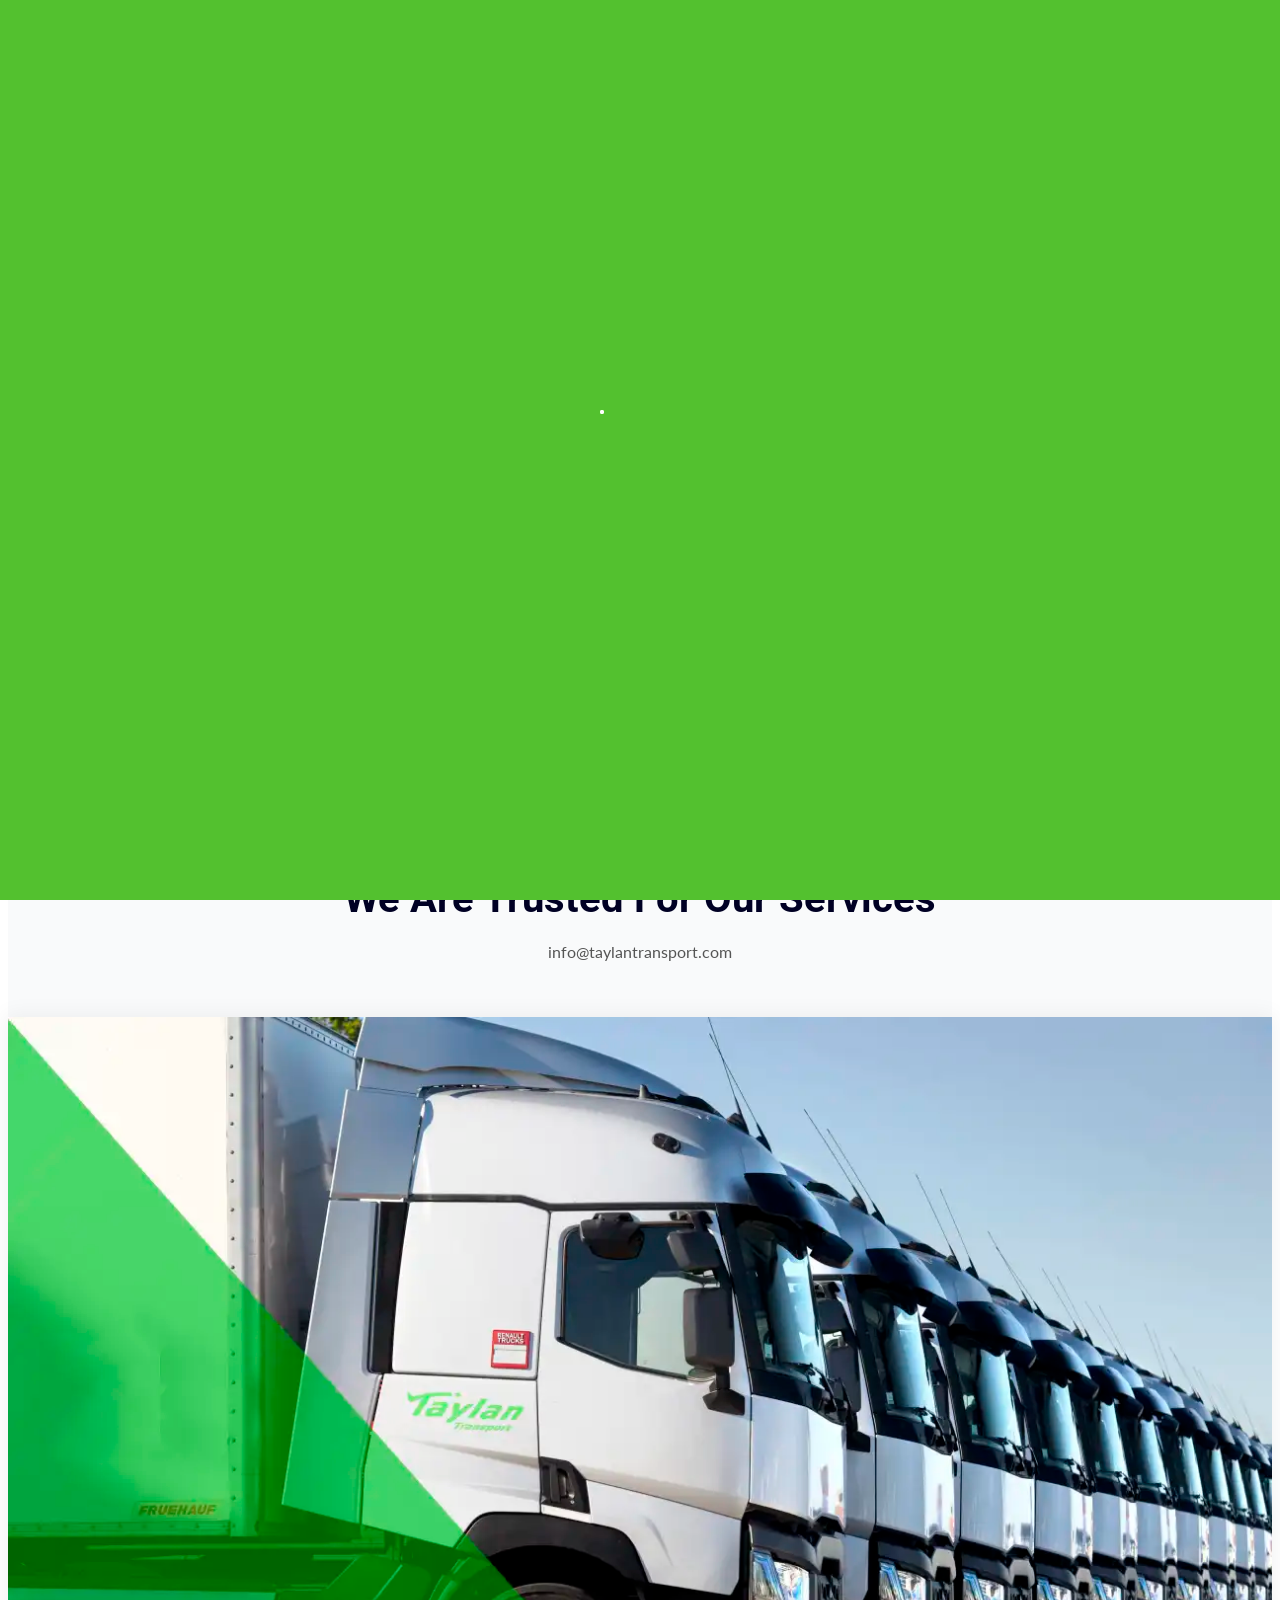
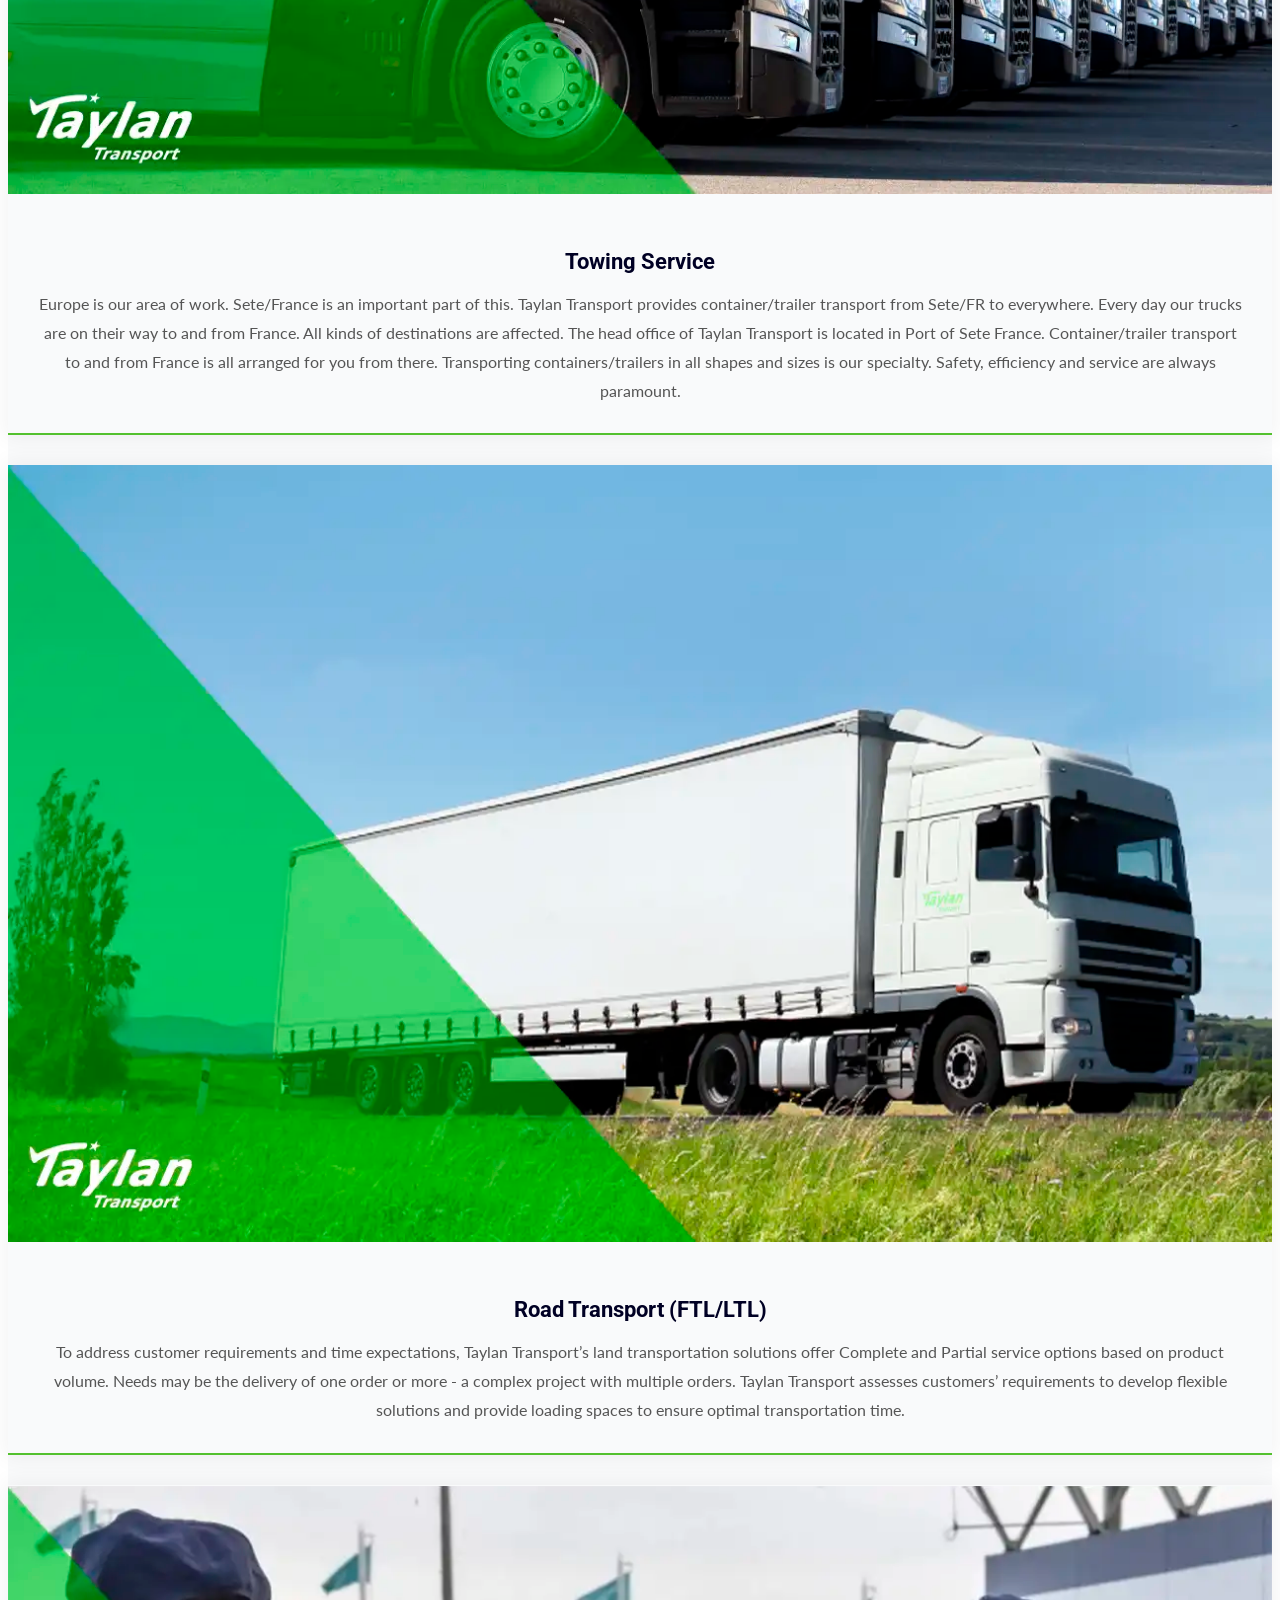
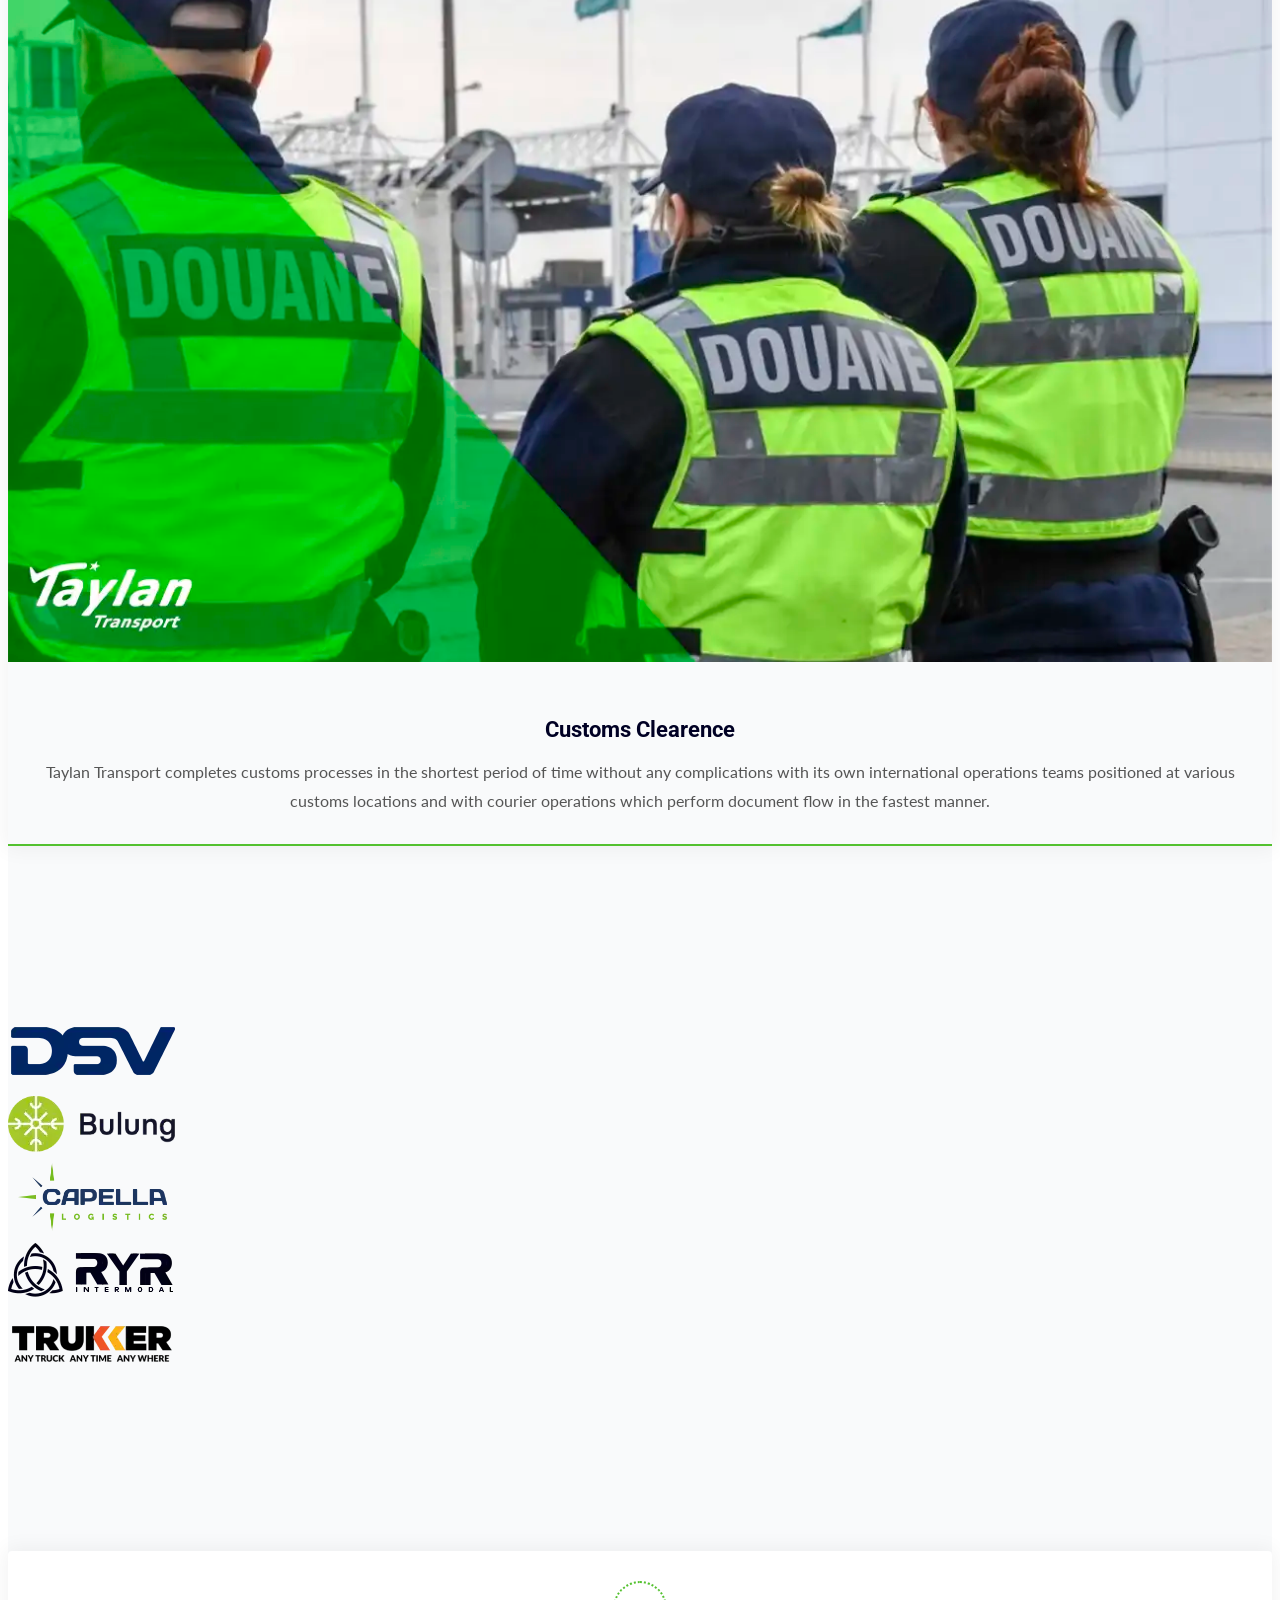
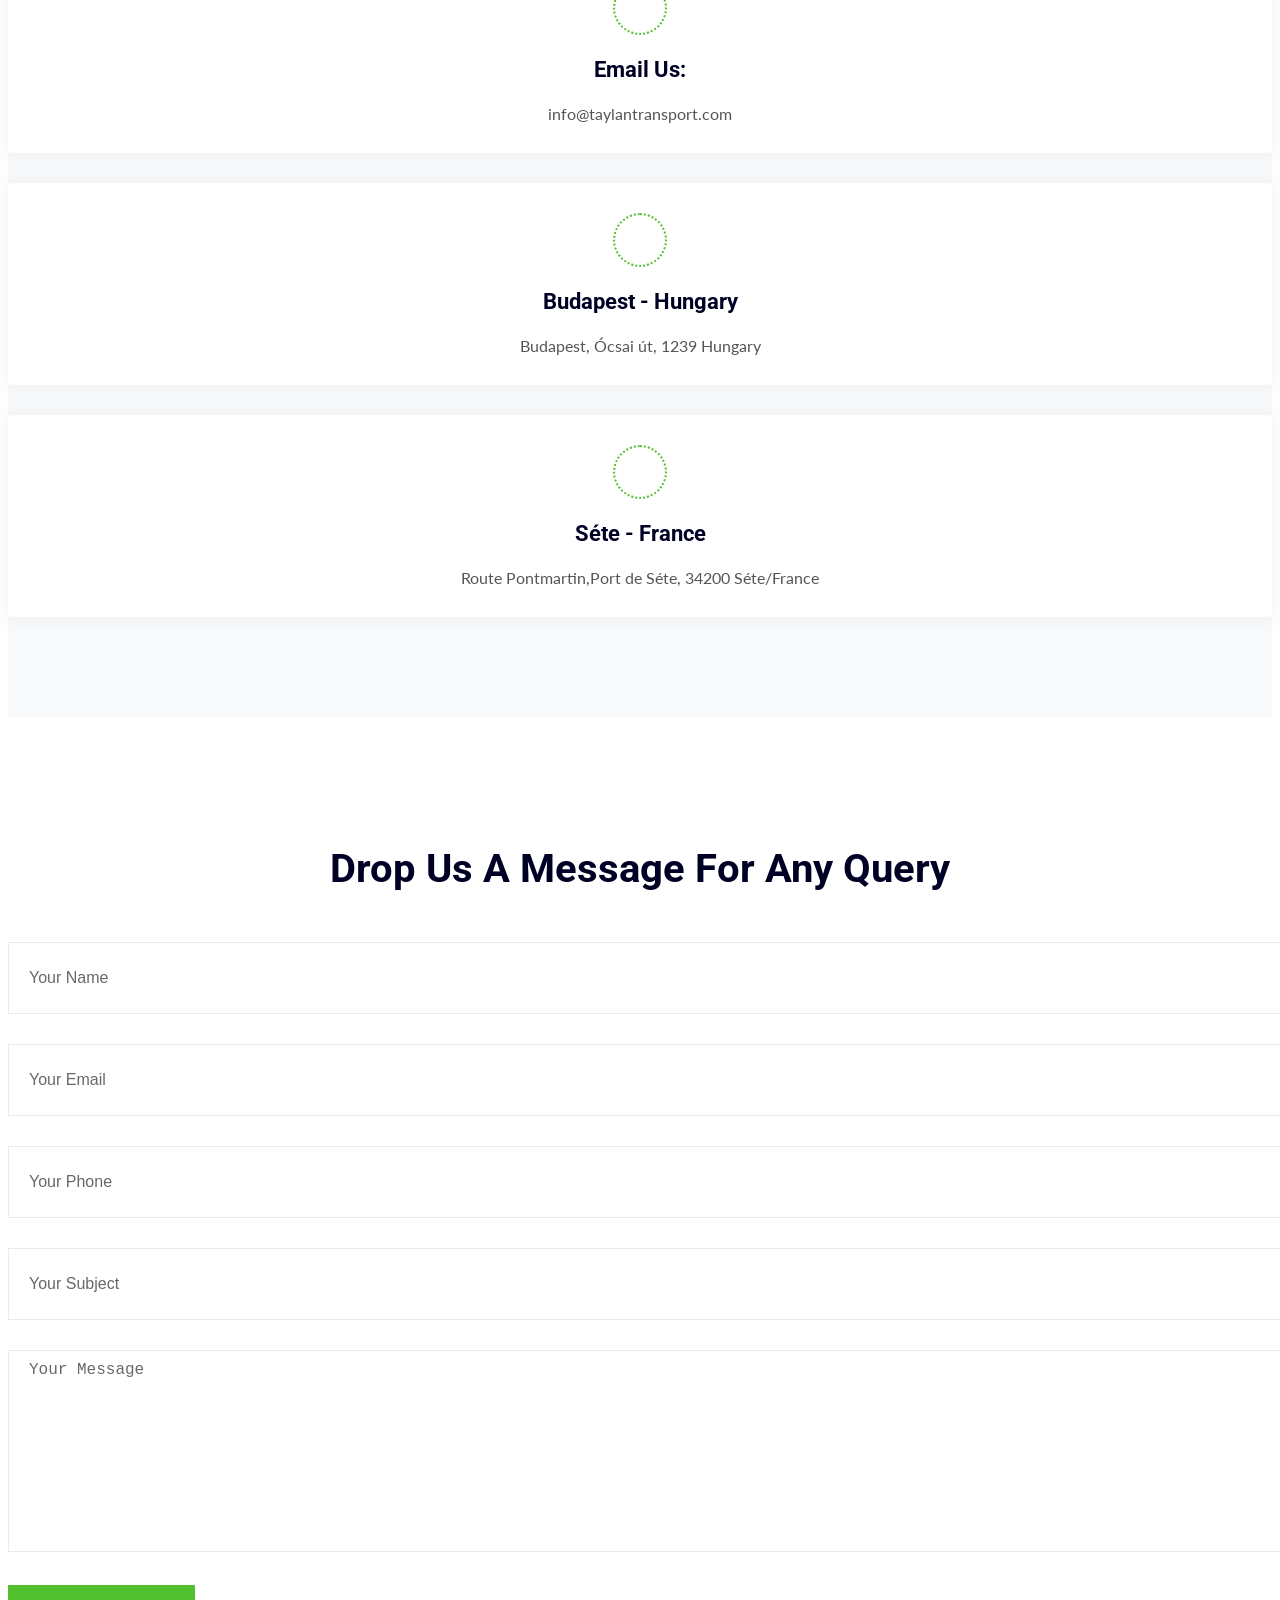
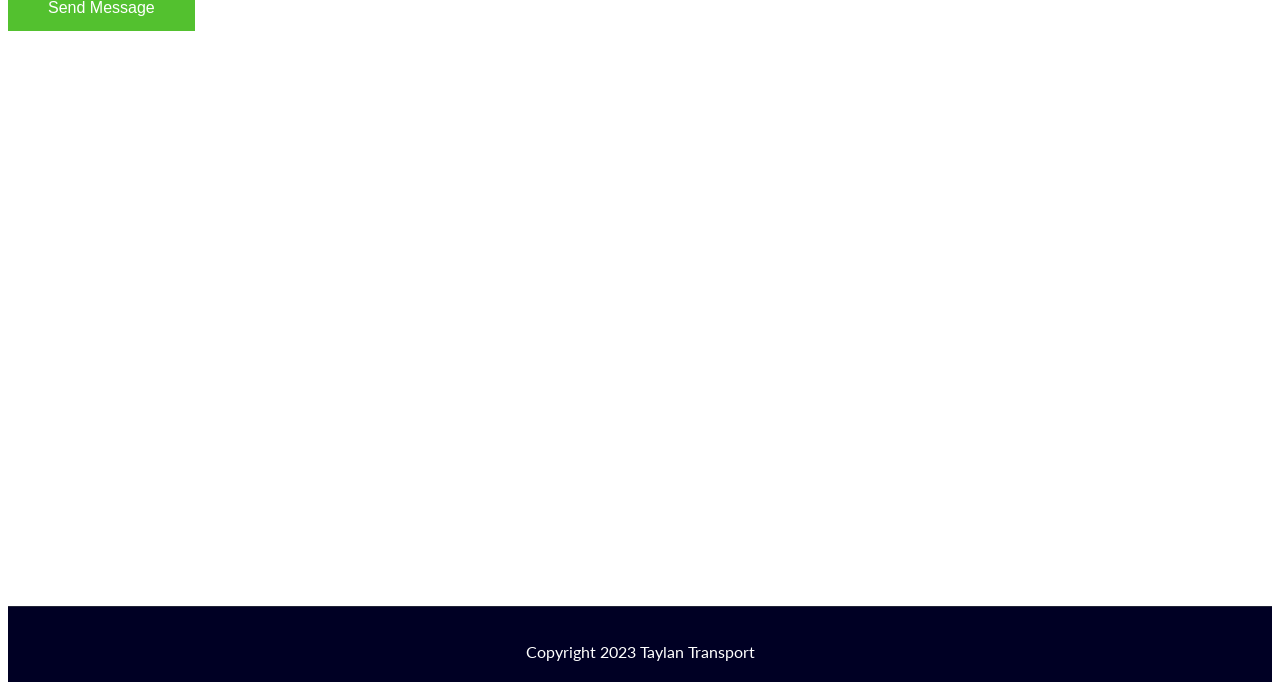
==== index.html @ 96e4808f "Taylan Transport sitesi arsivden geri yuklendi" ====
<!doctype html>
<html lang="EN">
    <head>
		<!-- Required meta tags -->
		<meta charset="UTF-8">
		<meta http-equiv="X-UA-Compatible" content="IE=edge">
		<meta name="viewport" content="width=device-width, initial-scale=1, shrink-to-fit=no">
		<meta name="title" content="Taylan Transport">
		<meta name="description" content="Çekici hizmeti, Lojistik hizmeti, Sete.">
		<meta name="keywords" content="sete,fransa,france,ispanya,spain,çekici,cekici,hizmeti, cekici hizmeti, çekici hizmeti, sete depo, lojistik, sete warehouse, warehouse, sete douane, sete customs, sete gumruk,gümrük,ftl,ltl,hungary,container,konteyner,dorse,trailer,towing, towing service" >
		<meta name="robots" content="index,follow" >

		<!-- Bootstrap Min CSS --> 
		<link rel="stylesheet" href="assets/css/bootstrap.min.css">
		<!-- Owl Theme Default Min CSS --> 
		<link rel="stylesheet" href="assets/css/owl.theme.default.min.css">
		<!-- Owl Carousel Min CSS --> 
		<link rel="stylesheet" href="assets/css/owl.carousel.min.css">
		<!-- Animate Min CSS --> 
		<link rel="stylesheet" href="assets/css/animate.min.css">
		<!-- Boxicons Min CSS --> 
		<link rel="stylesheet" href="assets/css/boxicons.min.css"> 
		<!-- Magnific Popup Min CSS --> 
		<link rel="stylesheet" href="assets/css/magnific-popup.min.css"> 
		<!-- Flaticon CSS --> 
		<link rel="stylesheet" href="assets/css/flaticon.css">
		<!-- Meanmenu Min CSS -->
		<link rel="stylesheet" href="assets/css/meanmenu.min.css">
		<!-- Nice Select Min CSS -->
		<link rel="stylesheet" href="assets/css/nice-select.min.css">
		<!-- Odometer Min CSS-->
		<link rel="stylesheet" href="assets/css/odometer.min.css">
		<!-- Style CSS -->
		<link rel="stylesheet" href="assets/css/style.css">
		<!-- Responsive CSS -->
		<link rel="stylesheet" href="assets/css/responsive.css">
		
		<!-- Favicon -->
		<link rel="icon" type="image/png" href="assets/img/favicon.png">
		<!-- Title -->
		<title>Taylan Transport - Logistics Company </title>
    </head>

    <body>
		<!-- Start Preloader Area -->
		<div class="preloader">
			<div class="lds-ripple">
				<div></div>
				<div></div>
			</div>
		</div>
		<!-- End Preloader Area -->
		
		<!-- Start Header Area -->
		<header class="header-area">
			<!-- Start Top Header -->
			<div class="top-header top-header-two">
				<div class="container">
					<div class="row align-items-center">
						<div class="col-lg-8 col-md-10">
							<ul class="header-left-content">
								<li>
									<i class="bx bx-home"></i>
									Budapest, Ócsai út, 1239 Hungary
								</li>
								<!--
									<li>
									<i class="bx bx-phone-call"></i>
									<a href="tel:+1-(123)-456-7890">+1 (123) 456 7890</a>
								</li> 
							     -->
								<li>
									<i class="bx bx-envelope"></i>
									<a href="mailto:info@taylantransport.com">info@taylantransport.com</a>
								</li>
							</ul>
						</div>

						<div class="col-lg-4 col-md-2">
							<div class="header-right-content">
								<ul class="flag-area">
									<li class="flag-item-top">
										<a href="#" class="flag-bar">
											<img src="assets/img/flag/en.png" alt="Image">
											<span>EN</span>
										</a>

										<ul class="flag-item-bottom">
											<li class="flag-item">
												<a href="#" class="flag-link">
													<img src="assets/img/flag/turkiye.png" alt="Image">
													TR 
												</a>
											</li>
											<li class="flag-item">
												<a href="#" class="flag-link">
													<img src="assets/img/flag/fr.png" alt="Image">
													FR
												</a>
											</li>
										</ul>
									</li>
								</ul>
							</div>
						</div>
					</div>
				</div>
			</div>
			<!-- Start Top Header -->
			
			<!-- Start Navbar Area -->
			<div class="navbar-area navbar-area-style-two">
				<div class="mobile-nav">
					<div class="container">
						<div class="mobile-menu">
							<div class="logo">
								<a href="index.html">
									<img src="assets/img/logo.png" alt="logo">
								</a>
							</div>
						</div>
					</div>
				</div>
	
				<div class="desktop-nav">
					<div class="container">
						<nav class="navbar navbar-expand-md navbar-light">
							<a class="navbar-brand" href="index.html">
								<img src="assets/img/logo.png" alt="logo">
							</a>
	
							<div class="collapse navbar-collapse mean-menu">
								<ul class="navbar-nav m-auto">
									<li class="nav-item">
										<a href="index.html" class="nav-link">Home</a>
									</li>
			
									<li class="nav-item">
										<a href="#services" class="nav-link">Services</a>
									</li>

									
			
								
									<li class="nav-item">
										<a href="#contact-us" class="nav-link">Contact Us</a>
									</li>
								</ul>
								
								<div class="others-option">
									<div class="get-quote">
										<a href="get-a-quote.html" class="default-btn">
											<span>Get A Quote</span>
										</a>
									</div>
								</div>
							</div>
						</nav>
					</div>
				</div>
	
				<div class="others-option-for-responsive">
					<div class="container">
						<div class="dot-menu">
							<div class="inner">
								<div class="circle circle-one"></div>
								<div class="circle circle-two"></div>
								<div class="circle circle-three"></div>
							</div>
						</div>
						
						<div class="container">
							<div class="option-inner">
								<div class="others-option justify-content-center d-flex align-items-center">
									<div class="get-quote">
										<a href="#contact-us" class="default-btn">
											<span>Get A Quote</span>
										</a>
									</div>
								</div>
							</div>
						</div>
					</div>
				</div>
			</div>
			<!-- End Navbar Area -->
		</header>
		<!-- End Header Area -->

		<!-- Start Banner Area -->
		<section class="banner-area banner-area-two">
			<video loop muted autoplay poster="#" class="background-video">
				<source src="assets/img/banner/banner-video.mp4" type="video/mp4">
			</video>

			<div class="d-table">
				<div class="d-table-cell">
					<div class="container">
						<div class="banner-content">
							<span class="top-title wow fadeInDown" data-wow-delay="1s">Welcome to Taylantransport.com</span>
							<h1 class="wow fadeInDown" data-wow-delay="1s">Trailer & Container transportation from Sete/FR to everywhere.</h1> 
								
							<p class="wow fadeInLeft" data-wow-delay="1s">Join the millions getting bargain deals on transportation. </p>

							<div class="banner-btn wow fadeInUp" data-wow-delay="1s">
								<a href="#contact-us" class="default-btn">
									<span>Get A Free Quote</span>
								</a>
							</div>
						</div>
					</div>
				</div>
			</div>
		</section>
		<!-- End Banner Area -->

				<!-- Start Services Area -->
				<a name="services"> </a>
				<section class="services-area services-area-two bg-color pt-100 pb-70">
					<div class="container">
						<div class="section-title">
							<span>Our Services</span> 
							<h2>We Are Trusted For Our Services</h2>
							<p>info@taylantransport.com</p>
						</div>
		
						<div class="row">
							<div class="col-lg-4 col-sm-6">
								<div class="single-services-box">
									<a href="#" class="services-img">
										<img src="assets/img/services/tt-1.webp" alt="Image">
									</a>
		
									<div class="services-content">
										<h3>
											<a href="#">Towing Service</a>
										</h3>
										<p>Europe is our area of work. Sete/France is an important part of this. 
											Taylan Transport provides container/trailer transport from Sete/FR to everywhere. 
											Every day our trucks are on their way to and from France. All kinds of destinations are affected.
											
											The head office of Taylan Transport is located in Port of Sete France. Container/trailer transport to and from France is all arranged for you from there. 
											 Transporting containers/trailers in all shapes and sizes is our specialty. Safety, efficiency and service are always paramount. </p>
		
					
									</div>
								</div>
							</div>
		
							<div class="col-lg-4 col-sm-6">
								<div class="single-services-box">
									<a href="services-details.html" class="services-img">
										<img src="assets/img/services/tt-2.webp" alt="Image">
									</a>
		
									<div class="services-content">
										<h3>
											<a href="#">Road Transport (FTL/LTL)</a>
										</h3>
										<p>To address customer requirements and time expectations, Taylan Transport’s land transportation solutions offer Complete and Partial service options based on product volume. 
											Needs may be the delivery of one order or more - a complex project with multiple orders. Taylan Transport assesses customers’ requirements to develop flexible solutions and 
											provide loading spaces to ensure optimal transportation time.</p>
		
									</div>
								</div>
							</div>
		
							<div class="col-lg-4 col-sm-6 offset-sm-3 offset-lg-0">
								<div class="single-services-box">
									<a href="#" class="services-img">
										<img src="assets/img/services/TT-3.webp" alt="Image">
									</a>
		
									<div class="services-content">
										<h3>
											<a href="#">Customs Clearence</a>
										</h3>
										<p>Taylan Transport completes customs processes in the shortest period of time without any complications with its own international operations teams positioned at various customs locations 
											and with courier operations which perform document flow in the fastest manner.</p>
		
										
									</div>
								</div>
							</div>
						</div>
					</div>
				</section>
				<!-- End Services Area -->

		<!-- Start Partner Area--> 
		<div class="partner-area bg-color ptb-70">
			<div class="container">
				<div class="row">
					<div class="partner-slider owl-carousel owl-theme">
						<div class="partner-item">
							<a href="#">
								<img src="assets/img/partner/partner-1.webp" alt="Image">
							</a>
						</div>
						<div class="partner-item">
							<a href="#">
								<img src="assets/img/partner/partner-2.webp" alt="Image">
							</a>
						</div>
						<div class="partner-item">
							<a href="#">
								<img src="assets/img/partner/partner-3.webp" alt="Image">
							</a>
						</div>
						<div class="partner-item">
							<a href="#">
								<img src="assets/img/partner/partner-4.webp" alt="Image">
							</a>
						</div>
						<div class="partner-item">
							<a href="#">
								<img src="assets/img/partner/partner-5.webp" alt="Image">
							</a>
						</div>
						
					</div>
				</div>
			</div>
		</div>
	
		<!-- End Partner Area -->

		<!-- Start About Us Area 
		<a name="about-us"></a>
		<section class="about-us-area pt-100 pb-70">
			<div class="container">
				<div class="row align-items-center">
					<div class="col-lg-6">
						<div class="about-img about-img-two">
							<img src="assets/img/banner.png" alt="Image">

							<div class="experience">
								<div class="">
									<h2>Experienced team</h2>
								</div>
							</div>
						</div>
					</div>

					<div class="col-lg-6">
						<div class="about-content">
							<span class="top-title">About Us</span>
							<h2>Modern And Trusted Logistics Company</h2>
							<p>We do our best to provide the best service for you. In order to facilitate the tracking of vehicles, special information is given to you.

								With Trucking service, you can reduce your costs and increase your profits.</p>
							
							<ul>
								<li>
									<i class="bx bx-check"></i>
									24/7 Business Support
								</li>
								<li>
									<i class="bx bx-check"></i>
									Secure Transportation
								</li>
								<li>
									<i class="bx bx-check"></i>
									World Wide Most Effective Business
								</li>
								<li>
									<i class="bx bx-check"></i>
									Easy And Quick Problem Analysis
								</li>
							</ul>

							
						</div>
					</div>
				</div>
			</div>
		</section>-->

		<!-- Start Track Area 

<a name="get"></a>
<section class="track-area ptb-100 jarallax" data-jarallax='{"speed": 0.3}'>
    <div class="container">
        <div class="row">
            <div class="col-lg-12">
                <div class="tab quote-list-tab">
                    <ul class="tabs" style="
                        margin-top: 70px;" >
                        <li>
                            <a href="#">
                                <i class="flaticon-location"></i>
                                Container & Trailer Transportation
                            </a>
                        </li>
                        <li>
                            <a href="#">
                                Package (Goods) Transportation
                                <i class="flaticon-truck"></i>
                            </a>
                        </li>
                    </ul>

                    <div class="tab_content">
                        <div class="tabs_item">
                            <form>
                                <div class="row">
                                    <div class="col-12">
                                        <h3>Personal Data</h3>
                                    </div>

                                    <div class="col-lg-4 col-sm-6">
                                        <div class="form-group">
                                            <input type="text" class="form-control" placeholder="Your Name">
                                        </div>
                                    </div>

                                    <div class="col-lg-4 col-sm-6">
                                        <div class="form-group">
                                            <input type="email" class="form-control" placeholder="Your Email">
                                        </div>
                                    </div>

                                    <div class="col-lg-4">
                                        <div class="form-group">
                                            <input type="text" class="form-control" placeholder="Your Phone">
                                        </div>
                                    </div>
                                </div>

                                <div class="row">
                                    <div class="col-12">
                                        <h3>Shipment Data</h3>
                                    </div>

                        

                                    <div class="col-lg-4 col-sm-6">
                                        <div class="form-group">
                                            <input type="text" class="form-control" placeholder="City of Departure">
                                        </div>
                                    </div>

                                    <div class="col-lg-4">
                                        <div class="form-group">
                                            <input type="text" class="form-control" placeholder="to Which City">
                                        </div>
                                    </div>
                                </div>

                                <div class="row">
                                    

                                    <div class="col-lg-2 col-sm-6">
                                        <div class="form-group">
                                            <input type="text" class="form-control" placeholder="Customs place">
                                        </div>
                                    </div>

                                </div>

                                <div class="row">
                                    <div class="col-lg-3 col-sm-6 col-md-3">
                                        <label class="single-check">
                                            Container
                                            <input type="radio" checked="checked" name="radio">
                                            <span class="checkmark"></span>
                                        </label>
                                    </div>

                                    <div class="col-lg-3 col-sm-6 col-md-3">
                                        <label class="single-check">
                                            Trailer
                                            <input type="radio" name="radio">
                                            <span class="checkmark"></span>
                                        </label>
                                    </div>

                                    <div class="col-12">
                                        <button type="submit" class="default-btn">
                                            Request A Quote
                                        </button>
                                    </div>
                                </div>
                            </form>
                        </div>
							<div class="tabs_item">
								<form>
									<div class="row">
										<div class="col-12">
											<h3>Personal Data</h3>
										</div>
	
										<div class="col-lg-4 col-sm-6">
											<div class="form-group">
												<input type="text" class="form-control" placeholder="Your Name">
											</div>
										</div>
	
										<div class="col-lg-4 col-sm-6">
											<div class="form-group">
												<input type="email" class="form-control" placeholder="Your Email">
											</div>
										</div>
	
										<div class="col-lg-4">
											<div class="form-group">
												<input type="text" class="form-control" placeholder="Your Phone">
											</div>
										</div>
									</div>
	
									<div class="row">
										<div class="col-12">
											<h3>Shipment Data</h3>
										</div>
	
										
	
										<div class="col-lg-4 col-sm-6">
											<div class="form-group">
												<input type="text" class="form-control" placeholder="City of Departure">
											</div>
										</div>
	
										<div class="col-lg-4">
											<div class="form-group">
												<input type="text" class="form-control" placeholder="To Which City">
											</div>
										</div>
									</div>
	
									<div class="row">
									
	
										<div class="col-lg-2 col-sm-6">
											<div class="form-group">
												<input type="text" class="form-control" placeholder="Width">
											</div>
										</div>
	
										<div class="col-lg-2 col-sm-6">
											<div class="form-group">
												<input type="text" class="form-control" placeholder="Weight">
											</div>
										</div>
	
										<div class="col-lg-2 col-sm-6">
											<div class="form-group">
												<input type="text" class="form-control" placeholder="Length">
											</div>
										</div>
	
										<div class="col-lg-2">
											<div class="form-group">
												<input type="text" class="form-control" placeholder="Height">
											</div>
										</div>
									</div>
	
									<div class="row">
										<div class="col-lg-3 col-sm-6 col-md-3">
											<label class="single-check">
												Road Freight
												<input type="radio" checked="checked" name="radio">
												<span class="checkmark"></span>
											</label>
										</div>
	
										<div class="col-lg-3 col-sm-6 col-md-3">
											<label class="single-check">
												Express Delivery
												<input type="radio" name="radio">
												<span class="checkmark"></span>
											</label>
										</div>
	
									
	
										<div class="col-lg-3 col-sm-6 col-md-3">
											<label class="single-check">
												Air Freight
												<input type="radio" name="radio">
												<span class="checkmark"></span>
											</label>
										</div>
	
										<div class="col-12">
											<button type="submit" class="default-btn">
												Request A Quote
											</button>
										</div>
									</div>
								</form>
							</div>
                    </div>
                </div>
            </div>
        </div>
    </div>
</section>
-->
<!-- End Track Area -->


<!-- Start Contact Info Area -->
	

<section class="contact-info-area bg-color pt-100 pb-70">
	<div class="container">

		
		<div class="row">
			<div class="col-lg-3 col-sm-6">
				<div class="single-contact-info">
					<i class="bx bx-envelope"></i>
					<h3>Email Us:</h3>
					<a href="mailto:info@taylantransport.com">info@taylantransport.com</a>
				</div>
			</div>
<!-- start call us 
			<div class="col-lg-3 col-sm-6">
				<div class="single-contact-info">
					<i class="bx bx-phone-call"></i>
					<h3>Call Us:</h3>
					<a href="tel:+1-(123)-456-7890">Tel. +1 (123) 456 7890</a>
					<a href="tel:+1-(514)-312-6678">Tel. +1 (514) 312-6678</a>
				</div>
			</div>
			 -->

			<div class="col-lg-3 col-sm-6">
				<div class="single-contact-info">
					<i class="bx bx-location-plus"></i>
					<h3>Budapest - Hungary</h3>
					<a href="#">Budapest, Ócsai út, 1239 Hungary</a>
				</div>
			</div>
			<div class="col-lg-3 col-sm-6">
				<div class="single-contact-info">
					<i class="bx bx-location-plus"></i>
					<h3>Séte - France</h3>
					<a href="#">Route Pontmartin,Port de Séte, 34200 Séte/France</a>
				</div>
			</div>
			
		</div>
	</div>
</section>
<!-- End Contact Info Area -->

<!-- Start Contact Area -->
<form id="contactForm">
<a name="contact-us"></a>
<section class="main-contact-area ptb-100">
	<div class="container">
		<div class="section-title">
			<h2>Drop Us A Message For Any Query</h2>
		</div>

		<form id="contactForm">
			<div class="row">
				<div class="col-lg-6 col-sm-6">
					<div class="form-group">
						<input type="text" name="name" id="name" class="form-control" required data-error="Please enter your name" placeholder="Your Name">
						<div class="help-block with-errors"></div>
					</div>
				</div>

				<div class="col-lg-6 col-sm-6">
					<div class="form-group">
						<input type="email" name="email" id="email" class="form-control" required data-error="Please enter your email" placeholder="Your Email">
						<div class="help-block with-errors"></div>
					</div>
				</div>

				<div class="col-lg-6 col-sm-6">
					<div class="form-group">
						<input type="text" name="phone_number" id="phone_number" required data-error="Please enter your number" class="form-control" placeholder="Your Phone">
						<div class="help-block with-errors"></div>
					</div>
				</div>

				<div class="col-lg-6 col-sm-6">
					<div class="form-group">
						<input type="text" name="msg_subject" id="msg_subject" class="form-control" required data-error="Please enter your subject" placeholder="Your Subject">
						<div class="help-block with-errors"></div>
					</div>
				</div>

				<div class="col-lg-12 col-md-12">
					<div class="form-group">
						<textarea name="message" class="form-control" id="message" cols="30" rows="10" required data-error="Write your message" placeholder="Your Message"></textarea>
						<div class="help-block with-errors"></div>
					</div>
				</div>

				

				<div class="col-12">
					<button type="submit" class="default-btn btn-two">
						<span class="label">Send Message</span>
						<i class='bx bx-plus'></i>
					</button>
					<div id="msgSubmit" class="h3 text-center hidden"></div>
						<div class="clearfix"></div>
				</div>
			</div>
		</form>
	</div>
</section>
</form>
<!-- End Contact Area -->

<!-- Start Map Area -->


<div class="map-area">
	<iframe title="map" src="https://www.google.com/maps/embed?pb=!1m18!1m12!1m3!1d2898.197431170478!2d3.7196016158348404!3d43.414701579130245!2m3!1f0!2f0!3f0!3m2!1i1024!2i768!4f13.1!3m3!1m2!1s0x12b135a854df91ed%3A0x9309cc3c7d1a1651!2sTaylan%20Transport!5e0!3m2!1sfr!2sfr!4v1666638177548!5m2!1sfr!2sfr"></iframe>
</div>

<!-- End Map Area -->


		

		<!-- Start Footer Area 
		<footer class="footer-area pt-100 pb-700">
			<div class="container">
				<div class="row">
					<div class="col-lg-3 col-md-6">
						<div class="single-footer-widget">
							<a href="index.html" class="logo">
								<img src="assets/img/logo.png" alt="Image">
							</a>

							<p>We do our best to provide the best service for you. In order to facilitate the tracking of vehicles, special information is given to you. With Trucking service, you can reduce your costs and increase your profits.</p>

							<ul class="social-icon">
								<li>
									<a href="#">
										<i class="bx bxl-facebook"></i>
									</a>
								</li>
								<li>
									<a href="#">
										<i class="bx bxl-instagram"></i>
									</a>
								</li>
								<li>
									<a href="#">
										<i class="bx bxl-linkedin-square"></i>
									</a>
								</li>
								<li>
									<a href="#">
										<i class="bx bxl-twitter"></i>
									</a>
								</li>
							</ul>
							Area -->
						</div>
					</div>

					

					
		<!-- End Footer Area -->

		<!-- Start Copy Right Area -->
		<div class="copy-right-area">
			<div class="container">
				<p>
					Copyright <i class="bx bx-copyright"></i>2023 Taylan Transport
				</p>
			</div>
		</div>
		<!-- End Copy Right Area -->
		
		<!-- Start Go Top Area -->
		<div class="go-top">
			<i class="bx bx-chevrons-up"></i>
			<i class="bx bx-chevrons-up"></i>
		</div>
		<!-- End Go Top Area -->
		

        <!-- Jquery Min JS -->
        <script src="assets/js/jquery.min.js"></script>
        <!-- Bootstrap Bundle Min JS -->
        <script src="assets/js/bootstrap.bundle.min.js"></script>
        <!-- Meanmenu Min JS -->
		<script src="assets/js/meanmenu.min.js"></script>
        <!-- Wow Min JS -->
        <script src="assets/js/wow.min.js"></script>
        <!-- Owl Carousel Min JS -->
		<script src="assets/js/owl.carousel.min.js"></script>
        <!-- Nice Select Min JS -->
		<script src="assets/js/nice-select.min.js"></script>
        <!-- Magnific Popup Min JS -->
		<script src="assets/js/magnific-popup.min.js"></script>
		<!-- Jarallax Min JS --> 
		<script src="assets/js/jarallax.min.js"></script>
		<!-- Appear Min JS --> 
        <script src="assets/js/appear.min.js"></script>
		<!-- Odometer Min JS --> 
		<script src="assets/js/odometer.min.js"></script>
		<!-- Smoothscroll Min JS --> 
		<script src="assets/js/smoothscroll.min.js"></script>
		<!-- Form Validator Min JS -->
		<script src="assets/js/form-validator.min.js"></script>
		<!-- Contact JS -->
		<script src="assets/js/contact-form-script.js"></script>
		<!-- DORM JS -->
		<script src="assets/js/get-form-script.js"></script>
		<!-- Ajaxchimp Min JS -->
		<script src="assets/js/ajaxchimp.min.js"></script>
        <!-- Custom JS -->
		<script src="assets/js/custom.js"></script>
    </body>
</html>
---- assets/css/flaticon.css ----
/*
  	Flaticon icon font: Flaticon
  	Creation date: 30/09/2020 05:58
  	*/

@font-face {
  font-family: "Flaticon";
  src: url("../../assets/fonts/Flaticon.eot");
  src: url("../../assets/fonts/Flaticon.eot?#iefix") format("embedded-opentype"),
       url("../../assets/fonts/Flaticon.woff2") format("woff2"),
       url("../../assets/fonts/Flaticon.woff") format("woff"),
       url("../../assets/fonts/Flaticon.ttf") format("truetype"),
       url("../../assets/fonts/Flaticon.svg#Flaticon") format("svg");
  font-weight: normal;
  font-style: normal;
}

@media screen and (-webkit-min-device-pixel-ratio:0) {
    @font-face {
        font-family: "Flaticon";
        src: url("../../assets/fonts/Flaticon.svg#Flaticon") format("svg");
    }
}

[class^="flaticon-"]:before, [class*=" flaticon-"]:before,
[class^="flaticon-"]:after, [class*=" flaticon-"]:after {   
    font-family: Flaticon;
    font-style: normal;
}

.flaticon-24-hours-support:before { content: "\f100"; }
.flaticon-email:before { content: "\f101"; }
.flaticon-location:before { content: "\f102"; }
.flaticon-car:before { content: "\f103"; }
.flaticon-swimming-pool:before { content: "\f104"; }
.flaticon-left-arrow:before { content: "\f105"; }
.flaticon-right-arrow:before { content: "\f106"; }
.flaticon-play-button:before { content: "\f107"; }
.flaticon-user:before { content: "\f108"; }
.flaticon-calendar:before { content: "\f109"; }
.flaticon-airplane:before { content: "\f10a"; }
.flaticon-plastic-bottle:before { content: "\f10b"; }
.flaticon-road:before { content: "\f10c"; }
.flaticon-box:before { content: "\f10d"; }
.flaticon-support:before { content: "\f10e"; }
.flaticon-customer-service:before { content: "\f10f"; }
.flaticon-product-realise:before { content: "\f110"; }
.flaticon-worldwide:before { content: "\f111"; }
.flaticon-home:before { content: "\f112"; }
.flaticon-fast-delivery:before { content: "\f113"; }
.flaticon-fast-delivery-1:before { content: "\f114"; }
.flaticon-padlock:before { content: "\f115"; }
.flaticon-chronometer:before { content: "\f116"; }
.flaticon-payment-method:before { content: "\f117"; }
.flaticon-credit-card:before { content: "\f118"; }
.flaticon-time-management:before { content: "\f119"; }
.flaticon-warehouse:before { content: "\f11a"; }
.flaticon-affiliate-marketing:before { content: "\f11b"; }
.flaticon-package:before { content: "\f11c"; }
.flaticon-location-1:before { content: "\f11d"; }
.flaticon-truck:before { content: "\f11e"; }
.flaticon-shipped:before { content: "\f11f"; }
.flaticon-done:before { content: "\f120"; }
.flaticon-tick:before { content: "\f121"; }
.flaticon-boat:before { content: "\f122"; }
---- assets/css/style.css ----
/*
@File: Ezio Template Styles

* This file contains the styling for the actual template, this
is the file you need to edit to change the look of the template.

This files table contents are outlined below>>>>>

******************************************* 
** - DEFAULT AREA STYLE - **

** - Default Btn Area Style
** - Read More Area Style
** - Section Title Area Style

** - HOME PAGE STYLE - **

** - Header Area Style
** - Nav Area Style
** - Mobile Nav Area Style
** - Banner Area Style
** - About Area Style
** - Services Area Style
** - Choose Area Style
** - Counter Area Style
** - Pricing Area Style
** - Shipment Area Style
** - Testimonials Area Style
** - Client Area Style
** - Partner Area Style
** - Blog Area Style
** - Footer Top Area Style
** - Copy Right Area Style

** - OTHER STYLE AREA - **

** - Preloader Area Style
** - Go Top Style
** - Video wave Style
** - Section Title Area Style
** - Nice select Area

*******************************************
/*

/*
Default Style
============================*/
@import url("https://fonts.googleapis.com/css2?family=Lato:ital,wght@0,300;0,400;0,700;0,900;1,300;1,400&display=swap");
@import url("https://fonts.googleapis.com/css2?family=Roboto:ital,wght@0,400;0,500;0,700;0,900;1,100;1,300&display=swap");
body {
  font-size: 16px;
  font-family: "Lato", sans-serif;
  color: #555555;
}

a {
  -webkit-transition: all ease 0.5s;
  transition: all ease 0.5s;
  text-decoration: none;
  color: #555555;
}

a:hover {
  text-decoration: none;
  color: #53c12f;
}

a:focus {
  text-decoration: none;
}

button {
  outline: 0 !important;
  -webkit-box-shadow: none;
          box-shadow: none;
  border: none;
}

button:focus {
  -webkit-box-shadow: none;
          box-shadow: none;
}

.h1, .h2, .h3, .h4, .h5, .h6, h1, h2, h3, h4, h5, h6 {
  color: #000024;
  font-weight: 700;
  font-family: "Roboto", sans-serif;
}

.d-table {
  width: 100%;
  height: 100%;
}

.d-table-cell {
  vertical-align: middle;
}

p {
  font-size: 16px;
  margin-bottom: 15px;
  line-height: 1.8;
}

p:last-child {
  margin-bottom: 0;
}

img {
  max-width: 100%;
  height: auto;
}

.form-control {
  height: 50px;
  color: #53c12f;
  border: 1px solid #ebebeb;
  background-color: transparent;
  border-radius: 0;
  font-size: 16px;
  padding: 10px 20px;
  width: 100%;
}

.form-control::-webkit-input-placeholder {
  color: #676a6a;
}

.form-control:-ms-input-placeholder {
  color: #676a6a;
}

.form-control::-ms-input-placeholder {
  color: #676a6a;
}

.form-control::placeholder {
  color: #676a6a;
}

.form-control:focus {
  color: #000000;
  background-color: transparent;
  -webkit-box-shadow: unset;
          box-shadow: unset;
  outline: 0;
  border: 1px solid #53c12f;
}

.form-control:hover:focus, .form-control:focus {
  -webkit-box-shadow: unset;
          box-shadow: unset;
}

textarea.form-control {
  height: auto;
}

.ptb-100 {
  padding-top: 100px;
  padding-bottom: 100px;
}

.ptb-70 {
  padding-top: 70px;
  padding-bottom: 70px;
}

.pt-100 {
  padding-top: 100px;
}

.pb-100 {
  padding-bottom: 100px;
}

.pt-70 {
  padding-top: 70px;
}

.pb-70 {
  padding-bottom: 70px;
}

.mt-100 {
  margin-top: 100px;
}

.mt-minus-100 {
  margin-top: -100px;
}

.mt-30 {
  margin-top: 30px;
}

.mb-30 {
  margin-bottom: 30px;
}

/*
Bg-color Style*/
.bg-color {
  background-color: #f9fafb;
}

/*
Default Btn Area Style*/
.default-btn {
  font-size: 16px;
  color: #ffffff;
  padding: 15px 40px;
  line-height: 1;
  -webkit-transition: all ease 0.5s;
  transition: all ease 0.5s;
  text-align: center;
  background-color: #53c12f;
  position: relative;
  z-index: 1;
  overflow: hidden;
  display: inline-block;
  margin-bottom: -5px;
}

.default-btn span::before {
  content: "";
  position: absolute;
  top: 0;
  left: 0;
  background: -webkit-gradient(linear, left top, left bottom, from(#53c12f), to(transparent));
  background: linear-gradient(top, #53c12f, transparent);
  width: 2px;
  height: 100%;
}

.default-btn span::after {
  content: "";
  position: absolute;
  bottom: 0;
  right: 0;
  background: -webkit-gradient(linear, left bottom, left top, from(#53c12f), to(transparent));
  background: linear-gradient(bottom, #53c12f, transparent);
  width: 2px;
  height: 100%;
}

.default-btn::before {
  content: "";
  position: absolute;
  top: 0;
  left: 0;
  background: -webkit-gradient(linear, right top, left top, from(#53c12f), to(transparent));
  background: linear-gradient(right, #53c12f, transparent);
  width: 100%;
  height: 2px;
}

.default-btn::after {
  content: "";
  position: absolute;
  bottom: 0;
  left: 0;
  background: -webkit-gradient(linear, left top, right top, from(#53c12f), to(transparent));
  background: linear-gradient(left, #53c12f, transparent);
  width: 100%;
  height: 2px;
}

.default-btn:hover {
  background-color: #000024;
  color: #ffffff;
}

.default-btn:hover::before {
  -webkit-animation: right 2s linear infinite;
          animation: right 2s linear infinite;
}

.default-btn:hover::after {
  -webkit-animation: left 2s linear infinite;
          animation: left 2s linear infinite;
}

.default-btn:hover span::before {
  -webkit-animation: top 2s linear infinite;
          animation: top 2s linear infinite;
  -webkit-animation-delay: 1s;
          animation-delay: 1s;
}

.default-btn:hover span::after {
  -webkit-animation: bottom 2s linear infinite;
          animation: bottom 2s linear infinite;
  -webkit-animation-delay: 1s;
          animation-delay: 1s;
}

@-webkit-keyframes left {
  0% {
    -webkit-transform: translateX(100%);
            transform: translateX(100%);
  }
  100% {
    -webkit-transform: translateX(-100%);
            transform: translateX(-100%);
  }
}

@keyframes left {
  0% {
    -webkit-transform: translateX(100%);
            transform: translateX(100%);
  }
  100% {
    -webkit-transform: translateX(-100%);
            transform: translateX(-100%);
  }
}

@-webkit-keyframes right {
  0% {
    -webkit-transform: translateX(-100%);
            transform: translateX(-100%);
  }
  100% {
    -webkit-transform: translateX(100%);
            transform: translateX(100%);
  }
}

@keyframes right {
  0% {
    -webkit-transform: translateX(-100%);
            transform: translateX(-100%);
  }
  100% {
    -webkit-transform: translateX(100%);
            transform: translateX(100%);
  }
}

@-webkit-keyframes top {
  0% {
    -webkit-transform: translateY(100%);
            transform: translateY(100%);
  }
  100% {
    -webkit-transform: translateY(-100%);
            transform: translateY(-100%);
  }
}

@keyframes top {
  0% {
    -webkit-transform: translateY(100%);
            transform: translateY(100%);
  }
  100% {
    -webkit-transform: translateY(-100%);
            transform: translateY(-100%);
  }
}

@-webkit-keyframes bottom {
  0% {
    -webkit-transform: translateY(-100%);
            transform: translateY(-100%);
  }
  100% {
    -webkit-transform: translateY(100%);
            transform: translateY(100%);
  }
}

@keyframes bottom {
  0% {
    -webkit-transform: translateY(-100%);
            transform: translateY(-100%);
  }
  100% {
    -webkit-transform: translateY(100%);
            transform: translateY(100%);
  }
}

/*
Read More Btn Area Style*/
.read-more {
  font-weight: 600;
  font-size: 15px;
  color: #53c12f;
}

.read-more i {
  position: relative;
  position: relative;
  top: 1.7px;
  margin-left: 5px;
}

.read-more:hover {
  color: #53c12f;
  letter-spacing: 1px;
}

/*
Section Title Area Style*/
.section-title {
  max-width: 750px;
  margin: -5px auto 50px;
  text-align: center;
  position: relative;
}

.section-title span {
  font-size: 16px;
  display: block;
  margin-bottom: 15px;
  color: #53c12f;
  text-transform: uppercase;
}

.section-title h2 {
  font-size: 40px;
  margin-bottom: 15px;
  position: relative;
}

.section-title h2:last-child {
  margin-bottom: 0;
}

.section-title.white-title span {
  color: #53c12f;
}

.section-title.white-title h2 {
  color: #ffffff;
}

.section-title.white-title p {
  color: #ffffff;
}

/*
Header Area Style
======================================================*/
.header-area {
  position: absolute;
  top: 0;
  left: 0;
  right: 0;
  width: 100%;
  z-index: 999;
}

.top-header {
  background-color: #53c12f;
  padding-top: 10px;
  padding-bottom: 10px;
}

.top-header .header-left-content {
  line-height: 1;
  list-style: none;
  padding: 0;
  margin: 0;
}

.top-header .header-left-content li {
  display: inline-block;
  margin-right: 30px;
  color: #ffffff;
  font-size: 14px;
  position: relative;
  padding-left: 30px;
}

.top-header .header-left-content li:last-child {
  margin-right: 0;
}

.top-header .header-left-content li i {
  color: #ffffff;
  display: inline-block;
  margin-right: 10px;
  font-size: 18px;
  position: absolute;
  top: -2px;
  left: 0;
}

.top-header .header-left-content li a {
  display: block;
  font-weight: 400;
  font-size: 15px;
  color: #ffffff;
}

.top-header .header-left-content li a:hover {
  color: #000024;
}

.top-header .header-right-content {
  line-height: 1;
  text-align: right;
}

.top-header .header-right-content .flag-area {
  display: inline-block;
  list-style: none;
  padding: 0;
  margin: 0;
}

.top-header .header-right-content .flag-area .flag-item-top {
  position: relative;
}

.top-header .header-right-content .flag-area .flag-item-top .flag-bar img {
  width: 25px;
  border: 2px solid #ffffff;
  border-radius: 50%;
}

.top-header .header-right-content .flag-area .flag-item-top .flag-bar span {
  position: relative;
  top: 1px;
  color: #ffffff;
  -webkit-transition: all ease 0.5s;
  transition: all ease 0.5s;
  font-size: 15px;
  font-weight: 500;
  margin-left: 5px;
}

.top-header .header-right-content .flag-area .flag-item-top .flag-item-bottom {
  list-style: none;
  position: absolute;
  top: 50px;
  padding: 20px !important;
  -webkit-box-shadow: 0 0 20px 3px rgba(0, 0, 0, 0.05);
          box-shadow: 0 0 20px 3px rgba(0, 0, 0, 0.05);
  background-color: #ffffff;
  width: 150px;
  right: 0;
  -webkit-transition: all 0.3s ease-in-out;
  transition: all 0.3s ease-in-out;
  visibility: hidden;
  opacity: 0;
  z-index: 2;
  margin: 0;
  text-align: left;
}

.top-header .header-right-content .flag-area .flag-item-top .flag-item-bottom::before {
  content: "";
  position: absolute;
  width: 0;
  height: 0;
  content: "";
  border-top: 0;
  border-right: 8px solid transparent;
  border-bottom: 8px solid #ffffff;
  border-left: 8px solid transparent;
  top: -8px;
  right: 20px;
}

.top-header .header-right-content .flag-area .flag-item-top .flag-item-bottom .flag-item {
  margin-bottom: 15px;
}

.top-header .header-right-content .flag-area .flag-item-top .flag-item-bottom .flag-item:last-child {
  margin-bottom: 0;
}

.top-header .header-right-content .flag-area .flag-item-top .flag-item-bottom .flag-item .flag-link {
  color: #000024;
  display: block;
  font-size: 14px;
  font-weight: 600;
}

.top-header .header-right-content .flag-area .flag-item-top .flag-item-bottom .flag-item .flag-link img {
  width: 20px;
  margin-right: 5px;
  border-radius: 50%;
}

.top-header .header-right-content .flag-area .flag-item-top .flag-item-bottom .flag-item .flag-link:hover {
  color: #53c12f;
}

.top-header .header-right-content .flag-area .flag-item-top:hover .flag-item-bottom {
  visibility: visible;
  opacity: 1;
  top: 35px;
}

.top-header.top-header-two {
  border-radius: 0 0 10px 10px;
}

.top-header.top-header-three {
  overflow: hidden;
}

.top-header.top-header-three .header-left-content {
  position: relative;
}

.top-header.top-header-three .header-left-content::before {
  content: "";
  position: absolute;
  top: -50px;
  left: -420px;
  width: 1155px;
  height: 100px;
  background-color: #000024;
  -webkit-clip-path: polygon(0 0, 90% 0, 100% 100%, 0% 100%);
          clip-path: polygon(0 0, 90% 0, 100% 100%, 0% 100%);
}

.top-header.top-header-three .header-left-content li a:hover {
  color: #53c12f;
}

/*
Nav Area Style
======================================================*/
.navbar-area {
  -webkit-box-shadow: 0 0 20px 3px rgba(0, 0, 0, 0.05);
          box-shadow: 0 0 20px 3px rgba(0, 0, 0, 0.05);
  background-color: #ffffff;
}

.navbar-area .desktop-nav .navbar {
  position: inherit;
  padding: 0;
}

.navbar-area .desktop-nav .navbar .navbar-brand {
  font-size: inherit;
  line-height: 1;
  padding: 0;
}

.navbar-area .desktop-nav .navbar ul {
  padding-left: 0;
  list-style-type: none;
  margin-bottom: 0;
}

.navbar-area .desktop-nav .navbar .navbar-nav .nav-item {
  position: relative;
  padding: 0;
}

.navbar-area .desktop-nav .navbar .navbar-nav .nav-item a {
  font-size: 15px;
  font-weight: 600;
  color: #000024;
  -webkit-transition: all ease 0.5s;
  transition: all ease 0.5s;
  margin-left: 0;
  margin-right: 0;
  padding: 35px 0;
  position: relative;
  z-index: 1;
  margin: 0 15px;
}

.navbar-area .desktop-nav .navbar .navbar-nav .nav-item a i {
  font-size: 22px;
  line-height: 0;
  position: relative;
  top: 4px;
}

.navbar-area .desktop-nav .navbar .navbar-nav .nav-item a:hover {
  color: #53c12f;
}

.navbar-area .desktop-nav .navbar .navbar-nav .nav-item a.active {
  color: #53c12f;
}

.navbar-area .desktop-nav .navbar .navbar-nav .nav-item .dropdown-menu {
  position: absolute;
  top: 130%;
  left: 15px;
  opacity: 0;
  width: 250px;
  visibility: hidden;
  z-index: 99;
  display: block;
  padding: 0;
  background-color: #ffffff;
  border: none;
  border-radius: 0;
  -webkit-transition: all 0.2s ease-in-out;
  transition: all 0.2s ease-in-out;
  -webkit-box-shadow: 0 0 20px 3px rgba(0, 0, 0, 0.05);
          box-shadow: 0 0 20px 3px rgba(0, 0, 0, 0.05);
}

.navbar-area .desktop-nav .navbar .navbar-nav .nav-item .dropdown-menu li {
  position: relative;
  padding: 0;
}

.navbar-area .desktop-nav .navbar .navbar-nav .nav-item .dropdown-menu li a {
  font-size: 14px;
  color: #000024;
  position: relative;
  padding: 10px 15px;
  border-bottom: 1px dashed #eeeeee;
  margin-left: 0;
  margin-right: 0;
  text-transform: capitalize;
  display: block;
  font-weight: 600;
}

.navbar-area .desktop-nav .navbar .navbar-nav .nav-item .dropdown-menu li a i {
  float: right;
  top: 12px;
  -webkit-transition: all ease 0.5s;
  transition: all ease 0.5s;
  font-size: 20px;
}

.navbar-area .desktop-nav .navbar .navbar-nav .nav-item .dropdown-menu li a::before {
  content: "";
  position: absolute;
  bottom: -1px;
  left: 0;
  width: 0;
  height: 1px;
  background-color: #53c12f;
  -webkit-transition: all ease 0.5s;
  transition: all ease 0.5s;
}

.navbar-area .desktop-nav .navbar .navbar-nav .nav-item .dropdown-menu li a::after {
  content: "";
  position: absolute;
  bottom: 4px;
  left: 0;
  width: 0;
  height: 1px;
  background-color: #53c12f;
  -webkit-transition: all 1s;
  transition: all 1s;
}

.navbar-area .desktop-nav .navbar .navbar-nav .nav-item .dropdown-menu li a:hover {
  color: #53c12f;
  padding-left: 5px;
}

.navbar-area .desktop-nav .navbar .navbar-nav .nav-item .dropdown-menu li a:hover::before {
  width: 100%;
}

.navbar-area .desktop-nav .navbar .navbar-nav .nav-item .dropdown-menu li a:hover::after {
  width: 80%;
}

.navbar-area .desktop-nav .navbar .navbar-nav .nav-item .dropdown-menu li a.active {
  color: #53c12f;
}

.navbar-area .desktop-nav .navbar .navbar-nav .nav-item .dropdown-menu li a.active::before {
  width: 100%;
}

.navbar-area .desktop-nav .navbar .navbar-nav .nav-item .dropdown-menu li a.active::after {
  width: 80%;
}

.navbar-area .desktop-nav .navbar .navbar-nav .nav-item .dropdown-menu li .dropdown-menu {
  left: 100%;
  top: 0;
}

.navbar-area .desktop-nav .navbar .navbar-nav .nav-item .dropdown-menu li:last-child a {
  border-bottom: none;
}

.navbar-area .desktop-nav .navbar .navbar-nav .nav-item .dropdown-menu li .dropdown-menu {
  position: absolute;
  left: -98%;
  top: 20px !important;
  opacity: 0 !important;
  visibility: hidden !important;
}

.navbar-area .desktop-nav .navbar .navbar-nav .nav-item .dropdown-menu li .dropdown-menu li .dropdown-menu {
  position: absolute;
  right: -100%;
  top: 0;
  opacity: 0 !important;
  visibility: hidden !important;
}

.navbar-area .desktop-nav .navbar .navbar-nav .nav-item .dropdown-menu li .dropdown-menu li a {
  color: #000024;
  text-transform: capitalize;
  font-size: 14px;
  font-weight: 600;
}

.navbar-area .desktop-nav .navbar .navbar-nav .nav-item .dropdown-menu li .dropdown-menu li a:hover {
  color: #53c12f;
}

.navbar-area .desktop-nav .navbar .navbar-nav .nav-item .dropdown-menu li .dropdown-menu li a:focus {
  color: #53c12f;
}

.navbar-area .desktop-nav .navbar .navbar-nav .nav-item .dropdown-menu li .dropdown-menu li a.active {
  color: #53c12f;
}

.navbar-area .desktop-nav .navbar .navbar-nav .nav-item .dropdown-menu li:hover .dropdown-menu {
  opacity: 1 !important;
  visibility: visible !important;
  top: -4px !important;
}

.navbar-area .desktop-nav .navbar .navbar-nav .nav-item .dropdown-menu li:hover .dropdown-menu li:hover .dropdown-menu {
  opacity: 1 !important;
  visibility: visible !important;
  top: -20px !important;
}

.navbar-area .desktop-nav .navbar .navbar-nav .nav-item .dropdown-menu:last-child .dropdown-menu {
  left: auto;
  right: -100%;
}

.navbar-area .desktop-nav .navbar .navbar-nav .nav-item:hover ul {
  opacity: 1;
  visibility: visible;
  top: 92%;
}

.navbar-area .desktop-nav .navbar .others-option .get-quote {
  display: inline-block;
  position: relative;
  top: 0;
}

.navbar-area.is-sticky {
  position: fixed;
  top: 0;
  left: 0;
  width: 100%;
  z-index: 999;
  -webkit-box-shadow: 0 0 20px 3px rgba(0, 0, 0, 0.05);
          box-shadow: 0 0 20px 3px rgba(0, 0, 0, 0.05);
  background-color: #ffffff;
  -webkit-animation: 500ms ease-in-out 0s normal none 1 running fadeInDown;
          animation: 500ms ease-in-out 0s normal none 1 running fadeInDown;
  padding-top: 5px;
  padding-bottom: 5px;
}

.navbar-area.navbar-area-style-two {
  max-width: 1110px;
  margin: auto;
  border-radius: 0 0 10px 10px;
}

.navbar-area.navbar-area-style-two.is-sticky {
  max-width: 100%;
  border-radius: 0;
}

.mobile-nav {
  display: none;
}

/*
Others Option For Responsive Area Style
======================================================*/
.others-option-for-responsive {
  display: none;
}

.others-option-for-responsive .dot-menu {
  padding: 0 10px;
  height: 30px;
  cursor: pointer;
  z-index: 9991;
  position: absolute;
  right: 60px;
  top: -34px;
}

.others-option-for-responsive .dot-menu .inner {
  display: -webkit-box;
  display: -ms-flexbox;
  display: flex;
  -webkit-box-align: center;
      -ms-flex-align: center;
          align-items: center;
  height: 30px;
}

.others-option-for-responsive .dot-menu .inner .circle {
  height: 5px;
  width: 5px;
  border-radius: 100%;
  margin: 0 2px;
  -webkit-transition: all ease 0.5s;
  transition: all ease 0.5s;
  background-color: #000024;
}

.others-option-for-responsive .dot-menu:hover .inner .circle {
  background-color: #53c12f;
}

.others-option-for-responsive .container {
  position: relative;
}

.others-option-for-responsive .container .container {
  position: absolute;
  right: 0;
  top: 10px;
  max-width: 260px;
  margin-left: auto;
  opacity: 0;
  visibility: hidden;
  -webkit-transition: all ease 0.5s;
  transition: all ease 0.5s;
  -webkit-transform: scaleX(0);
          transform: scaleX(0);
  z-index: 2;
  padding-left: 15px;
  padding-right: 15px;
}

.others-option-for-responsive .container .container.active {
  opacity: 1;
  visibility: visible;
  -webkit-transform: scaleX(1);
          transform: scaleX(1);
}

/*
Banner Area Style
======================================================*/
.banner-area {
  background-position: center center;
  background-repeat: no-repeat;
  background-size: cover;
  height: 720px;
  position: relative;
  z-index: 1;
}

.banner-area.bg-1 {
  background-image: url(../../assets/img/banner/banner-bg-1.jpg);
}

.banner-area.bg-3 {
  background-image: url(../../assets/img/banner/banner-bg-3.jpg);
}

.banner-area.banner-area-two {
  overflow: hidden;
}

.banner-area.banner-area-two .background-video {
  position: absolute;
  bottom: 0;
  left: 0;
  width: auto;
  height: auto;
  min-width: 100%;
  min-height: 100%;
}

.banner-area.banner-area-two .banner-content {
  margin: 120px auto 0;
  text-align: center;
  z-index: 1;
  position: relative;
  max-width: 710px;
}

.banner-area.banner-area-two .banner-content .top-title {
  color: #ffffff;
}

.banner-area.banner-area-two .banner-content h1 {
  color: #ffffff;
}

.banner-area.banner-area-two .banner-content p {
  color: #ffffff;
}

.banner-area.banner-area-three {
  overflow: hidden;
}

.banner-area.banner-area-three::before {
  content: "";
  position: absolute;
  top: 0;
  left: 0;
  width: 100%;
  height: 100%;
  background-image: -webkit-gradient(linear, left top, right top, from(#ffffff), to(transparent));
  background-image: linear-gradient(to right, #ffffff, transparent);
  z-index: -1;
}

.banner-area .col-lg-3 {
  position: relative;
}

.banner-content {
  overflow: hidden;
  max-width: 680px;
  margin-right: auto;
  margin-top: 120px;
}

.banner-content .top-title {
  color: #53c12f;
  display: block;
  margin-bottom: 15px;
  text-transform: uppercase;
  font-size: 14px;
}

.banner-content h1 {
  font-size: 60px;
  font-weight: 900;
  margin-bottom: 35px;
  color: #000024;
}

.banner-content p {
  margin-bottom: 35px;
  font-size: 17px;
  color: #000024;
}

.banner-content .banner-btn .default-btn.active {
  margin-left: 30px;
  background-color: transparent;
  border: 1px solid #53c12f;
  color: #53c12f;
}

.banner-content .banner-btn .default-btn.active::before {
  opacity: 0;
}

.banner-content .banner-btn .default-btn.active::after {
  opacity: 0;
}

.banner-content .banner-btn .default-btn.active span::before {
  opacity: 0;
}

.banner-content .banner-btn .default-btn.active span::after {
  opacity: 0;
}

.banner-content .banner-btn .default-btn.active:hover {
  background-color: #000024;
  color: #ffffff;
  border-color: #000024;
}

.banner-content .banner-btn .default-btn.active:hover::before {
  opacity: 1;
}

.banner-content .banner-btn .default-btn.active:hover::after {
  opacity: 1;
}

.banner-content .banner-btn .default-btn.active:hover span::before {
  opacity: 1;
}

.banner-content .banner-btn .default-btn.active:hover span::after {
  opacity: 1;
}

.quote-price-content {
  background-color: rgba(3, 131, 255, 0.9);
  padding: 30px;
  margin-top: 150px;
}

.quote-price-content h3 {
  font-size: 30px;
  margin-bottom: 5px;
  color: #ffffff;
}

.quote-price-content p {
  color: #ffffff;
  margin-bottom: 20px;
}

.quote-price-content .courses-form .form-group label {
  color: #ffffff;
}

.quote-price-content .courses-form .form-group .nice-select {
  height: 50px;
  width: 100%;
  line-height: 48px;
  font-size: 13px;
  margin-bottom: 15px;
  padding-left: 20px;
  border-radius: 0;
  border-color: #dddddd;
  background-color: #ffffff;
}

.quote-price-content .courses-form .form-group .nice-select .option {
  color: #555555;
}

.quote-price-content .courses-form .form-group .nice-select span {
  text-align: left;
  font-weight: normal;
  font-size: 16px;
  margin-top: 0;
  color: #555555;
}

.quote-price-content .courses-form .form-group .nice-select::after {
  height: 8px;
  width: 8px;
  border-color: #555555;
  right: 20px;
}

.quote-price-content .courses-form .form-group .nice-select.open .list {
  height: 250px;
  overflow-y: scroll;
}

.quote-price-content .courses-form .default-btn {
  width: 100%;
  background-color: #000024;
  border: 1px solid #53c12f;
  color: #53c12f;
  margin-top: 15px;
}

.quote-price-content .courses-form .default-btn::before {
  opacity: 0;
}

.quote-price-content .courses-form .default-btn::after {
  opacity: 0;
}

.quote-price-content .courses-form .default-btn span::before {
  opacity: 0;
}

.quote-price-content .courses-form .default-btn span::after {
  opacity: 0;
}

.quote-price-content .courses-form .default-btn:hover {
  background-color: #000024;
  color: #ffffff;
}

.quote-price-content .courses-form .default-btn:hover::before {
  opacity: 1;
}

.quote-price-content .courses-form .default-btn:hover::after {
  opacity: 1;
}

.quote-price-content .courses-form .default-btn:hover span::before {
  opacity: 1;
}

.quote-price-content .courses-form .default-btn:hover span::after {
  opacity: 1;
}

/*
About Area Style
======================================================*/
.about-img {
  margin-bottom: 30px;
  position: relative;
}

.about-img .experience {
  text-align: center;
  background-color: #53c12f;
  -webkit-box-shadow: 0 0 20px 3px rgba(0, 0, 0, 0.05);
          box-shadow: 0 0 20px 3px rgba(0, 0, 0, 0.05);
  display: inline-block;
  padding: 10px;
  position: absolute;
  bottom: 108px;
  right: -130px;
  -webkit-transform: rotate(-90deg);
          transform: rotate(-90deg);
}

.about-img .experience h2 {
  font-size: 20px;
  text-transform: uppercase;
  margin-bottom: 0;
  color: #ffffff;
}

.about-content {
  margin-left: 30px;
  margin-top: -5px;
  margin-bottom: 30px;
}

.about-content .top-title {
  color: #53c12f;
  display: block;
  margin-bottom: 15px;
  text-transform: uppercase;
  font-size: 14px;
}

.about-content h2 {
  font-size: 40px;
  margin-bottom: 25px;
}

.about-content p {
  margin-bottom: 20px;
}

.about-content ul {
  padding: 0;
  list-style-type: none;
  line-height: 1;
}

.about-content ul li {
  font-weight: 600;
  margin-bottom: 25px;
  position: relative;
  padding-left: 30px;
}

.about-content ul li i {
  position: absolute;
  top: -1px;
  left: 0;
  font-size: 20px;
  width: 20px;
  height: 20px;
  line-height: 20px;
  border-radius: 50%;
  background-color: #6db3f8;
  text-align: center;
  color: #ffffff;
}

.about-content ul li:last-child {
  margin-bottom: 0;
}

.about-content .default-btn {
  margin-top: 30px;
}

/*
Services Area Style
======================================================*/
.services-area-two .single-services-box {
  position: relative;
  padding: 0;
}

.services-area-two .single-services-box::before {
  content: "";
  position: absolute;
  bottom: 0;
  left: 0;
  width: 100%;
  height: 2px;
  background-color: #53c12f;
  -webkit-transition: all ease 0.5s;
  transition: all ease 0.5s;
}

.services-area-two .single-services-box .services-content {
  position: relative;
  padding: 30px;
}

.services-area-two .single-services-box:hover::before {
  -webkit-transform: scale(0);
          transform: scale(0);
}

.single-services-box {
  padding: 30px;
  text-align: center;
  -webkit-box-shadow: 0 0 20px 3px rgba(0, 0, 0, 0.05);
          box-shadow: 0 0 20px 3px rgba(0, 0, 0, 0.05);
  margin-bottom: 30px;
  -webkit-transition: all ease 0.5s;
  transition: all ease 0.5s;
}

.single-services-box i {
  font-size: 50px;
  background-color: rgba(0, 123, 255, 0.25);
  color: #53c12f;
  width: 80px;
  height: 80px;
  line-height: 80px;
  text-align: center;
  display: inline-block;
  border-radius: 50%;
  margin-bottom: 20px;
  -webkit-transition: all ease 0.5s;
  transition: all ease 0.5s;
}

.single-services-box h3 {
  font-size: 22px;
  margin-bottom: 15px;
}

.single-services-box h3 a {
  color: #000024;
}

.single-services-box h3 a:hover {
  color: #53c12f;
}

.single-services-box:hover {
  -webkit-transform: translateY(-5px);
          transform: translateY(-5px);
}

.single-services-box:hover i {
  -webkit-transform: rotateX(-360deg);
          transform: rotateX(-360deg);
}

/*
Choose Area Style
======================================================*/
.choose-us-area-three .single-choose-us-box {
  margin-bottom: 30px;
  text-align: center;
}

.choose-us-area-three .choose-us-content p {
  margin-bottom: 35px;
}

.choose-us-content {
  margin-bottom: 30px;
}

.choose-us-content .top-title {
  color: #53c12f;
  display: block;
  margin-bottom: 15px;
  text-transform: uppercase;
  font-size: 14px;
}

.choose-us-content h2 {
  font-size: 38px;
  margin-bottom: 25px;
}

.choose-us-content p {
  margin-bottom: 40px;
}

.choose-us-content .single-choose-us-box {
  background-color: #eef9ff;
  padding: 20px;
}

.choose-us-content .single-choose-us-box i {
  font-size: 40px;
  color: #53c12f;
  display: block;
  margin-bottom: 10px;
  line-height: 1;
}

.choose-us-content .single-choose-us-box span {
  font-size: 16px;
  font-weight: 600;
}

.choose-us-content .single-choose-us-box.bg-color-1 {
  background-color: #fff7ea;
}

.choose-us-content .single-choose-us-box.bg-color-2 {
  background-color: #fff1f1;
}

.choose-us-content .choose-us-slider .owl-dots {
  margin-top: 25px !important;
  line-height: 1;
}

.choose-us-content .choose-us-slider .owl-dots .owl-dot span {
  width: 16px;
  height: 16px;
  margin: 0 4px;
  background: transparent;
  border: 1px solid #53c12f;
  border-radius: 50%;
  -webkit-transition: 0.5s;
  transition: 0.5s;
  position: relative;
}

.choose-us-content .choose-us-slider .owl-dots .owl-dot:hover span {
  border-color: #53c12f;
}

.choose-us-content .choose-us-slider .owl-dots .owl-dot:hover span::before {
  background-color: #53c12f;
}

.choose-us-content .choose-us-slider .owl-dots .owl-dot.active span {
  border-color: #53c12f;
  position: relative;
}

.choose-us-content .choose-us-slider .owl-dots .owl-dot.active span::before {
  content: '';
  position: absolute;
  left: 0;
  top: 0;
  right: 0;
  bottom: 0;
  background-color: #53c12f;
  -webkit-transition: 0.5s;
  transition: 0.5s;
  border-radius: 50%;
  margin: 3px;
}

.choose-us-img {
  margin-bottom: 30px;
}

/*
Counter Area Style
======================================================*/
.single-counter {
  border: none;
  -webkit-box-shadow: 0 0 20px 3px rgba(0, 0, 0, 0.05);
          box-shadow: 0 0 20px 3px rgba(0, 0, 0, 0.05);
  padding: 30px;
  -webkit-transition: all ease 0.5s;
  transition: all ease 0.5s;
  background-color: #ffffff;
  text-align: center;
  margin-bottom: 30px;
}

.single-counter i {
  width: 70px;
  height: 70px;
  line-height: 70px;
  font-size: 40px;
  border-radius: 50%;
  color: #53c12f;
  background-color: rgba(0, 123, 255, 0.25);
  display: inline-block;
  margin: 0 auto 18px;
}

.single-counter p {
  color: #53c12f;
  font-size: 18px;
}

.single-counter:hover {
  -webkit-transform: translateY(-5px);
          transform: translateY(-5px);
}

/*
Pricing Area Style
======================================================*/
.pricing-area-two .single-pricing-box {
  overflow: hidden;
}

.pricing-area-two .single-pricing-box ul {
  margin-bottom: 0;
  margin-top: 30px;
}

.pricing-area-two .single-pricing-box .quality {
  padding: 5px 40px;
  width: auto;
  top: 10px;
  right: -33px;
  -webkit-transform: rotate(45deg);
          transform: rotate(45deg);
}

.pricing-area-two .single-pricing-box .quality::before {
  display: none;
}

.single-pricing-box {
  padding: 30px;
  -webkit-box-shadow: 0 0 20px 3px rgba(0, 0, 0, 0.05);
          box-shadow: 0 0 20px 3px rgba(0, 0, 0, 0.05);
  background-color: #ffffff;
  text-align: left;
  margin-bottom: 30px;
  position: relative;
  -webkit-transition: all ease 0.5s;
  transition: all ease 0.5s;
}

.single-pricing-box h3 {
  font-size: 20px;
}

.single-pricing-box h2 {
  font-size: 60px;
  color: #53c12f;
  margin-bottom: 20px;
}

.single-pricing-box h2 sub {
  font-size: 20px;
}

.single-pricing-box ul {
  padding: 0;
  list-style-type: none;
  margin-bottom: 30px;
}

.single-pricing-box ul li {
  margin-bottom: 15px;
  font-size: 16px;
  font-weight: 600;
  position: relative;
  padding-left: 30px;
}

.single-pricing-box ul li:last-child {
  margin-bottom: 0;
}

.single-pricing-box ul li i {
  width: 18px;
  height: 18px;
  line-height: 17px;
  border: 1px solid #53c12f;
  color: #53c12f;
  display: inline-block;
  text-align: center;
  margin-right: 10px;
  position: relative;
  top: 1px;
  position: absolute;
  top: 4px;
  left: 0;
}

.single-pricing-box .quality {
  position: absolute;
  top: 0;
  right: 0;
  background-color: #53c12f;
  color: #ffffff;
  padding: 12px 10px 40px;
  font-weight: 600;
  font-size: 16px;
  width: 65px;
  overflow: hidden;
  text-align: center;
}

.single-pricing-box .quality::before {
  content: "";
  position: absolute;
  bottom: -40px;
  left: 0;
  right: 0;
  margin: auto;
  background-color: #ffffff;
  z-index: 1;
  width: 60px;
  height: 60px;
  -webkit-transform: rotate(45deg);
          transform: rotate(45deg);
}

.single-pricing-box:hover {
  -webkit-transform: translateY(-5px);
          transform: translateY(-5px);
}

/*
Shipment Area Style
======================================================*/
.shipment-area {
  background-image: url(../../assets/img/shipment-bg.jpg);
  background-position: center center;
  background-repeat: no-repeat;
  background-size: cover;
  position: relative;
  z-index: 1;
}

.shipment-area::before {
  content: "";
  position: absolute;
  top: 0;
  left: 0;
  width: 100%;
  height: 100%;
  background-color: #000000;
  opacity: 0.7;
  z-index: -1;
}

.shipment-content {
  text-align: center;
  max-width: 700px;
  margin: auto;
}

.shipment-content .top-title {
  color: #53c12f;
  display: block;
  margin-bottom: 15px;
  text-transform: uppercase;
  font-size: 14px;
}

.shipment-content h2 {
  font-size: 40px;
  margin-bottom: 20px;
  color: #ffffff;
}

.shipment-content p {
  margin-bottom: 30px;
  color: #ffffff;
}

.shipment-content .shipment-btn .default-btn.active {
  margin-left: 30px;
  background-color: transparent;
  border: 1px solid #53c12f;
  color: #53c12f;
}

.shipment-content .shipment-btn .default-btn.active::before {
  opacity: 0;
}

.shipment-content .shipment-btn .default-btn.active::after {
  opacity: 0;
}

.shipment-content .shipment-btn .default-btn.active span::before {
  opacity: 0;
}

.shipment-content .shipment-btn .default-btn.active span::after {
  opacity: 0;
}

.shipment-content .shipment-btn .default-btn.active:hover {
  background-color: #000024;
  color: #ffffff;
  border-color: #000024;
}

.shipment-content .shipment-btn .default-btn.active:hover::before {
  opacity: 1;
}

.shipment-content .shipment-btn .default-btn.active:hover::after {
  opacity: 1;
}

.shipment-content .shipment-btn .default-btn.active:hover span::before {
  opacity: 1;
}

.shipment-content .shipment-btn .default-btn.active:hover span::after {
  opacity: 1;
}

/*
Testimonials Area Style
======================================================*/
.testimonials-page .single-testimonials {
  opacity: 1;
  margin-top: 0;
}

.single-testimonials {
  text-align: center;
  background-color: #ffffff;
  -webkit-box-shadow: 0 0 20px 3px rgba(0, 0, 0, 0.05);
          box-shadow: 0 0 20px 3px rgba(0, 0, 0, 0.05);
  padding: 30px;
  margin-top: 30px;
  margin-bottom: 30px;
  opacity: 0.3;
  -webkit-transition: all ease 0.5s;
  transition: all ease 0.5s;
}

.single-testimonials img {
  width: 90px;
  height: 90px;
  border: 2px solid #53c12f;
  padding: 3px;
  border-radius: 50%;
  margin: 0 auto 25px;
}

.single-testimonials h3 {
  margin-bottom: 18px;
  font-size: 22px;
}

.single-testimonials p {
  margin-bottom: 20px;
}

.single-testimonials h4 {
  font-size: 18px;
  margin-bottom: 5px;
}

.single-testimonials span {
  color: #53c12f;
}

.testimonials-slider .owl-item.active.center .single-testimonials {
  opacity: 1;
}

.testimonials-slider .owl-dots {
  margin-top: 25px !important;
  line-height: 1;
}

.testimonials-slider .owl-dots .owl-dot span {
  width: 16px;
  height: 16px;
  margin: 0 4px;
  background: transparent;
  border: 1px solid #53c12f;
  border-radius: 50%;
  -webkit-transition: all ease 0.5s;
  transition: all ease 0.5s;
  position: relative;
}

.testimonials-slider .owl-dots .owl-dot:hover span {
  border-color: #53c12f;
  background-color: transparent;
}

.testimonials-slider .owl-dots .owl-dot:hover span::before {
  background-color: #53c12f;
}

.testimonials-slider .owl-dots .owl-dot.active span {
  border-color: #53c12f;
  background-color: transparent;
  position: relative;
}

.testimonials-slider .owl-dots .owl-dot.active span::before {
  content: '';
  position: absolute;
  left: 0;
  top: 0;
  right: 0;
  bottom: 0;
  background-color: #53c12f;
  -webkit-transition: all ease 0.5s;
  transition: all ease 0.5s;
  border-radius: 50%;
  margin: 3px;
}

.testimonials-slider .owl-item img {
  width: auto;
}

/*
Client Area Style
======================================================*/
.testimonials-area-two .owl-carousel .owl-item img {
  width: 90px;
  margin: auto;
}

.single-testimonials-two {
  background-color: #000024;
  text-align: center;
  padding: 0 30px 30px 30px;
  border-radius: 4px;
  -webkit-box-shadow: 0 0 20px 3px rgba(0, 0, 0, 0.05);
          box-shadow: 0 0 20px 3px rgba(0, 0, 0, 0.05);
  margin-bottom: 30px;
  margin-top: 30px;
  position: relative;
  z-index: 1;
  -webkit-transition: all ease 0.5s;
  transition: all ease 0.5s;
}

.single-testimonials-two img {
  border-radius: 50%;
  margin-bottom: -30px !important;
  position: relative;
  top: -30px;
  width: unset;
}

.single-testimonials-two h3 {
  margin-top: 20px;
  margin-bottom: 5px;
  color: #ffffff;
  font-size: 22px;
}

.single-testimonials-two span {
  margin-bottom: 10px;
  display: block;
  color: #ffffff;
}

.single-testimonials-two p {
  color: #ffffff;
}

.single-testimonials-two ul {
  line-height: 1;
  padding: 0;
  margin: 0;
  list-style-type: none;
}

.single-testimonials-two ul li {
  display: inline-block;
  padding: 0 3px;
}

.single-testimonials-two ul li i {
  color: #ffc107;
}

.single-testimonials-two .quotes {
  position: absolute;
  top: 0;
  left: 0;
  width: 100%;
  height: 100%;
  -webkit-box-pack: center;
      -ms-flex-pack: center;
          justify-content: center;
  -webkit-box-align: center;
      -ms-flex-align: center;
          align-items: center;
  display: -webkit-box;
  display: -ms-flexbox;
  display: flex;
  color: #8383a7;
  font-size: 90px;
  z-index: -1;
  opacity: 0.3;
}

/*
Partner Area Style
======================================================*/
.partner-area .owl-carousel .owl-item img {
  width: auto;
  margin: auto;
}

/*
Blog Area Style
======================================================*/
.blog-area-two .single-blog-post {
  margin-left: 0;
  margin-right: 0;
}

.single-blog-post {
  margin-bottom: 30px;
  background-color: #ffffff;
  -webkit-box-shadow: 0 0 20px 3px rgba(0, 0, 0, 0.05);
          box-shadow: 0 0 20px 3px rgba(0, 0, 0, 0.05);
  margin-left: 15px;
  margin-right: 15px;
}

.single-blog-post .post-image {
  position: relative;
  overflow: hidden;
}

.single-blog-post .post-image a {
  display: block;
}

.single-blog-post .post-image a img {
  -webkit-transition: all ease 0.5s;
  transition: all ease 0.5s;
}

.single-blog-post .blog-content {
  padding: 25px;
}

.single-blog-post .blog-content .date {
  color: #53c12f;
  font-size: 14px;
  margin-bottom: 10px;
  margin-top: -4px;
  display: inline-block;
}

.single-blog-post .blog-content .date i {
  font-size: 16px;
  margin-right: 5px;
  position: relative;
  top: 2px;
}

.single-blog-post .blog-content h3 a {
  margin-bottom: 5px;
  font-size: 22px;
  color: #000024;
  display: inline-block;
  line-height: 1.4;
}

.single-blog-post .blog-content p {
  margin-bottom: 0;
}

.single-blog-post .blog-content .default-btn {
  margin-top: 25px;
}

.single-blog-post:hover h3 a {
  color: #53c12f;
}

.single-blog-post:hover .post-image a img {
  -webkit-transform: scale(1.3) rotate(4deg);
          transform: scale(1.3) rotate(4deg);
}

.blog-slider .owl-dots {
  margin-top: 25px !important;
  line-height: 1;
}

.blog-slider .owl-dots .owl-dot span {
  width: 16px;
  height: 16px;
  margin: 0 4px;
  background: transparent;
  border: 1px solid #53c12f;
  border-radius: 50%;
  -webkit-transition: all ease 0.5s;
  transition: all ease 0.5s;
  position: relative;
}

.blog-slider .owl-dots .owl-dot:hover span {
  border-color: #53c12f;
  background-color: transparent;
}

.blog-slider .owl-dots .owl-dot:hover span::before {
  background-color: #53c12f;
}

.blog-slider .owl-dots .owl-dot.active span {
  border-color: #53c12f;
  background-color: transparent;
  position: relative;
}

.blog-slider .owl-dots .owl-dot.active span::before {
  content: '';
  position: absolute;
  left: 0;
  top: 0;
  right: 0;
  bottom: 0;
  background-color: #53c12f;
  -webkit-transition: all ease 0.5s;
  transition: all ease 0.5s;
  border-radius: 50%;
  margin: 3px;
}

/*
Footer Top Area Style
======================================================*/
.footer-area {
  background-color: #000024;
}

.single-footer-widget {
  margin-bottom: 30px;
}

.single-footer-widget .logo {
  margin-bottom: 20px;
  display: inline-block;
}

.single-footer-widget p {
  margin-bottom: 20px;
  color: #c3c3c3;
}

.single-footer-widget .social-icon {
  line-height: 1;
  padding: 0;
  margin: 0;
  list-style-type: none;
}

.single-footer-widget .social-icon li {
  display: inline-block;
  margin-right: 5px;
}

.single-footer-widget .social-icon li a i {
  width: 30px;
  height: 30px;
  line-height: 28px;
  border: 1px solid #53c12f;
  color: #ffffff;
  text-align: center;
  -webkit-transition: all ease 0.5s;
  transition: all ease 0.5s;
}

.single-footer-widget .social-icon li a:hover {
  -webkit-transform: translateY(-2px);
          transform: translateY(-2px);
}

.single-footer-widget .social-icon li a:hover i {
  background-color: #53c12f;
}

.single-footer-widget h3 {
  color: #ffffff;
  font-size: 24px;
  margin-bottom: 30px;
  padding-bottom: 15px;
  position: relative;
}

.single-footer-widget h3::before {
  content: "";
  position: absolute;
  bottom: 0;
  left: 0;
  width: 100%;
  height: 1px;
  background-color: #212437;
}

.single-footer-widget .address {
  padding: 0;
  margin: 0;
  list-style-type: none;
}

.single-footer-widget .address .location {
  padding-left: 40px;
  position: relative;
}

.single-footer-widget .address .location i {
  position: absolute;
  color: #53c12f;
  left: 0;
  top: 5px;
  font-size: 25px;
}

.single-footer-widget .address li {
  padding-left: 40px;
  position: relative;
  margin-bottom: 16px;
  color: #c3c3c3;
}

.single-footer-widget .address li a {
  display: block;
  color: #c3c3c3;
}

.single-footer-widget .address li a:hover {
  color: #53c12f;
}

.single-footer-widget .address li:last-child {
  margin-bottom: 0;
}

.single-footer-widget .address li i {
  position: absolute;
  color: #53c12f;
  left: 0;
  top: 5px;
  font-size: 25px;
}

.single-footer-widget .import-link {
  padding: 0;
  margin: 0;
  list-style-type: none;
}

.single-footer-widget .import-link li {
  margin-bottom: 10px;
  position: relative;
  padding-left: 20px;
}

.single-footer-widget .import-link li::before {
  content: "";
  position: absolute;
  top: 7px;
  left: 0;
  width: 11px;
  height: 11px;
  background-color: #53c12f;
  -webkit-transition: all ease 0.5s;
  transition: all ease 0.5s;
}

.single-footer-widget .import-link li a {
  color: #c3c3c3;
}

.single-footer-widget .import-link li:last-child {
  margin-bottom: 0;
}

.single-footer-widget .import-link li:hover::before {
  border-radius: 50%;
}

.single-footer-widget .import-link li:hover a {
  color: #53c12f;
}

/*
Copy Right Area Style
======================================================*/
.copy-right-area {
  background-color: #000024;
  border-top: 1px solid #212437;
  padding-top: 15px;
  padding-bottom: 15px;
  text-align: center;
}

.copy-right-area p {
  color: #ffffff;
}

.copy-right-area p a {
  color: #53c12f;
}

.copy-right-area p i {
  position: relative;
  top: 1px;
}

/*
Feature Area Style
======================================================*/
.single-feature-box {
  padding: 30px;
  text-align: center;
  -webkit-box-shadow: 0 0 20px 3px rgba(0, 0, 0, 0.05);
          box-shadow: 0 0 20px 3px rgba(0, 0, 0, 0.05);
  margin-bottom: 30px;
  -webkit-transition: all ease 0.5s;
  transition: all ease 0.5s;
}

.single-feature-box i {
  font-size: 50px;
  background-color: rgba(0, 123, 255, 0.25);
  color: #53c12f;
  width: 80px;
  height: 80px;
  line-height: 80px;
  text-align: center;
  display: inline-block;
  border-radius: 50%;
  margin-bottom: 20px;
  -webkit-transition: all ease 0.5s;
  transition: all ease 0.5s;
}

.single-feature-box h3 {
  font-size: 22px;
  margin-bottom: 15px;
}

.single-feature-box:hover {
  -webkit-transform: translateY(-5px);
          transform: translateY(-5px);
}

.single-feature-box:hover i {
  -webkit-transform: rotateX(-360deg);
          transform: rotateX(-360deg);
}

/*
Team Area Style
======================================================*/
.single-team-member {
  -webkit-transition: all ease 0.5s;
  transition: all ease 0.5s;
  margin-bottom: 30px;
}

.single-team-member .team-content {
  background-color: #000024;
  -webkit-box-shadow: 0 0 20px 3px rgba(0, 0, 0, 0.05);
          box-shadow: 0 0 20px 3px rgba(0, 0, 0, 0.05);
  padding: 30px;
  margin-left: 30px;
  position: relative;
  -webkit-transition: all ease 0.5s;
  transition: all ease 0.5s;
  margin-top: -30px;
}

.single-team-member .team-content span {
  display: block;
  margin-bottom: 10px;
  color: #ffffff;
  font-size: 14px;
}

.single-team-member .team-content h3 {
  margin-bottom: 0;
  color: #ffffff;
  font-size: 22px;
}

.single-team-member .team-content .team-social .control {
  width: 40px;
  height: 40px;
  line-height: 43px;
  -webkit-box-shadow: 0 0 20px 3px rgba(0, 0, 0, 0.05);
          box-shadow: 0 0 20px 3px rgba(0, 0, 0, 0.05);
  background-color: #ffffff;
  font-size: 20px;
  text-align: center;
  position: absolute;
  top: 38px;
  right: 30px;
  color: #53c12f;
}

.single-team-member .team-content .team-social ul {
  list-style-type: none;
  padding: 0;
  margin: 0;
  position: absolute;
  top: -122px;
  right: 30px;
  opacity: 0;
  -webkit-transition: all ease 0.5s;
  transition: all ease 0.5s;
}

.single-team-member .team-content .team-social ul li a i {
  width: 40px;
  height: 40px;
  line-height: 40px;
  -webkit-box-shadow: 0 0 20px 3px rgba(0, 0, 0, 0.05);
          box-shadow: 0 0 20px 3px rgba(0, 0, 0, 0.05);
  background-color: #ffffff;
  font-size: 20px;
  text-align: center;
  border-bottom: 1px solid #eeeeee;
  -webkit-transition: all ease 0.5s;
  transition: all ease 0.5s;
}

.single-team-member .team-content .team-social ul li:nth-child(4) a i {
  -webkit-transform: translateY(40px);
          transform: translateY(40px);
}

.single-team-member .team-content .team-social ul li:nth-child(3) a i {
  -webkit-transform: translateY(80px);
          transform: translateY(80px);
}

.single-team-member .team-content .team-social ul li:nth-child(2) a i {
  -webkit-transform: translateY(120px);
          transform: translateY(120px);
}

.single-team-member .team-content .team-social ul li:nth-child(1) a i {
  -webkit-transform: translateY(160px);
          transform: translateY(160px);
  border-radius: 50px 50px 0 0;
}

.single-team-member .team-content .team-social:hover ul {
  opacity: 1;
}

.single-team-member .team-content .team-social:hover ul li:nth-child(4) a i {
  -webkit-transform: translateY(0);
          transform: translateY(0);
}

.single-team-member .team-content .team-social:hover ul li:nth-child(3) a i {
  -webkit-transform: translateY(0);
          transform: translateY(0);
}

.single-team-member .team-content .team-social:hover ul li:nth-child(2) a i {
  -webkit-transform: translateY(0);
          transform: translateY(0);
}

.single-team-member .team-content .team-social:hover ul li:nth-child(1) a i {
  -webkit-transform: translateY(0);
          transform: translateY(0);
}

.single-team-member:hover {
  -webkit-transform: translateY(-5px);
          transform: translateY(-5px);
}

.single-team-member:hover .team-content {
  background-color: #53c12f;
  margin-left: 0;
}

/*
Track Area Style
=================================================*/
.track-area {
  background-image: url(../../assets/img/track-bg.jpg);
  background-position: center center;
  background-repeat: no-repeat;
  background-size: cover;
  position: relative;
  z-index: 1;
}

.track-area::before {
  content: "";
  position: absolute;
  top: 0;
  left: 0;
  width: 100%;
  height: 100%;
  background-color: #000000;
  opacity: 0.7;
  z-index: -1;
}

.tab.quote-list-tab .tabs {
  background-color: #fcfcfc;
  border-bottom: 1px solid #eeeeee;
  -webkit-box-shadow: 0 0 20px 3px rgba(0, 0, 0, 0.05);
          box-shadow: 0 0 20px 3px rgba(0, 0, 0, 0.05);
  padding: 0;
  margin: 0;
  list-style: none;
}

.tab.quote-list-tab .tabs li {
  display: inline-block;
  padding: 20px 15px;
  font-size: 16px;
  font-weight: 600;
}

.tab.quote-list-tab .tabs li.current {
  border-bottom: 2px solid #53c12f;
}

.tab.quote-list-tab .tabs li.current a {
  color: #53c12f;
}

.tab.quote-list-tab .tabs li a {
  color: #000024;
  position: relative;
  padding-left: 35px;
}

.tab.quote-list-tab .tabs li a i {
  font-size: 25px;
  position: absolute;
  left: 0;
  top: -6px;
}

.tab.quote-list-tab .tabs_item {
  padding: 50px;
  background-color: #ffffff;
  -webkit-box-shadow: 0 0 20px 3px rgba(0, 0, 0, 0.05);
          box-shadow: 0 0 20px 3px rgba(0, 0, 0, 0.05);
}

.tab.quote-list-tab .tabs_item .col-lg-8 {
  margin-top: -10px;
}

.tab.quote-list-tab .tabs_item h3 {
  font-size: 15px;
  margin-bottom: 20px;
}

.tab.quote-list-tab .tabs_item .nice-select {
  width: 100%;
  border-radius: 0;
  height: 50px;
  padding-left: 20px;
  padding-right: 20px;
}

.tab.quote-list-tab .tabs_item .nice-select:after {
  height: 8px;
  width: 8px;
  right: 23px;
  border-color: #000024;
}

.tab.quote-list-tab .tabs_item .nice-select .current {
  position: relative;
  top: 4px;
  color: #495057;
}

.tab.quote-list-tab .tabs_item .form-group {
  margin-bottom: 30px;
}

.tab.quote-list-tab .tabs_item .form-group .form-control::-webkit-input-placeholder {
  line-height: 1;
  position: relative;
  top: -1px;
}

.tab.quote-list-tab .tabs_item .form-group .form-control:-ms-input-placeholder {
  line-height: 1;
  position: relative;
  top: -1px;
}

.tab.quote-list-tab .tabs_item .form-group .form-control::-ms-input-placeholder {
  line-height: 1;
  position: relative;
  top: -1px;
}

.tab.quote-list-tab .tabs_item .form-group .form-control::placeholder {
  line-height: 1;
  position: relative;
  top: -1px;
}

.tab.quote-list-tab .default-btn {
  width: 100%;
  margin-top: 25px;
}

.tab.quote-list-tab .radio span {
  position: relative;
  top: -2px;
  color: #495057;
}

.tab.quote-list-tab textarea.form-control {
  height: auto;
  height: 143px;
  padding: 20px 20px;
}

.single-check {
  display: block;
  position: relative;
  padding-left: 20px;
  margin-bottom: 10px;
  cursor: pointer;
  font-size: 14px;
  -webkit-user-select: none;
     -moz-user-select: none;
      -ms-user-select: none;
          user-select: none;
}

.single-check input {
  position: absolute;
  opacity: 0;
  cursor: pointer;
}

.single-check input:checked ~ .checkmark {
  background-color: #53c12f;
}

.single-check input:checked ~ .checkmark:after {
  display: block;
}

.single-check:hover input ~ .checkmark {
  background-color: #53c12f;
}

.single-check .checkmark {
  -webkit-transition: all ease 0.5s;
  transition: all ease 0.5s;
}

.single-check .checkmark:after {
  top: 3px;
  left: 3px;
  width: 6px;
  height: 6px;
  border-radius: 50%;
  background: #ffffff;
}

.checkmark {
  position: absolute;
  top: 6px;
  left: 0;
  height: 12px;
  width: 12px;
  background-color: #d8d8d8;
  border-radius: 50%;
}

.checkmark:after {
  content: "";
  position: absolute;
  display: none;
}

/*====================================================
INNER PAGE STYLE AREA
======================================================*/
/* 
Page Title Area Style
=====================================================*/
.page-title-area {
  position: relative;
  overflow: hidden;
  padding-top: 285px;
  padding-bottom: 150px;
  text-align: center;
  z-index: 1;
  background-position: center center;
  background-repeat: no-repeat;
  background-size: cover;
}

.page-title-area::before {
  content: "";
  position: absolute;
  top: 0;
  left: 0;
  width: 100%;
  height: 100%;
  background-color: #ffffff;
  opacity: 0.7;
}

.page-title-area .page-title-content {
  position: relative;
  margin-top: -10px;
}

.page-title-area .page-title-content h2 {
  margin-bottom: 15px;
  font-size: 50px;
}

.page-title-area .page-title-content ul {
  padding-left: 0;
  list-style-type: none;
  margin-top: 10px;
  margin-bottom: -5px;
}

.page-title-area .page-title-content ul li {
  display: inline-block;
  position: relative;
  font-size: 16px;
  padding-right: 15px;
  margin-left: 15px;
  font-weight: 500;
}

.page-title-area .page-title-content ul li::before {
  content: "";
  position: absolute;
  top: 5px;
  right: -3px;
  background-color: #53c12f;
  width: 1px;
  height: 15px;
  -webkit-transform: rotate(25deg);
          transform: rotate(25deg);
}

.page-title-area .page-title-content ul li:last-child::before {
  display: none;
}

.page-title-area .page-title-content ul li a {
  color: #000024;
}

.page-title-area .page-title-content ul li a:hover {
  color: #53c12f;
}

.page-title-area .page-title-content ul .active {
  color: #53c12f;
}

.page-title-area.bg-1 {
  background-image: url(../../assets/img/page-bg/page-bg-1.jpg);
}

.page-title-area.bg-2 {
  background-image: url(../../assets/img/page-bg/page-bg-2.jpg);
}

.page-title-area.bg-3 {
  background-image: url(../../assets/img/page-bg/page-bg-3.jpg);
}

.page-title-area.bg-4 {
  background-image: url(../../assets/img/page-bg/page-bg-4.jpg);
}

.page-title-area.bg-5 {
  background-image: url(../../assets/img/page-bg/page-bg-5.jpg);
}

.page-title-area.bg-6 {
  background-image: url(../../assets/img/page-bg/page-bg-6.jpg);
}

.page-title-area.bg-7 {
  background-image: url(../../assets/img/page-bg/page-bg-7.jpg);
}

.page-title-area.bg-8 {
  background-image: url(../../assets/img/page-bg/page-bg-8.jpg);
}

.page-title-area.bg-9 {
  background-image: url(../../assets/img/page-bg/page-bg-9.jpg);
}

.page-title-area.bg-10 {
  background-image: url(../../assets/img/page-bg/page-bg-10.jpg);
}

.page-title-area.bg-11 {
  background-image: url(../../assets/img/page-bg/page-bg-1.jpg);
}

.page-title-area.bg-12 {
  background-image: url(../../assets/img/page-bg/page-bg-2.jpg);
}

.page-title-area.bg-13 {
  background-image: url(../../assets/img/page-bg/page-bg-3.jpg);
}

.page-title-area.bg-14 {
  background-image: url(../../assets/img/page-bg/page-bg-4.jpg);
}

.page-title-area.bg-15 {
  background-image: url(../../assets/img/page-bg/page-bg-5.jpg);
}

.page-title-area.bg-16 {
  background-image: url(../../assets/img/page-bg/page-bg-6.jpg);
}

.page-title-area.bg-17 {
  background-image: url(../../assets/img/page-bg/page-bg-7.jpg);
}

.page-title-area.bg-18 {
  background-image: url(../../assets/img/page-bg/page-bg-8.jpg);
}

.page-title-area.bg-19 {
  background-image: url(../../assets/img/page-bg/page-bg-9.jpg);
}

.page-title-area.bg-20 {
  background-image: url(../../assets/img/page-bg/page-bg-10.jpg);
}

.page-title-area.bg-21 {
  background-image: url(../../assets/img/page-bg/page-bg-1.jpg);
}

.page-title-area.bg-22 {
  background-image: url(../../assets/img/page-bg/page-bg-2.jpg);
}

.page-title-area.bg-23 {
  background-image: url(../../assets/img/page-bg/page-bg-3.jpg);
}

.page-title-area.bg-24 {
  background-image: url(../../assets/img/page-bg/page-bg-4.jpg);
}

.page-title-area.bg-25 {
  background-image: url(../../assets/img/page-bg/page-bg-5.jpg);
}

.page-title-area.bg-26 {
  background-image: url(../../assets/img/page-bg/page-bg-6.jpg);
}

.page-title-area.bg-27 {
  background-image: url(../../assets/img/page-bg/page-bg-7.jpg);
}

.page-title-area.bg-28 {
  background-image: url(../../assets/img/page-bg/page-bg-8.jpg);
}

/* 
FAQ Area Style
=====================================================*/
.faq-area .faq-accordion .accordion {
  list-style-type: none;
  padding-left: 0;
  margin-bottom: 0;
}

.faq-area .faq-accordion .accordion .accordion-item {
  display: block;
  -webkit-box-shadow: 0 0 1.25rem rgba(108, 118, 134, 0.1);
          box-shadow: 0 0 1.25rem rgba(108, 118, 134, 0.1);
  background: #ffffff;
}

.faq-area .faq-accordion .accordion .accordion-item:last-child {
  margin-bottom: 0;
}

.faq-area .faq-accordion .accordion .accordion-title {
  padding: 12px 20px 12px 60px;
  color: #000024;
  position: relative;
  border-bottom: 1px dashed #eeeeee;
  margin-bottom: -1px;
  display: block;
  font-size: 18px;
}

.faq-area .faq-accordion .accordion .accordion-title i {
  position: absolute;
  left: 0;
  top: 0;
  width: 40px;
  text-align: center;
  height: 100%;
  background: #faf5f5;
  color: #53c12f;
  font-size: 14px;
  -webkit-transition: 0.5s;
  transition: 0.5s;
}

.faq-area .faq-accordion .accordion .accordion-title i::before {
  position: absolute;
  left: 0;
  top: 50%;
  right: 0;
  -webkit-transform: translateY(-50%);
          transform: translateY(-50%);
}

.faq-area .faq-accordion .accordion .accordion-title span {
  position: absolute;
  top: 10px;
  left: 20px;
  width: 30px;
  height: 30px;
  line-height: 30px;
  background-color: #53c12f;
  color: #ffffff;
  text-align: center;
  border-radius: 50%;
}

.faq-area .faq-accordion .accordion .accordion-title.active {
  border-bottom-color: #53c12f;
}

.faq-area .faq-accordion .accordion .accordion-title.active i {
  background-color: #53c12f;
  color: #fff;
}

.faq-area .faq-accordion .accordion .accordion-title.active i::before {
  content: "\f063";
}

.faq-area .faq-accordion .accordion .accordion-content {
  display: none;
  position: relative;
  padding: 30px;
}

.faq-area .faq-accordion .accordion .accordion-content.show {
  display: block;
}

.faq-area .faq-img {
  background-image: url(../img/faq-img.jpg);
  background-position: center center;
  background-size: cover;
  background-repeat: no-repeat;
  height: 100%;
}

/*
Privacy Policy Area Style
=====================================================*/
.privacy-policy {
  max-width: 800px;
  margin: auto;
}

.privacy-policy .title {
  margin-bottom: 30px;
  text-align: center;
}

.privacy-policy .title h2 {
  font-size: 36px;
}

.privacy-policy .privacy-content {
  margin-bottom: 30px;
}

.privacy-policy .privacy-content h3 {
  margin-bottom: 15px;
  font-size: 22px;
}

.privacy-policy .privacy-content p {
  margin-bottom: 10px;
}

.privacy-policy .privacy-content ul {
  margin-left: 0;
  margin-bottom: 15px;
  margin-top: 15px;
}

.privacy-policy .privacy-content ul li {
  margin-bottom: 10px;
}

.privacy-policy .privacy-content ul li:last-child {
  margin-bottom: 0;
}

.privacy-policy .privacy-content.eight {
  margin-bottom: 0;
}

.privacy-policy .privacy-content.eight p {
  margin-bottom: 0;
}

/*
Terms Conditions Area Style
=====================================================*/
.terms-conditions {
  max-width: 800px;
  margin: auto;
}

.terms-conditions .title {
  margin-bottom: 30px;
  text-align: center;
}

.terms-conditions .title span {
  color: #53c12f;
  text-transform: uppercase;
  display: block;
  margin-bottom: 10px;
}

.terms-conditions .title h2 {
  font-size: 36px;
}

.terms-conditions img {
  margin-bottom: 30px;
}

.terms-conditions .conditions-content {
  margin-bottom: 30px;
}

.terms-conditions .conditions-content h3 {
  margin-bottom: 15px;
  font-size: 22px;
}

.terms-conditions .conditions-content p {
  margin-bottom: 10px;
}

.terms-conditions .conditions-content ul {
  margin-left: 0;
  margin-bottom: 15px;
  margin-top: 15px;
}

.terms-conditions .conditions-content ul li {
  margin-bottom: 10px;
}

.terms-conditions .conditions-content ul li:last-child {
  margin-bottom: 0;
}

.terms-conditions .conditions-content.six {
  margin-bottom: 0;
}

.terms-conditions .conditions-content.six p {
  margin-bottom: 0;
}

/*
Coming Soon Area CSS
=====================================================*/
.coming-soon-area {
  background-color: #000024;
  height: 100vh;
}

.coming-soon-area .coming-soon-content {
  max-width: 700px;
  border-radius: 5px;
  overflow: hidden;
  text-align: center;
  padding: 40px 60px;
  margin-left: auto;
  margin-right: auto;
  z-index: 1;
  position: relative;
  -webkit-box-shadow: 0 0 20px 3px rgba(0, 0, 0, 0.05);
          box-shadow: 0 0 20px 3px rgba(0, 0, 0, 0.05);
  background-color: #ffffff;
}

.coming-soon-area .coming-soon-content .logo {
  display: inline-block;
}

.coming-soon-area .coming-soon-content h2 {
  font-size: 48px;
  margin-top: 30px;
  margin-bottom: 0;
}

.coming-soon-area .coming-soon-content #timer {
  margin-top: 40px;
}

.coming-soon-area .coming-soon-content #timer div {
  background-color: #000024;
  color: #ffffff;
  width: 100px;
  height: 105px;
  border-radius: 5px;
  font-size: 40px;
  font-weight: 800;
  margin-left: 10px;
  margin-right: 10px;
}

.coming-soon-area .coming-soon-content #timer div span {
  display: block;
  margin-top: -2px;
  font-size: 17px;
  font-weight: 600;
}

.coming-soon-area .coming-soon-content form {
  position: relative;
  max-width: 500px;
  margin-left: auto;
  margin-right: auto;
  margin-top: 50px;
}

.coming-soon-area .coming-soon-content form .form-group {
  margin-bottom: 25px;
  width: 100%;
  position: relative;
}

.coming-soon-area .coming-soon-content form .form-group .label-title {
  margin-bottom: 0;
  position: absolute;
  display: block;
  left: 0;
  top: 0;
  pointer-events: none;
  width: 100%;
  height: 100%;
  color: #000024;
}

.coming-soon-area .coming-soon-content form .form-group .label-title i {
  position: absolute;
  left: 0;
  -webkit-transition: all ease 0.5s;
  transition: all ease 0.5s;
  top: 9px;
  font-size: 22px;
}

.coming-soon-area .coming-soon-content form .form-group .label-title::before {
  content: "";
  display: block;
  position: absolute;
  bottom: 0;
  left: 0;
  width: 0;
  height: 2px;
  -webkit-transition: all ease 0.5s;
  transition: all ease 0.5s;
  background: #53c12f;
}

.coming-soon-area .coming-soon-content form .form-group .input-newsletter {
  border-radius: 0;
  border: none;
  border-bottom: 1px solid #eeeeee;
  padding: 0 0 0 32px;
  color: #000024;
  height: 45px;
  display: block;
  width: 100%;
  -webkit-transition: all ease 0.5s;
  transition: all ease 0.5s;
  font-size: 16px;
  font-weight: 400;
  background-color: transparent;
}

.coming-soon-area .coming-soon-content form .form-group .input-newsletter::-webkit-input-placeholder {
  color: #555555;
  -webkit-transition: all ease 0.5s;
  transition: all ease 0.5s;
}

.coming-soon-area .coming-soon-content form .form-group .input-newsletter:-ms-input-placeholder {
  color: #555555;
  -webkit-transition: all ease 0.5s;
  transition: all ease 0.5s;
}

.coming-soon-area .coming-soon-content form .form-group .input-newsletter::-ms-input-placeholder {
  color: #555555;
  -webkit-transition: all ease 0.5s;
  transition: all ease 0.5s;
}

.coming-soon-area .coming-soon-content form .form-group .input-newsletter::placeholder {
  color: #555555;
  -webkit-transition: all ease 0.5s;
  transition: all ease 0.5s;
}

.coming-soon-area .coming-soon-content form .form-group .input-newsletter:focus {
  border-color: #53c12f;
  outline: 0 !important;
}

.coming-soon-area .coming-soon-content form .form-group .input-newsletter:focus::-webkit-input-placeholder {
  color: transparent;
}

.coming-soon-area .coming-soon-content form .form-group .input-newsletter:focus:-ms-input-placeholder {
  color: transparent;
}

.coming-soon-area .coming-soon-content form .form-group .input-newsletter:focus::-ms-input-placeholder {
  color: transparent;
}

.coming-soon-area .coming-soon-content form .form-group .input-newsletter:focus::placeholder {
  color: transparent;
}

.coming-soon-area .coming-soon-content form .default-btn {
  border-radius: 0;
  position: relative;
}

.coming-soon-area .coming-soon-content form .default-btn::before {
  border-radius: 0;
}

.coming-soon-area .coming-soon-content form .validation-danger {
  margin-top: 15px;
  color: #ff0000;
}

.coming-soon-area .coming-soon-content form .validation-success {
  margin-top: 15px;
}

.coming-soon-area .coming-soon-content form p {
  margin-bottom: 0;
  margin-top: 20px;
}

.coming-soon-area .online-treatment-shape-1 {
  position: absolute;
  top: 0;
  right: 0;
}

.coming-soon-area .online-treatment-shape-2 {
  position: absolute;
  bottom: 0;
  left: 0;
}

/*
404 Error Area Style
=====================================================*/
.error-area {
  text-align: center;
  position: relative;
  z-index: 1;
  height: 100vh;
}

.error-area .error-content {
  z-index: 1;
  position: relative;
}

.error-area .error-content h1 {
  font-size: 300px;
  line-height: 1;
  font-weight: 700;
  color: #53c12f;
  margin-top: -48px;
}

.error-area .error-content h1 .a {
  display: inline-block;
}

.error-area .error-content h1 .red {
  color: #ff0000;
  display: inline-block;
  -webkit-transform: rotate(45deg);
          transform: rotate(45deg);
}

.error-area .error-content h1 .b {
  display: inline-block;
}

.error-area .error-content h3 {
  margin: 30px 0 0;
  position: relative;
  color: #ff0000;
}

.error-area .error-content p {
  margin: 20px 0 20px;
  font-size: 19px;
  color: #53c12f;
}

/*
User Area CSS
=====================================================*/
.user-area-style {
  position: relative;
  z-index: 1;
}

.user-area-style .contact-form-action {
  max-width: 600px;
  border-bottom: none;
  -webkit-box-shadow: 0 0 20px 3px rgba(0, 0, 0, 0.05);
          box-shadow: 0 0 20px 3px rgba(0, 0, 0, 0.05);
  background-color: #ffffff;
  padding: 30px;
  margin: auto;
}

.user-area-style .contact-form-action .account-title {
  margin-bottom: 30px;
}

.user-area-style .contact-form-action .account-title h2 {
  font-size: 30px;
  position: relative;
  line-height: 1;
  padding-left: 10px;
}

.user-area-style .contact-form-action .account-title h2::before {
  content: "";
  position: absolute;
  bottom: 0;
  left: 0;
  width: 2px;
  height: 100%;
  background-color: #53c12f;
}

.user-area-style .contact-form-action form .form-condition {
  margin-bottom: 20px;
}

.user-area-style .contact-form-action form .form-condition .agree-label {
  font-weight: 600;
}

.user-area-style .contact-form-action form .form-condition .agree-label a {
  color: #53c12f;
}

.user-area-style .contact-form-action form .form-group {
  margin-bottom: 30px;
}

.user-area-style .contact-form-action form .login-action {
  margin-bottom: 30px;
}

.user-area-style .contact-form-action form .login-action .log-rem {
  display: inline-block;
}

.user-area-style .contact-form-action form .login-action .log-rem label {
  margin-bottom: 0;
}

.user-area-style .contact-form-action form .login-action .forgot-login {
  display: inline-block;
  float: right;
}

.user-area-style .contact-form-action form .right {
  float: right;
}

.user-area-style .contact-form-action p {
  margin-top: 25px;
  line-height: 1;
}

.user-area-style .contact-form-action p a {
  color: #000024;
}

.user-area-style .contact-form-action p a:hover {
  color: #53c12f;
}

.user-area-style.recover-password-area .recover {
  max-width: 600px;
  margin: auto;
  border-top: 1px solid #ebebeb;
  padding-top: 30px;
}

.user-area-style.recover-password-area .recover .default-btn {
  margin-bottom: 0;
  margin-top: 30px;
}

.user-area-style.recover-password-area h3 {
  font-size: 40px;
  margin-top: -11px;
}

.user-area-style.recover-password-area p {
  margin-bottom: 30px;
  line-height: 1.8;
}

.user-area-style.recover-password-area .now-register {
  float: right;
  margin: 0;
}

.user-area-style .text-right {
  text-align: right;
}

/*
Product Area Style
======================================================*/
.showing-result {
  margin-bottom: 30px;
  margin-right: 15px;
  background-color: #ffffff;
  -webkit-box-shadow: 0 0 20px 3px rgba(0, 0, 0, 0.05);
          box-shadow: 0 0 20px 3px rgba(0, 0, 0, 0.05);
  padding: 10px;
}

.showing-result .showing-top-bar-ordering {
  text-align: right;
}

.showing-result .showing-top-bar-ordering .nice-select {
  color: #53c12f;
  border-radius: 0;
  border: none;
  float: unset;
  height: unset;
  line-height: initial;
  padding: 15px 35px 15px 15px;
  font-size: 16px;
  background-color: #ffffff;
  -webkit-box-shadow: 0 0 20px 3px rgba(0, 0, 0, 0.05);
          box-shadow: 0 0 20px 3px rgba(0, 0, 0, 0.05);
}

.showing-result .showing-top-bar-ordering .nice-select .list {
  background-color: #ffffff;
  -webkit-box-shadow: 0 0 20px 3px rgba(0, 0, 0, 0.05);
          box-shadow: 0 0 20px 3px rgba(0, 0, 0, 0.05);
  border-radius: 0;
  margin-top: 0;
  width: 100%;
  padding-top: 10px;
  padding-bottom: 10px;
  height: 250px;
  overflow-y: scroll;
}

.showing-result .showing-top-bar-ordering .nice-select .list .option {
  -webkit-transition: all ease 0.5s;
  transition: all ease 0.5s;
  font-size: 16px;
  padding-left: 20px;
  padding-right: 20px;
}

.showing-result .showing-top-bar-ordering .nice-select .list .option:hover {
  background-color: #53c12f !important;
  color: #ffffff;
}

.showing-result .showing-top-bar-ordering .nice-select .list .option.selected {
  font-weight: 500;
  color: #555555;
}

.showing-result .showing-top-bar-ordering .nice-select:after {
  right: 20px;
}

.showing-result .search-form .search-btn {
  position: absolute;
  top: 0;
  right: 0;
  height: 50px;
  width: 50px;
  line-height: 50px;
  background-color: #53c12f;
  color: #ffffff;
  font-size: 20px;
}

.showing-result .search-form .form-control {
  border: 1px solid #d7d7d7;
  background-color: #f5f6fa;
  font-size: 16px;
}

.showing-result .search-form .form-control::-webkit-input-placeholder {
  color: #616161;
}

.showing-result .search-form .form-control:-ms-input-placeholder {
  color: #616161;
}

.showing-result .search-form .form-control::-ms-input-placeholder {
  color: #616161;
}

.showing-result .search-form .form-control::placeholder {
  color: #616161;
}

.single-product {
  text-align: center;
  margin-bottom: 30px;
  padding: 30px;
  -webkit-box-shadow: 0 0 20px 3px rgba(0, 0, 0, 0.05);
          box-shadow: 0 0 20px 3px rgba(0, 0, 0, 0.05);
}

.single-product .product-img {
  position: relative;
  margin-bottom: 20px;
}

.single-product .product-img ul {
  position: absolute;
  bottom: 10px;
  left: 0;
  right: 0;
  width: 100%;
  height: 100%;
  -webkit-box-pack: center;
      -ms-flex-pack: center;
          justify-content: center;
  -webkit-box-align: center;
      -ms-flex-align: center;
          align-items: center;
  display: -webkit-box;
  display: -ms-flexbox;
  display: flex;
  -webkit-transform: scaleX(0);
          transform: scaleX(0);
  -webkit-transition: all ease 0.5s;
  transition: all ease 0.5s;
  padding: 0;
  margin: 0;
  list-style-type: none;
}

.single-product .product-img ul li {
  display: inline-block;
  margin: 0 5px;
}

.single-product .product-img ul li a i {
  font-size: 20px;
  width: 40px;
  height: 40px;
  line-height: 40px;
  background-color: #ffffff;
  color: #000024;
  border-radius: 4px;
  -webkit-transition: all ease 0.5s;
  transition: all ease 0.5s;
}

.single-product .product-img ul li a:hover i {
  background-color: #53c12f;
  color: #ffffff;
}

.single-product .product-img::before {
  content: "";
  position: absolute;
  top: 0;
  left: 0;
  width: 100%;
  height: 100%;
  background-color: #000000;
  opacity: 0.20;
  -webkit-transform: scaleX(0);
          transform: scaleX(0);
  -webkit-transition: all ease 0.5s;
  transition: all ease 0.5s;
}

.single-product a h3 {
  font-size: 20px;
  -webkit-transition: all ease 0.5s;
  transition: all ease 0.5s;
  margin-bottom: 10px;
}

.single-product a:hover h3 {
  color: #53c12f;
}

.single-product span {
  font-size: 16px;
  display: block;
}

.single-product span del {
  margin-right: 10px;
}

.single-product .default-btn {
  width: 100%;
  margin-top: 25px;
}

.single-product:hover .product-img ul {
  -webkit-transform: scaleX(1);
          transform: scaleX(1);
}

.single-product:hover .product-img::before {
  -webkit-transform: scaleX(1);
          transform: scaleX(1);
}

/*
product-view-one
=================================================*/
.product-view-one {
  padding-right: 0 !important;
}

.product-view-one.modal.show .modal-dialog {
  margin-top: 25px;
}

.product-view-one .product-view-one-image {
  background-color: #eeeeee;
  padding: 30px;
}

.product-view-one .modal-dialog {
  max-width: 900px;
  margin: 0 auto;
}

.product-view-one .modal-content {
  border: none;
  padding: 40px;
  border-radius: 0;
}

.product-view-one .modal-content button.close {
  position: absolute;
  right: 0;
  top: 0;
  outline: 0;
  opacity: 1;
  color: #000024;
  -webkit-transition: 0.5s;
  transition: 0.5s;
  line-height: 35px;
  padding: 0;
  margin: 0;
  font-size: 20px;
  width: 35px;
  text-shadow: unset;
  height: 35px;
}

.product-view-one .modal-content button.close:hover {
  background-color: #ff0000;
  color: #ffffff;
}

.product-view-one .modal-content .product-content h3 {
  font-size: 22px;
  margin-bottom: 14px;
}

.product-view-one .modal-content .product-content h3 a {
  color: #000024;
}

.product-view-one .modal-content .product-content h3 a:hover {
  color: #000024;
}

.product-view-one .modal-content .product-content .price {
  margin-bottom: 10px;
}

.product-view-one .modal-content .product-content .price span {
  display: inline-block;
  font-size: 18px;
  color: #000024;
}

.product-view-one .modal-content .product-content .price del {
  display: inline-block;
  font-size: 18px;
  color: #c1c1c1;
  margin-left: 5px;
}

.product-view-one .modal-content .product-content .product-review {
  margin-bottom: 10px;
}

.product-view-one .modal-content .product-content .product-review .rating {
  display: inline-block;
  padding-right: 5px;
}

.product-view-one .modal-content .product-content .product-review .rating i {
  color: #53c12f;
}

.product-view-one .modal-content .product-content .product-review .rating-count {
  display: inline-block;
  color: #000024;
  border-bottom: 1px solid #000024;
  line-height: initial;
}

.product-view-one .modal-content .product-content .product-info {
  list-style-type: none;
  padding: 0;
  margin-top: 0;
  margin-bottom: 0;
}

.product-view-one .modal-content .product-content .product-info li {
  font-size: 16px;
  color: #000024;
  margin-bottom: 10px;
}

.product-view-one .modal-content .product-content .product-info li:last-child {
  margin-bottom: 0;
}

.product-view-one .modal-content .product-content .product-info li span {
  color: #000024;
}

.product-view-one .modal-content .product-content .product-info li a {
  display: inline-block;
  font-weight: 500;
  color: #000024;
}

.product-view-one .modal-content .product-content .product-info li a:hover {
  color: #000024;
}

.product-view-one .modal-content .product-content .product-color-switch {
  margin-top: 10px;
  margin-bottom: 10px;
}

.product-view-one .modal-content .product-content .product-color-switch h4 {
  font-size: 16px;
  color: #000024;
  margin-bottom: 6px;
}

.product-view-one .modal-content .product-content .product-color-switch ul {
  list-style-type: none;
  margin-bottom: 0;
  margin-top: -4px;
  margin-left: -4px;
  padding-left: 0;
}

.product-view-one .modal-content .product-content .product-color-switch ul li {
  display: inline-block;
  margin-left: 4px;
  margin-top: 4px;
}

.product-view-one .modal-content .product-content .product-color-switch ul li a {
  display: inline-block;
  position: relative;
  border: 1px solid transparent;
  width: 25px;
  height: 25px;
}

.product-view-one .modal-content .product-content .product-color-switch ul li a::before {
  position: absolute;
  content: "";
  left: 0;
  right: 0;
  top: 0;
  bottom: 0;
  background: #eeeeee;
  margin: 2px;
  -webkit-transition: 0.5s;
  transition: 0.5s;
}

.product-view-one .modal-content .product-content .product-color-switch ul li a:hover {
  border-color: #000024;
}

.product-view-one .modal-content .product-content .product-color-switch ul li a:focus {
  border-color: #000024;
}

.product-view-one .modal-content .product-content .product-color-switch ul li a.color-white::before {
  background: blue;
}

.product-view-one .modal-content .product-content .product-color-switch ul li a.color-black::before {
  background: #222222;
}

.product-view-one .modal-content .product-content .product-color-switch ul li a.color-green::before {
  background: green;
}

.product-view-one .modal-content .product-content .product-color-switch ul li a.color-yellowgreen::before {
  background: yellowgreen;
}

.product-view-one .modal-content .product-content .product-color-switch ul li a.color-teal::before {
  background: teal;
}

.product-view-one .modal-content .product-content .product-color-switch ul li.active a {
  border-color: #000024;
}

.product-view-one .modal-content .product-content .product-add-to-cart .input-counter {
  max-width: 130px;
  min-width: 130px;
  margin-right: 10px;
  text-align: center;
  display: inline-block;
  position: relative;
}

.product-view-one .modal-content .product-content .product-add-to-cart .input-counter span {
  position: absolute;
  top: 0;
  background-color: transparent;
  cursor: pointer;
  color: #555555;
  width: 40px;
  height: 100%;
  line-height: 50px;
  -webkit-transition: all ease 0.5s;
  transition: all ease 0.5s;
}

.product-view-one .modal-content .product-content .product-add-to-cart .input-counter span:hover {
  color: #000024;
}

.product-view-one .modal-content .product-content .product-add-to-cart .input-counter span.minus-btn {
  left: 0;
  -webkit-transition: all ease 0.5s;
  transition: all ease 0.5s;
}

.product-view-one .modal-content .product-content .product-add-to-cart .input-counter span.minus-btn:hover {
  background-color: #53c12f;
  color: #ffffff;
}

.product-view-one .modal-content .product-content .product-add-to-cart .input-counter span.plus-btn {
  right: 0;
  -webkit-transition: all ease 0.5s;
  transition: all ease 0.5s;
}

.product-view-one .modal-content .product-content .product-add-to-cart .input-counter span.plus-btn:hover {
  background-color: #53c12f;
  color: #ffffff;
}

.product-view-one .modal-content .product-content .product-add-to-cart .input-counter input {
  height: 48px;
  color: #000024;
  outline: 0;
  display: block;
  border: none;
  background-color: #f8f8f8;
  text-align: center;
  width: 100%;
  font-size: 17px;
  font-weight: 600;
}

.product-view-one .modal-content .product-content .product-add-to-cart .input-counter input::-webkit-input-placeholder {
  color: #000024;
}

.product-view-one .modal-content .product-content .product-add-to-cart .input-counter input:-ms-input-placeholder {
  color: #000024;
}

.product-view-one .modal-content .product-content .product-add-to-cart .input-counter input::-ms-input-placeholder {
  color: #000024;
}

.product-view-one .modal-content .product-content .product-add-to-cart .input-counter input::placeholder {
  color: #000024;
}

.product-view-one .modal-content .product-content .share-this-product h3 {
  font-weight: normal;
  font-size: 16px;
  margin-bottom: 8px;
  margin-top: 10px;
}

.product-view-one .modal-content .product-content .share-this-product ul li {
  display: inline-block;
  margin-right: 3px;
}

.product-view-one .modal-content .product-content .share-this-product ul li a i {
  display: inline-block;
  width: 25px;
  height: 25px;
  line-height: 25px;
  background-color: #eeeeee;
  border-radius: 4px;
  text-align: center;
  -webkit-transition: all ease 0.5s;
  transition: all ease 0.5s;
}

.product-view-one .modal-content .product-content .share-this-product ul li a:hover i {
  background-color: #53c12f;
  color: #ffffff;
}

.product-view-one .owl-carousel .owl-item img {
  width: unset;
  margin: auto;
}

.product-view-one #big .item {
  padding: 30px;
  background-color: #ffffff;
  margin-bottom: 30px;
}

.product-view-one .owl-item.active.current {
  background-color: #53c12f !important;
  padding: 5px;
}

.product-view-one.fade {
  -webkit-animation: zoomIn 1s linear;
          animation: zoomIn 1s linear;
}

.product-view-one .owl-next {
  position: absolute;
  top: 50%;
  right: 50px;
  margin: 0 !important;
  border-radius: 0 !important;
  -webkit-transition: all ease 0.5s;
  transition: all ease 0.5s;
  opacity: 0;
  -webkit-transform: translateY(-25px);
          transform: translateY(-25px);
}

.product-view-one .owl-next i {
  background-color: #53c12f;
  color: #ffffff;
  width: 30px;
  height: 30px;
  line-height: 30px;
  display: inline-block;
  -webkit-transition: all ease 0.5s;
  transition: all ease 0.5s;
  border-radius: 4px;
  font-size: 15px;
}

.product-view-one .owl-prev {
  position: absolute;
  top: 50%;
  left: 50px;
  margin: 0 !important;
  border-radius: 0 !important;
  -webkit-transition: all ease 0.5s;
  transition: all ease 0.5s;
  opacity: 0;
  -webkit-transform: translateY(-25px);
          transform: translateY(-25px);
}

.product-view-one .owl-prev i {
  background-color: #53c12f !important;
  color: #ffffff;
  width: 30px;
  height: 30px;
  line-height: 30px;
  display: inline-block;
  -webkit-transition: all ease 0.5s;
  transition: all ease 0.5s;
  font-size: 15px;
  border-radius: 4px;
}

.product-view-one:hover .owl-prev {
  opacity: 1;
  left: 0;
}

.product-view-one:hover .owl-next {
  opacity: 1;
  right: 0;
}

.product-view-one .owl-theme .owl-nav {
  margin-top: 0 !important;
}

.product-view-one .owl-theme .owl-nav [class*=owl-]:hover {
  background-color: transparent;
}

/*
Cart Area Style
======================================================*/
.cart-area .cart-controller {
  -webkit-box-shadow: 0 0 20px 3px rgba(0, 0, 0, 0.05);
          box-shadow: 0 0 20px 3px rgba(0, 0, 0, 0.05);
  background-color: #ffffff;
  padding: 30px;
}

.cart-area .product-thumbnail {
  width: 130px;
}

.cart-area .cart-table {
  text-align: center;
}

.cart-area .cart-table table thead tr th {
  border-bottom: none;
  border: none;
  border-bottom: 1px solid #dedede;
  color: #000024;
  padding-top: 15px;
  padding-bottom: 15px;
  font-size: 16px;
  font-weight: 600;
}

.cart-area .cart-table table tbody tr td {
  vertical-align: middle;
  border: none;
  border-bottom: 1px solid #dedede;
  white-space: nowrap;
  padding-top: 20px;
  padding-bottom: 20px;
}

.cart-area .cart-table table tbody tr td:first-child {
  text-align: left;
  padding-left: 0;
}

.cart-area .cart-table table tbody tr td a {
  color: #000024;
}

.cart-area .cart-table table tbody tr td a:hover {
  color: #53c12f;
}

.cart-area .cart-table table tbody tr td.product-subtotal {
  font-size: 15px;
}

.cart-area .cart-table table tbody tr td.product-subtotal .remove {
  margin-left: 50px;
  width: 30px;
  height: 30px;
  line-height: 34px;
  display: inline-block;
  background-color: #ffffff;
  border-radius: 50%;
  font-size: 20px;
  -webkit-transition: all ease 0.5s;
  transition: all ease 0.5s;
  color: #555555;
  -webkit-box-shadow: 0 0 20px 3px rgba(0, 0, 0, 0.05);
          box-shadow: 0 0 20px 3px rgba(0, 0, 0, 0.05);
  float: right;
}

.cart-area .cart-table table tbody tr td.product-subtotal .remove:hover {
  background-color: #ff0000;
  color: #ffffff;
}

.cart-area .cart-table table tbody tr td.product-quantity {
  width: 145px;
}

.cart-area .cart-table table tbody tr td.product-quantity .input-counter {
  position: relative;
}

.cart-area .cart-table table tbody tr td.product-quantity .input-counter input {
  height: 45px;
  color: #000024;
  outline: 0;
  display: block;
  border: none;
  background-color: #f8f8f8;
  text-align: center;
  width: 100%;
  font-size: 15px;
  font-weight: 500;
  border-top: 1px solid #dedede;
  border-bottom: 1px solid #dedede;
}

.cart-area .cart-table table tbody tr td.product-quantity .input-counter input::-webkit-input-placeholder {
  color: #000024;
}

.cart-area .cart-table table tbody tr td.product-quantity .input-counter input:-ms-input-placeholder {
  color: #000024;
}

.cart-area .cart-table table tbody tr td.product-quantity .input-counter input::-ms-input-placeholder {
  color: #000024;
}

.cart-area .cart-table table tbody tr td.product-quantity .input-counter input::placeholder {
  color: #000024;
}

.cart-area .cart-table table tbody tr td.product-quantity .input-counter .minus-btn {
  position: absolute;
  top: 0;
  left: 0;
  background-color: transparent;
  cursor: pointer;
  color: #000024;
  width: 40px;
  height: 100%;
  line-height: 48px;
  -webkit-transition: all ease 0.5s;
  transition: all ease 0.5s;
  border: 1px solid #dedede;
}

.cart-area .cart-table table tbody tr td.product-quantity .input-counter .minus-btn:hover {
  color: #ffffff;
  background-color: #53c12f;
}

.cart-area .cart-table table tbody tr td.product-quantity .input-counter .plus-btn {
  position: absolute;
  top: 0;
  right: 0;
  background-color: transparent;
  cursor: pointer;
  color: #000024;
  width: 40px;
  height: 100%;
  line-height: 48px;
  -webkit-transition: all ease 0.5s;
  transition: all ease 0.5s;
  border: 1px solid #dedede;
}

.cart-area .cart-table table tbody tr td.product-quantity .input-counter .plus-btn:hover {
  color: #ffffff;
  background-color: #53c12f;
}

.cart-area .coupon-cart {
  margin-top: 20px;
}

.cart-area .coupon-cart .form-group {
  position: relative;
}

.cart-area .coupon-cart .form-group .form-control {
  border: 1px solid #dedede;
}

.cart-area .coupon-cart .form-group .form-control:focus {
  border-color: #53c12f;
}

.cart-area .coupon-cart .form-group .default-btn {
  position: absolute;
  top: 0;
  right: 0;
  height: 50px;
  padding: 15px 40px;
}

.cart-area .coupon-cart .form-group .default-btn::before {
  display: none;
}

.cart-area .coupon-cart .form-group .default-btn::after {
  display: none;
}

.cart-area .coupon-cart .default-btn.update {
  background-color: transparent;
  border-color: #000024;
  color: #000024;
}

.cart-area .coupon-cart .default-btn.update:hover {
  background-color: #53c12f;
  border-color: #53c12f;
  color: #ffffff;
}

.cart-area .cart-totals {
  padding: 30px;
  -webkit-box-shadow: 0 0 20px 3px rgba(0, 0, 0, 0.05);
          box-shadow: 0 0 20px 3px rgba(0, 0, 0, 0.05);
  background-color: #ffffff;
  max-width: 390px;
  margin: 40px auto 0;
}

.cart-area .cart-totals h3 {
  margin-bottom: 25px;
  position: relative;
  padding-left: 10px;
  font-size: 22px;
}

.cart-area .cart-totals h3::before {
  content: "";
  position: absolute;
  bottom: 0;
  left: 0;
  width: 2px;
  height: 100%;
  background-color: #53c12f;
}

.cart-area .cart-totals ul {
  padding: 0;
  margin: 0 0 25px;
  list-style-type: none;
}

.cart-area .cart-totals ul li {
  color: #555555;
  position: relative;
  padding-bottom: 15px;
  margin-bottom: 15px;
  border-bottom: 1px dashed #dedede;
}

.cart-area .cart-totals ul li:last-child {
  padding-bottom: 0;
  border-bottom: none;
  margin-bottom: 0;
}

.cart-area .cart-totals ul li span {
  float: right;
  color: #666666;
  font-weight: normal;
}

.cart-area .cart-totals .default-btn {
  display: block;
}

.cart-area .text-right {
  text-align: right;
}

label {
  margin-bottom: 12px;
}

/* 
Checkout Area Style
=====================================================*/
.checkout-area .billing-details {
  background-color: #ffffff;
  -webkit-box-shadow: 0 0 20px 3px rgba(0, 0, 0, 0.05);
          box-shadow: 0 0 20px 3px rgba(0, 0, 0, 0.05);
  padding: 30px;
}

.checkout-area .billing-details h3 {
  margin-bottom: 20px;
  font-size: 30px;
  font-size: 22px;
}

.checkout-area .billing-details .form-group {
  margin-bottom: 30px;
}

.checkout-area .billing-details .form-group label {
  display: block;
  color: #555555;
  margin-bottom: 10px;
  font-size: 16px;
}

.checkout-area .billing-details .form-group label .required {
  color: #555555;
}

.checkout-area .billing-details .form-group .nice-select {
  float: unset;
  line-height: 45px;
  color: #555555;
  padding-top: 0;
  padding-bottom: 0;
}

.checkout-area .billing-details .form-group .nice-select .list {
  background-color: #ffffff;
  -webkit-box-shadow: 0px 0px 29px 0px rgba(102, 102, 102, 0.1);
          box-shadow: 0px 0px 29px 0px rgba(102, 102, 102, 0.1);
  border-radius: 0;
  margin-top: 0;
  width: 100%;
  padding-top: 10px;
  padding-bottom: 10px;
}

.checkout-area .billing-details .form-group .nice-select .list .option {
  -webkit-transition: 0.5s;
  transition: 0.5s;
  padding-left: 20px;
  padding-right: 20px;
}

.checkout-area .billing-details .form-group .nice-select .list .option:hover {
  background-color: #53c12f !important;
  color: #ffffff;
}

.checkout-area .billing-details .form-group .nice-select .list .option.selected {
  background-color: transparent;
}

.checkout-area .billing-details .form-group .nice-select:after {
  right: 20px;
}

.checkout-area .billing-details .form-group .nice-select .option:hover, .checkout-area .billing-details .form-group .nice-select .option.focus, .checkout-area .billing-details .form-group .nice-select .option.selected.focus {
  background-color: #53c12f !important;
  color: #ffffff !important;
}

.checkout-area .billing-details .form-group textarea {
  padding-top: 13px;
}

.checkout-area .billing-details .form-check {
  margin-bottom: 20px;
}

.checkout-area .billing-details .form-check .form-check-label {
  color: #555555;
  font-weight: 600;
  font-size: 14px;
}

.checkout-area .billing-details .form-check label {
  position: relative;
  top: 1px;
}

.checkout-area .billing-details .col-lg-12:last-child .form-group {
  margin-bottom: 0;
}

.checkout-area .cart-totals {
  margin-bottom: 30px;
  -webkit-box-shadow: 0 0 20px 3px rgba(0, 0, 0, 0.05);
          box-shadow: 0 0 20px 3px rgba(0, 0, 0, 0.05);
  padding: 30px;
  background-color: #ffffff;
}

.checkout-area .cart-totals h3 {
  position: relative;
  margin-bottom: 25px;
  padding-left: 10px;
  font-size: 22px;
}

.checkout-area .cart-totals h3::before {
  content: "";
  position: absolute;
  bottom: 0;
  left: 0;
  width: 2px;
  height: 100%;
  background-color: #53c12f;
}

.checkout-area .cart-totals ul {
  padding: 0;
  margin: 0;
  list-style-type: none;
}

.checkout-area .cart-totals ul li {
  color: #555555;
  position: relative;
  padding-bottom: 15px;
  margin-bottom: 15px;
  border-bottom: 1px dashed #dedede;
}

.checkout-area .cart-totals ul li:last-child {
  border-bottom: none;
  padding-bottom: 0;
  margin-bottom: 0;
}

.checkout-area .cart-totals ul li span {
  float: right;
  color: #666666;
  font-weight: normal;
}

.checkout-area .faq-accordion {
  margin-bottom: 30px;
  -webkit-box-shadow: 0 0 20px 3px rgba(0, 0, 0, 0.05);
          box-shadow: 0 0 20px 3px rgba(0, 0, 0, 0.05);
  background-color: #ffffff;
  padding: 30px;
  margin-bottom: 0;
}

.checkout-area .faq-accordion h3 {
  position: relative;
  margin-bottom: 25px;
  padding-left: 10px;
  font-size: 22px;
}

.checkout-area .faq-accordion h3::before {
  content: "";
  position: absolute;
  bottom: 0;
  left: 0;
  width: 2px;
  height: 100%;
  background-color: #53c12f;
}

.checkout-area .faq-accordion .accordion {
  padding: 0;
  margin: 0;
  list-style-type: none;
}

.checkout-area .faq-accordion .accordion .accordion-content {
  border-top: none;
  padding: 0;
}

.checkout-area .faq-accordion .accordion .accordion-title {
  padding: 0;
  position: relative;
  padding-left: 25px;
  background-color: transparent;
  border: none;
  margin-bottom: 10px;
  color: #000024;
  font-weight: 500;
}

.checkout-area .faq-accordion .accordion .accordion-title.active::before {
  background-color: #53c12f;
}

.checkout-area .faq-accordion .accordion .accordion-title.active::after {
  background-color: #53c12f;
}

.checkout-area .faq-accordion .accordion .accordion-title::before {
  content: "";
  position: absolute;
  top: 4px;
  left: 0;
  width: 15px;
  height: 15px;
  background-color: #000024;
  border-radius: 50%;
}

.checkout-area .faq-accordion .accordion .accordion-title::after {
  content: "";
  position: absolute;
  top: 6px;
  left: 2px;
  width: 11px;
  height: 11px;
  background-color: #ffffff;
  border-radius: 50%;
  border-radius: 50%;
}

.checkout-area .faq-accordion .accordion .accordion-title:hover {
  color: #53c12f;
}

.checkout-area .faq-accordion .accordion .accordion-item {
  background-color: transparent;
  -webkit-box-shadow: none;
          box-shadow: none;
  margin-bottom: 15px;
}

.checkout-area .faq-accordion .accordion .accordion-content {
  display: none;
  position: relative;
  padding-top: 10px;
  padding-left: 10px;
}

.checkout-area .faq-accordion .accordion .accordion-content.show {
  display: block;
}

.checkout-area .faq-accordion .form-check {
  font-size: 14px;
}

.checkout-area .faq-accordion .form-check label {
  margin-bottom: 5px;
}

.checkout-area .faq-accordion .form-check label a {
  color: #53c12f;
}

.checkout-area .faq-accordion .form-check label a:hover {
  color: #53c12f;
}

/*
Shop Details Area Style
=====================================================*/
.product-details-area .product-details-desc h3 {
  margin-bottom: 20px;
  font-size: 25px;
}

.product-details-area .product-details-desc p {
  margin-bottom: 0;
}

.product-details-area .product-details-desc .price {
  margin-bottom: 15px;
  padding-bottom: 15px;
  color: "Lato", sans-serif;
  font-size: 20px;
  font-weight: 500;
  border-bottom: 1px solid #eeeeee;
}

.product-details-area .product-details-desc .price span {
  padding: 0 5px;
}

.product-details-area .product-details-desc .price del {
  color: #53c12f;
  margin-right: 10px;
}

.product-details-area .product-details-desc .product-add-to-cart {
  margin-bottom: 20px;
  border-top: 1px solid #eeeeee;
  padding-top: 20px;
  margin-top: 20px;
}

.product-details-area .product-details-desc .product-add-to-cart h3 {
  display: inline-block;
  margin-right: 10px;
  font-size: 17px;
}

.product-details-area .product-details-desc .product-add-to-cart .input-counter {
  max-width: 130px;
  min-width: 130px;
  margin-right: 10px;
  text-align: center;
  display: inline-block;
  position: relative;
  border: 1px solid #cfcfcf;
}

.product-details-area .product-details-desc .product-add-to-cart .input-counter span {
  position: absolute;
  top: 0;
  background-color: transparent;
  cursor: pointer;
  color: #d0d0d0;
  width: 40px;
  height: 100%;
  line-height: 34px;
  -webkit-transition: 0.5s;
  transition: 0.5s;
}

.product-details-area .product-details-desc .product-add-to-cart .input-counter span:hover {
  color: #53c12f;
}

.product-details-area .product-details-desc .product-add-to-cart .input-counter span.minus-btn {
  left: 0;
  border-right: 1px solid #cfcfcf;
}

.product-details-area .product-details-desc .product-add-to-cart .input-counter span.plus-btn {
  right: 0;
  border-left: 1px solid #cfcfcf;
}

.product-details-area .product-details-desc .product-add-to-cart .input-counter input {
  height: 30px;
  color: #333333;
  outline: 0;
  display: block;
  border: none;
  background-color: #f8f8f8;
  text-align: center;
  width: 100%;
}

.product-details-area .product-details-desc .product-add-to-cart .input-counter input::-webkit-input-placeholder {
  color: #333333;
}

.product-details-area .product-details-desc .product-add-to-cart .input-counter input:-ms-input-placeholder {
  color: #333333;
}

.product-details-area .product-details-desc .product-add-to-cart .input-counter input::-ms-input-placeholder {
  color: #333333;
}

.product-details-area .product-details-desc .product-add-to-cart .input-counter input::placeholder {
  color: #333333;
}

.product-details-area .product-details-desc .social-wrap {
  margin-top: 20px;
  padding: 0;
  margin-bottom: 0;
  list-style-type: none;
}

.product-details-area .product-details-desc .social-wrap li {
  display: inline-block;
  padding-right: 10px;
  font-size: 17px;
  font-weight: 600;
  color: #000024;
}

.product-details-area .product-details-desc .social-wrap li span {
  display: inline-block;
  margin-right: 45px;
}

.product-details-area .product-details-desc .social-wrap li a i {
  font-size: 20px;
  line-height: 1;
  color: #000024;
  -webkit-transition: all ease 0.5s;
  transition: all ease 0.5s;
}

.product-details-area .product-details-desc .social-wrap li a:hover i {
  color: #53c12f;
}

.product-details-area .product-details-desc .default-btn {
  margin-bottom: 0 !important;
}

.product-details-area .product-details-desc .default-btn i {
  position: relative;
  top: -1px;
  margin-right: 5px;
}

.product-details-area .product-details-desc .category {
  font-size: 17px;
  font-weight: 600;
  margin-top: 15px;
}

.product-details-area .product-details-desc .category span {
  font-weight: normal;
}

.product-details-area .product-details-desc .product-review {
  position: relative;
  margin-bottom: 10px;
}

.product-details-area .product-details-desc .product-review .rating i {
  color: #ffba0a;
}

.product-details-area .product-details-desc .product-review .rating-count {
  position: absolute;
  top: 0;
  left: 110px;
}

.product-details-area .product-details-image {
  text-align: center;
  background-color: #f7f7f7;
}

.product-details-area .tab .tabs_item {
  display: none;
}

.product-details-area .tab .tabs_item:first-child {
  display: block;
}

.product-details-area .products-details-tab {
  margin-top: 50px;
}

.product-details-area .products-details-tab .tabs {
  list-style-type: none;
  padding-left: 0;
  text-align: center;
  border-bottom: 1px solid #eaedff;
}

.product-details-area .products-details-tab .tabs li {
  display: inline-block;
  line-height: initial;
  margin-right: 15px;
  margin-left: 15px;
  margin-bottom: 20px;
}

.product-details-area .products-details-tab .tabs li a {
  display: inline-block;
  position: relative;
  color: #333333;
  border-bottom: none;
  line-height: 1;
  font-size: 16px;
  font-weight: 500;
}

.product-details-area .products-details-tab .tabs li a:hover {
  color: #53c12f;
}

.product-details-area .products-details-tab .tabs li.current a {
  color: #53c12f;
}

.product-details-area .products-details-tab .tab_content {
  padding: 30px;
  padding-left: 0;
  padding-right: 0;
  padding-bottom: 0;
}

.product-details-area .products-details-tab .tab_content .tabs_item .products-details-tab-content p {
  margin-bottom: 20px;
}

.product-details-area .products-details-tab .tab_content .tabs_item .products-details-tab-content p:last-child {
  margin-bottom: 0;
}

.product-details-area .products-details-tab .tab_content .tabs_item .products-details-tab-content .additional-information {
  padding-left: 0;
  margin-bottom: 0;
  list-style-type: none;
  text-align: left;
}

.product-details-area .products-details-tab .tab_content .tabs_item .products-details-tab-content .additional-information li {
  border: 1px solid #eaedff;
  border-bottom: none;
  padding: 10px 15px;
  color: #57647c;
}

.product-details-area .products-details-tab .tab_content .tabs_item .products-details-tab-content .additional-information li:last-child {
  border-bottom: 1px solid #eaedff;
}

.product-details-area .products-details-tab .tab_content .tabs_item .products-details-tab-content .additional-information li span {
  display: inline-block;
  width: 30%;
  color: #000024;
}

.product-details-area .products-details-tab .tab_content .tabs_item .products-details-tab-content h3 {
  margin-bottom: 15px;
  font-size: 20px;
}

.product-details-area .products-details-tab .tab_content .tabs_item .products-details-tab-content .product-review-form .review-title {
  position: relative;
}

.product-details-area .products-details-tab .tab_content .tabs_item .products-details-tab-content .product-review-form .review-title .rating {
  display: inline-block;
}

.product-details-area .products-details-tab .tab_content .tabs_item .products-details-tab-content .product-review-form .review-title .rating .fas.fa-star {
  color: #ffba0a;
}

.product-details-area .products-details-tab .tab_content .tabs_item .products-details-tab-content .product-review-form .review-title .rating i {
  color: #ffba0a;
  font-size: 14px;
}

.product-details-area .products-details-tab .tab_content .tabs_item .products-details-tab-content .product-review-form .review-title p {
  margin-bottom: 0;
  display: inline-block;
  padding-left: 5px;
  line-height: initial;
}

.product-details-area .products-details-tab .tab_content .tabs_item .products-details-tab-content .product-review-form .review-title .btn {
  position: absolute;
  right: 0;
  bottom: 10px;
  padding: 10px 11px;
  font-size: 11px;
}

.product-details-area .products-details-tab .tab_content .tabs_item .products-details-tab-content .product-review-form .review-title .btn:focus {
  border: none !important;
  -webkit-box-shadow: none !important;
          box-shadow: none !important;
  border: 4px;
  background-color: #53c12f;
}

.product-details-area .products-details-tab .tab_content .tabs_item .products-details-tab-content .product-review-form .review-comments {
  margin-top: 35px;
}

.product-details-area .products-details-tab .tab_content .tabs_item .products-details-tab-content .product-review-form .review-comments .review-item {
  margin-top: 30px;
  position: relative;
  padding-right: 200px;
  border-top: 1px dashed #eaedff;
  padding-top: 30px;
}

.product-details-area .products-details-tab .tab_content .tabs_item .products-details-tab-content .product-review-form .review-comments .review-item .rating .fas.fa-star {
  color: #ffba0a;
}

.product-details-area .products-details-tab .tab_content .tabs_item .products-details-tab-content .product-review-form .review-comments .review-item .rating i {
  font-size: 14px;
  color: #ffba0a;
}

.product-details-area .products-details-tab .tab_content .tabs_item .products-details-tab-content .product-review-form .review-comments .review-item h3 {
  margin-top: 10px;
  margin-bottom: 10px;
}

.product-details-area .products-details-tab .tab_content .tabs_item .products-details-tab-content .product-review-form .review-comments .review-item span {
  margin-bottom: 10px;
  font-size: 13px;
  display: block;
}

.product-details-area .products-details-tab .tab_content .tabs_item .products-details-tab-content .product-review-form .review-comments .review-item p {
  margin-bottom: 0;
}

.product-details-area .products-details-tab .tab_content .tabs_item .products-details-tab-content .product-review-form .review-comments .review-item .review-report-link {
  position: absolute;
  right: 0;
  color: #57647c;
  top: 40px;
  text-decoration: underline;
}

.product-details-area .products-details-tab .tab_content .tabs_item .products-details-tab-content .product-review-form .review-comments .review-item .review-report-link:hover {
  color: #ff4800;
}

.product-details-area .products-details-tab .tab_content .tabs_item .products-details-tab-content .product-review-form .review-form {
  margin-top: 30px;
}

.product-details-area .products-details-tab .tab_content .tabs_item .products-details-tab-content .product-review-form .review-form form .form-group {
  margin-bottom: 30px;
}

.product-details-area .products-details-tab .tab_content .tabs_item .products-details-tab-content .product-review-form .review-form form .form-group label {
  color: #444444;
}

.product-details-area .products-details-tab .tab_content .tabs_item .products-details-tab-content .product-review-form .review-form form .form-group textarea {
  padding-top: 15px;
}

.product-details-area .products-details-tab .tab_content .tabs_item .products-details-tab-content .product-review-form .review-form form .form-group .form-control {
  font-size: 14px;
}

.product-details-area .products-details-tab .tab_content .tabs_item .products-details-tab-content .product-review-form .review-form form .btn:focus {
  -webkit-box-shadow: none;
          box-shadow: none;
  border: none;
  border-radius: 0;
}

/*
Blog Details Area Style
======================================================*/
.blog-details-content .blog-top-content {
  background-color: #f9fafb;
  padding: 20px;
  margin-bottom: 35px;
}

.blog-details-content .blog-top-content .blog-details-img {
  margin-bottom: 30px;
}

.blog-details-content .blog-top-content .news-content h3 {
  -webkit-transition: all ease 0.5s;
  transition: all ease 0.5s;
  margin-bottom: 20px;
  font-size: 25px;
}

.blog-details-content .blog-top-content .news-content .admin {
  padding-bottom: 5px;
  margin-left: 0;
  padding-left: 0;
}

.blog-details-content .blog-top-content .news-content .admin li {
  display: inline-block;
  font-size: 16px;
  margin-right: 15px;
  padding-right: 15px;
  border-right: 1px solid #53c12f;
}

.blog-details-content .blog-top-content .news-content .admin li:last-child {
  margin-right: 0;
  border-right: none;
}

.blog-details-content .blog-top-content .news-content .admin li i {
  color: #53c12f;
  font-size: 18px;
  position: relative;
  top: 1px;
  margin-right: 5px;
}

.blog-details-content .blog-top-content blockquote {
  position: relative;
  margin-top: 30px;
  margin-bottom: 30px;
  background-color: #ffffff;
  padding: 30px;
}

.blog-details-content .blog-top-content blockquote p {
  font-weight: 600;
  font-size: 18px;
  color: #000024;
  text-align: center;
  padding-left: 50px;
  margin-bottom: 0;
}

.blog-details-content .blog-top-content blockquote i {
  font-size: 50px;
  color: #ffffff;
  background-color: #53c12f;
  position: absolute;
  top: 30px;
  left: 30px;
  line-height: 1;
}

.blog-details-content .news-content-2 {
  margin-bottom: 30px;
}

.blog-details-content .news-content-2 h3 {
  font-size: 24px;
}

.blog-details-content .single-blog-post-img {
  margin-bottom: 30px;
}

.blog-details-content .comments {
  background-color: #f9fafb;
  padding: 20px;
  margin-bottom: 35px;
}

.blog-details-content .comments h3 {
  margin-bottom: 30px;
  font-size: 24px;
  position: relative;
  display: inline-block;
  padding-left: 10px;
}

.blog-details-content .comments h3::before {
  content: "";
  position: absolute;
  bottom: 0;
  left: 0;
  width: 2px;
  height: 100%;
  background-color: #53c12f;
}

.blog-details-content .comments ul {
  padding: 0;
  margin: 0;
  list-style-type: none;
}

.blog-details-content .comments ul li {
  position: relative;
  padding-left: 100px;
  margin-bottom: 30px;
}

.blog-details-content .comments ul li:last-child {
  margin-bottom: 0;
}

.blog-details-content .comments ul li img {
  margin-bottom: 20px;
  position: absolute;
  left: 0;
  top: 0;
}

.blog-details-content .comments ul li h3 {
  margin-bottom: 0;
  padding-bottom: 0;
  font-size: 16px;
  padding-left: 0;
}

.blog-details-content .comments ul li h3::before {
  display: none;
}

.blog-details-content .comments ul li span {
  display: block;
  margin-bottom: 15px;
}

.blog-details-content .comments ul li a {
  font-size: 14px;
  font-weight: 600;
}

.blog-details-content .comments ul li a:hover {
  letter-spacing: 1px;
}

.blog-details-content .comments ul li a i {
  margin-right: 5px;
}

.blog-details-content .leave-reply {
  background-color: #f9fafb;
  padding: 20px;
}

.blog-details-content .leave-reply .star {
  color: #ff0018;
}

.blog-details-content .leave-reply h3 {
  margin-bottom: 30px;
  font-size: 24px;
  position: relative;
  display: inline-block;
  padding-left: 10px;
}

.blog-details-content .leave-reply h3::before {
  content: "";
  position: absolute;
  bottom: 0;
  left: 0;
  width: 2px;
  height: 100%;
  background-color: #53c12f;
}

.blog-details-content .leave-reply p {
  margin-bottom: 30px;
}

.blog-details-content .leave-reply .form-group {
  margin-bottom: 25px;
}

.blog-details-content .leave-reply .form-group #chb1 {
  margin-right: 5px;
}

.blog-details-content .leave-reply .form-group label {
  margin-bottom: 10px;
}

.blog-details-content .leave-reply input[type=checkbox], .blog-details-content .leave-reply input[type=radio] {
  margin-right: 5px;
  position: relative;
  top: 1px;
}

.sidebar-widget {
  margin-bottom: 35px;
  position: relative;
  padding: 20px;
  background-color: #ffffff;
  -webkit-box-shadow: 0 0 20px 3px rgba(0, 0, 0, 0.05);
          box-shadow: 0 0 20px 3px rgba(0, 0, 0, 0.05);
}

.sidebar-widget h3 {
  font-size: 20px;
  margin-bottom: 20px;
  position: relative;
  margin-top: -5px;
  display: inline-block;
  padding-left: 10px;
}

.sidebar-widget h3::before {
  content: "";
  position: absolute;
  bottom: 0;
  left: 0;
  width: 2px;
  height: 100%;
  background-color: #53c12f;
}

.sidebar-widget.search .search-form {
  background-color: #ffffff;
}

.sidebar-widget.search .search-form .search-button {
  position: absolute;
  width: 50px;
  height: 50px;
  line-height: 50px;
  background-color: #53c12f;
  top: 20px;
  right: 20px;
  font-size: 20px;
  color: #ffffff;
  -webkit-transition: all ease 0.5s;
  transition: all ease 0.5s;
}

.sidebar-widget.search .search-form .search-button:hover {
  background-color: #000024;
}

.sidebar-widget.recent-post ul {
  margin-left: 0;
  padding-left: 0;
  list-style-type: none;
}

.sidebar-widget.recent-post ul li {
  padding-bottom: 15px;
  margin-bottom: 15px;
  border-bottom: 1px solid #eeeeee;
  position: relative;
  padding-left: 90px;
}

.sidebar-widget.recent-post ul li:last-child {
  margin-bottom: 0;
  border-bottom: none;
  padding-bottom: 0;
}

.sidebar-widget.recent-post ul li a {
  font-size: 16px;
  color: #000024;
  margin-bottom: 10px;
  font-weight: 600;
}

.sidebar-widget.recent-post ul li a:hover {
  color: #53c12f;
}

.sidebar-widget.recent-post ul li a img {
  position: absolute;
  top: 0;
  left: 0;
}

.sidebar-widget.recent-post ul li span {
  display: block;
  font-size: 14px;
}

.sidebar-widget.categories ul {
  margin-left: 0;
  padding-left: 0;
  margin-bottom: 0;
  list-style-type: none;
}

.sidebar-widget.categories ul li {
  position: relative;
  margin-bottom: 10px;
  font-size: 17px;
  position: relative;
  padding-left: 20px;
  border-bottom: 1px solid #eeeeee;
  padding-bottom: 10px;
}

.sidebar-widget.categories ul li a span {
  float: right;
}

.sidebar-widget.categories ul li span {
  float: right;
}

.sidebar-widget.categories ul li::before {
  content: "";
  position: absolute;
  top: 7px;
  left: 0;
  width: 10px;
  height: 10px;
  background-color: #53c12f;
}

.sidebar-widget.categories ul li:last-child {
  margin-bottom: 0;
  padding-bottom: 0;
  border-bottom: none;
}

.sidebar-widget.tags ul {
  margin: 0;
  padding: 0;
  list-style-type: none;
}

.sidebar-widget.tags ul li {
  display: inline-block;
  margin-bottom: 10px;
  margin-right: 10px;
}

.sidebar-widget.tags ul li a {
  border: 1px solid #eeeeee;
  padding: 8px 12px;
  display: inline-block;
}

.sidebar-widget.tags ul li a:hover {
  -webkit-transform: translateY(-2px);
          transform: translateY(-2px);
  background-color: #53c12f;
  color: #ffffff;
  border-color: #53c12f;
}

.sidebar-widget.tags ul li:last-child {
  margin-bottom: 0;
}

/* 
Services Details Area Style
=====================================================*/
.services-details-area .content-one {
  margin-top: 30px;
}

.services-details-area .content-one h3 {
  margin-bottom: 15px;
  font-size: 22px;
}

.services-details-area .content-two {
  margin-top: 30px;
}

.services-details-area .content-two h3 {
  margin-bottom: 15px;
  font-size: 22px;
}

.services-details-area .content-two p {
  margin-bottom: 0;
}

.services-details-area .content-two ul {
  margin-left: 0;
  padding-left: 0;
  list-style-type: none;
  margin-bottom: 30px;
  margin-top: 20px;
}

.services-details-area .content-two ul li {
  margin-bottom: 10px;
}

.services-details-area .content-two ul li:last-child {
  margin-bottom: 0;
}

.services-details-area .content-two ul li i {
  color: #53c12f;
  position: relative;
  top: 2px;
  margin-right: 5px;
}

.services-details-area .content-two .details-img {
  margin-bottom: 30px;
}

.services-details-area .content-three h3 {
  margin-bottom: 15px;
  font-size: 22px;
}

.services-details-area .services-faq-title h2 {
  font-size: 24px;
}

/*
Main Contact Area Style
=====================================================*/
.main-contact-area .contact-title {
  margin-top: -9px;
}

.main-contact-area .contact-title h2 {
  margin-bottom: 30px;
  font-size: 30px;
}

.main-contact-area #contactForm {
  -webkit-box-shadow: 0 0 20px 3px rgba(0, 0, 0, 0.05);
          box-shadow: 0 0 20px 3px rgba(0, 0, 0, 0.05);
  background-color: #ffffff;
  padding: 50px;
}

.main-contact-area .form-group {
  margin-bottom: 30px;
}

.main-contact-area .form-group.checkboxs {
  position: relative;
}

.main-contact-area .form-group.checkboxs #chb2 {
  position: absolute;
  top: 8px;
  left: 0;
}

.main-contact-area .form-group.checkboxs p {
  padding-left: 20px;
}

.main-contact-area .form-group.checkboxs p a {
  color: #53c12f;
}

.main-contact-area .form-group.checkboxs p a:hover {
  color: #000024;
}

.main-contact-area .default-btn {
  cursor: pointer;
}

.main-contact-area .contact-info {
  background-color: #ffffff;
  -webkit-box-shadow: 0 0 20px 3px rgba(0, 0, 0, 0.05);
          box-shadow: 0 0 20px 3px rgba(0, 0, 0, 0.05);
  padding: 30px;
  padding-top: 60px;
  padding-bottom: 60px;
}

.main-contact-area .contact-info h3 {
  font-size: 24px;
  margin-bottom: 20px;
}

.main-contact-area .contact-info p {
  margin-bottom: 25px;
}

.main-contact-area .contact-info .address .location {
  padding-left: 60px;
  position: relative;
}

.main-contact-area .contact-info .address .location i {
  position: absolute;
  color: #53c12f;
  left: 0;
  top: 5px;
  font-size: 45px;
}

.main-contact-area .contact-info .address .location span {
  display: block;
  font-size: 20px;
  font-weight: 500;
  margin-bottom: 10px;
}

.main-contact-area .contact-info .address li {
  padding-left: 60px;
  position: relative;
  margin-bottom: 20px;
}

.main-contact-area .contact-info .address li a {
  color: #555555;
  display: block;
}

.main-contact-area .contact-info .address li a:hover {
  color: #53c12f;
}

.main-contact-area .contact-info .address li:last-child {
  margin-bottom: 0;
}

.main-contact-area .contact-info .address li i {
  position: absolute;
  color: #53c12f;
  left: 0;
  top: 0;
  font-size: 45px;
}

.main-contact-area .contact-info .address li span {
  display: block;
  font-size: 20px;
  font-weight: 500;
  margin-bottom: 10px;
}

.main-contact-area .contact-info .sidebar-follow-us {
  margin-top: 30px;
}

.main-contact-area .contact-info .sidebar-follow-us h3 {
  font-size: 20px;
  margin-bottom: 25px;
  line-height: 1;
  padding-left: 10px;
}

.main-contact-area .contact-info .sidebar-follow-us .social-wrap {
  line-height: 1;
}

.main-contact-area .contact-info .sidebar-follow-us .social-wrap li {
  display: inline-block;
  padding-right: 10px;
}

.main-contact-area .contact-info .sidebar-follow-us .social-wrap li a i {
  font-size: 15px;
  width: 30px;
  height: 30px;
  line-height: 30px;
  border: 1px solid #555555;
  border-radius: 50px;
  text-align: center;
  color: #555555;
  -webkit-transition: all ease 0.5s;
  transition: all ease 0.5s;
}

.main-contact-area .contact-info .sidebar-follow-us .social-wrap li a:hover {
  -webkit-transform: translateY(-2px);
          transform: translateY(-2px);
}

.main-contact-area .contact-info .sidebar-follow-us .social-wrap li a:hover i {
  border-color: #53c12f;
  background-color: #53c12f;
  color: #ffffff;
}

.main-contact-area label {
  font-size: 16px;
}

.list-unstyled {
  color: #dc3545;
  font-size: 14px;
  margin-top: 10px;
}

#msgSubmit {
  margin-top: 20px;
  text-align: left;
}

.text-success {
  color: #28a745;
}

.hidden {
  display: none;
}

.map-area iframe {
  height: 480px;
  width: 100%;
  border: none !important;
  display: block;
}

.single-contact-info {
  text-align: center;
  -webkit-box-shadow: 0 0 20px 3px rgba(0, 0, 0, 0.05);
          box-shadow: 0 0 20px 3px rgba(0, 0, 0, 0.05);
  background-color: #ffffff;
  margin-bottom: 30px;
  padding: 30px;
  -webkit-transition: all 0.5s;
  transition: all 0.5s;
  border-radius: 4px;
}

.single-contact-info i {
  display: block;
  color: #53c12f;
  -webkit-transition: all ease 0.5s;
  transition: all ease 0.5s;
  font-size: 25px;
  width: 50px;
  height: 50px;
  margin: 0 auto 15px;
  line-height: 50px;
  border: 2px dotted #53c12f;
  border-radius: 50%;
}

.single-contact-info h3 {
  -webkit-transition: all ease 0.5s;
  transition: all ease 0.5s;
  font-size: 22px;
}

.single-contact-info a {
  color: #555555;
  -webkit-transition: all ease 0.5s;
  transition: all ease 0.5s;
  display: block;
}

.single-contact-info:hover {
  background-color: #53c12f;
}

.single-contact-info:hover i {
  color: #ffffff;
  border-color: #ffffff;
}

.single-contact-info:hover h3 {
  color: #ffffff;
}

.single-contact-info:hover a {
  color: #ffffff;
}

/* Global Location Area Style
=====================================================*/
.global-location-area .single-location-box {
  background-color: #ffffff;
  -webkit-box-shadow: 0 0 20px 3px rgba(0, 0, 0, 0.05);
          box-shadow: 0 0 20px 3px rgba(0, 0, 0, 0.05);
  text-align: center;
  border-radius: 4px;
  position: relative;
  z-index: 1;
  margin-bottom: 30px;
  -webkit-transition: all ease 0.5s;
  transition: all ease 0.5s;
}

.global-location-area .single-location-box a {
  color: #53c12f;
  padding: 25px;
  display: inline-block;
}

.global-location-area .single-location-box a i {
  font-size: 20px;
  display: inline-block;
  margin-right: 5px;
  position: relative;
  top: 3px;
}

.global-location-area .single-location-box a span {
  font-size: 16px;
  font-weight: 600;
}

.global-location-area .single-location-box:hover {
  -webkit-transform: translateY(-5px);
          transform: translateY(-5px);
}

.blog-column-one-area .single-blog-post {
  margin-left: 0;
  margin-right: 0;
}

.blog-column-two-area .single-blog-post {
  margin-left: 0;
  margin-right: 0;
}

.blog-column-three-area .single-blog-post {
  margin-left: 0;
  margin-right: 0;
}

.blog-left-sidebar-area .single-blog-post {
  margin-left: 0;
  margin-right: 0;
}

/*====================================================
OTHERS STYLE AREA
======================================================*/
/*
Preloader Area Style*/
.preloader {
  width: 100%;
  height: 100%;
  position: fixed;
  background-color: #53c12f;
  top: 0;
  left: 0;
  z-index: 99999;
}

.preloader .lds-ripple {
  position: relative;
  width: 80px;
  height: 80px;
  top: 50%;
  left: 50%;
  -webkit-transform: translate(-50%, -50%);
          transform: translate(-50%, -50%);
}

.preloader .lds-ripple div {
  position: absolute;
  border: 2px solid #ffffff;
  opacity: 1;
  border-radius: 50%;
  -webkit-animation: lds-ripple 1s cubic-bezier(0, 0.2, 0.8, 1) infinite;
          animation: lds-ripple 1s cubic-bezier(0, 0.2, 0.8, 1) infinite;
}

.preloader .lds-ripple div:nth-child(2) {
  -webkit-animation-delay: -0.5s;
          animation-delay: -0.5s;
}

.preloader::before {
  content: '';
  position: absolute;
  left: 0;
  top: 0;
  height: 100%;
  width: 60%;
  z-index: -1;
  background: #53c12f;
  -webkit-transition: all ease 0.5s;
  transition: all ease 0.5s;
}

.preloader::after {
  content: '';
  position: absolute;
  left: 0;
  top: 0;
  height: 100%;
  width: 60%;
  z-index: -1;
  background: #53c12f;
  -webkit-transition: all ease 0.5s;
  transition: all ease 0.5s;
  left: auto;
  right: 0;
}

.preloader.preloader-deactivate {
  visibility: hidden;
}

.preloader.preloader-deactivate::after {
  width: 0;
}

.preloader.preloader-deactivate::before {
  width: 0;
}

.preloader.preloader-deactivate .loader {
  opacity: 0;
  visibility: hidden;
}

@-webkit-keyframes lds-ripple {
  0% {
    top: 28px;
    left: 28px;
    width: 0;
    height: 0;
    opacity: 1;
  }
  100% {
    top: -1px;
    left: -1px;
    width: 58px;
    height: 58px;
    opacity: 0;
  }
}

@keyframes lds-ripple {
  0% {
    top: 28px;
    left: 28px;
    width: 0;
    height: 0;
    opacity: 1;
  }
  100% {
    top: -1px;
    left: -1px;
    width: 58px;
    height: 58px;
    opacity: 0;
  }
}

/*
Go Top Style*/
.go-top {
  position: fixed;
  cursor: pointer;
  top: 82%;
  right: -10%;
  background-color: #53c12f;
  z-index: 4;
  width: 40px;
  text-align: center;
  height: 42px;
  line-height: 42px;
  opacity: 0;
  visibility: hidden;
  -webkit-transition: .9s;
  transition: .9s;
}

.go-top i {
  position: absolute;
  top: 50%;
  -webkit-transform: translateY(-50%);
          transform: translateY(-50%);
  left: 0;
  right: 0;
  margin: 0 auto;
  color: #ffffff;
  -webkit-transition: 0.5s;
  transition: 0.5s;
  font-size: 20px;
}

.go-top i:last-child {
  opacity: 0;
  visibility: hidden;
  top: 60%;
}

.go-top::before {
  content: '';
  position: absolute;
  top: 0;
  left: 0;
  width: 100%;
  height: 100%;
  z-index: -1;
  background-color: #53c12f;
  opacity: 0;
  visibility: hidden;
  -webkit-transition: 0.5s;
  transition: 0.5s;
}

.go-top:hover {
  color: #ffffff;
  background-color: #53c12f;
}

.go-top:hover::before {
  opacity: 1;
  visibility: visible;
}

.go-top:hover i:first-child {
  opacity: 0;
  top: 0;
  visibility: hidden;
}

.go-top:hover i:last-child {
  opacity: 1;
  visibility: visible;
  top: 50%;
}

.go-top:focus {
  color: #ffffff;
}

.go-top:focus::before {
  opacity: 1;
  visibility: visible;
}

.go-top:focus i:first-child {
  opacity: 0;
  top: 0;
  visibility: hidden;
}

.go-top:focus i:last-child {
  opacity: 1;
  visibility: visible;
  top: 50%;
}

.go-top.active {
  -webkit-transform: translateY(0);
          transform: translateY(0);
  opacity: 1;
  visibility: visible;
  right: 3%;
  top: 82%;
}

/*
Video wave Style*/
.video-btn {
  display: inline-block;
  width: 70px;
  height: 70px;
  line-height: 70px;
  text-align: center;
  border-radius: 0;
  color: #53c12f;
  position: relative;
  top: 3px;
  z-index: 1;
  background-color: rgba(238, 50, 50, 0.9);
  border-radius: 50%;
  -webkit-transition: all ease 0.5s;
  transition: all ease 0.5s;
}

.video-btn i {
  font-size: 42px;
  color: #ffffff;
  position: absolute;
  top: 1px;
  left: 4px;
  -webkit-box-pack: center;
      -ms-flex-pack: center;
          justify-content: center;
  -webkit-box-align: center;
      -ms-flex-align: center;
          align-items: center;
  display: -webkit-box;
  display: -ms-flexbox;
  display: flex;
  width: 100%;
  height: 100%;
}

.video-btn::after, .video-btn::before {
  content: "";
  display: block;
  position: absolute;
  top: 0;
  right: 0;
  z-index: -1;
  bottom: 0;
  left: 0;
  border-radius: 0;
  border-radius: 50%;
  -webkit-transition: all ease 0.5s;
  transition: all ease 0.5s;
  -webkit-animation: ripple 1.6s ease-out infinite;
          animation: ripple 1.6s ease-out infinite;
  background-color: rgba(238, 50, 50, 0.9);
}

.video-btn:hover::before, .video-btn:hover::after {
  background-color: rgba(238, 50, 50, 0.9);
}

@-webkit-keyframes ripple {
  0%, 35% {
    -webkit-transform: scale(0);
            transform: scale(0);
    opacity: 1;
  }
  50% {
    -webkit-transform: scale(1.5);
            transform: scale(1.5);
    opacity: 0.8;
  }
  100% {
    opacity: 0;
    -webkit-transform: scale(2);
            transform: scale(2);
  }
}

@keyframes ripple {
  0%, 35% {
    -webkit-transform: scale(0);
            transform: scale(0);
    opacity: 1;
  }
  50% {
    -webkit-transform: scale(1.5);
            transform: scale(1.5);
    opacity: 0.8;
  }
  100% {
    opacity: 0;
    -webkit-transform: scale(2);
            transform: scale(2);
  }
}

.video-btn-2 {
  position: absolute;
  top: 0;
  left: 0;
  width: 100%;
  height: 100%;
  -webkit-box-pack: center;
      -ms-flex-pack: center;
          justify-content: center;
  -webkit-box-align: center;
      -ms-flex-align: center;
          align-items: center;
  display: -webkit-box;
  display: -ms-flexbox;
  display: flex;
}

.video-btn-2 span {
  top: 50%;
  left: 50%;
  -webkit-transform: translate(-50%, -50%);
          transform: translate(-50%, -50%);
  position: absolute;
  content: "";
  display: block;
  border-radius: 50%;
  width: 50px;
  height: 50px;
}

.video-btn-2 span::after {
  top: 50%;
  left: 50%;
  -webkit-transform: translate(-50%, -50%);
          transform: translate(-50%, -50%);
  position: absolute;
  content: "";
  width: 100%;
  height: 100%;
  border-radius: 50%;
  border: 0.1px solid #53c12f;
  -webkit-animation: videoTwo 8s linear infinite;
          animation: videoTwo 8s linear infinite;
}

.video-btn-2 span::before {
  top: 50%;
  left: 50%;
  -webkit-transform: translate(-50%, -50%);
          transform: translate(-50%, -50%);
  position: absolute;
  content: "";
  width: 100%;
  height: 100%;
  border-radius: 50%;
  border: 0.1px solid #53c12f;
  -webkit-animation: videoTwo 8s linear infinite;
          animation: videoTwo 8s linear infinite;
}

.video-btn-2 span:nth-child(1)::after {
  -webkit-animation-delay: 1s;
          animation-delay: 1s;
}

.video-btn-2 span:nth-child(1)::before {
  -webkit-animation-delay: 5s;
          animation-delay: 5s;
}

.video-btn-2 span:nth-child(2)::after {
  -webkit-animation-delay: 2s;
          animation-delay: 2s;
}

.video-btn-2 span:nth-child(2)::before {
  -webkit-animation-delay: 6s;
          animation-delay: 6s;
}

.video-btn-2 span:nth-child(3)::after {
  -webkit-animation-delay: 3s;
          animation-delay: 3s;
}

.video-btn-2 span:nth-child(3)::before {
  -webkit-animation-delay: 7s;
          animation-delay: 7s;
}

.video-btn-2 span:nth-child(4)::after {
  -webkit-animation-delay: 4s;
          animation-delay: 4s;
}

.video-btn-2 i {
  width: 80px;
  height: 80px;
  line-height: 70px;
  text-align: center;
  border-radius: 50%;
  display: block;
  background: #ffffff;
  color: #53c12f;
  border: 5px solid #53c12f;
  font-size: 50px;
}

@-webkit-keyframes videoTwo {
  0% {
    -webkit-transform: translate(-50%, -50%) scale(1);
            transform: translate(-50%, -50%) scale(1);
    opacity: 1;
  }
  100% {
    -webkit-transform: translate(-50%, -50%) scale(5);
            transform: translate(-50%, -50%) scale(5);
    opacity: 0;
  }
}

@keyframes videoTwo {
  0% {
    -webkit-transform: translate(-50%, -50%) scale(1);
            transform: translate(-50%, -50%) scale(1);
    opacity: 1;
  }
  100% {
    -webkit-transform: translate(-50%, -50%) scale(5);
            transform: translate(-50%, -50%) scale(5);
    opacity: 0;
  }
}

/*
Nice select Area Style*/
.nice-select .list {
  width: 100%;
  border-radius: 0;
}

.nice-select .option:hover {
  background-color: #53c12f;
  color: #ffffff;
}

.nice-select .option.selected.focus {
  color: #53c12f;
}

.nice-select .current {
  font-size: 16px;
}

/*
Page-navigation Area Style*/
.pagination-area {
  margin-top: 10px;
  text-align: center;
}

.pagination-area .page-numbers {
  width: 40px;
  height: 40px;
  line-height: 40px;
  color: #000024;
  text-align: center;
  display: inline-block;
  position: relative;
  margin-left: 3px;
  margin-right: 3px;
  font-size: 17px;
  background-color: #f5f6fa;
  border: 1px solid #d7d7d7;
}

.pagination-area .page-numbers:hover {
  color: #ffffff;
  border-color: #53c12f;
  background-color: #53c12f;
}

.pagination-area .page-numbers i {
  position: relative;
  font-size: 25px;
  top: 5px;
}

.pagination-area .page-numbers.current {
  color: #ffffff;
  border-color: #53c12f;
  background-color: #53c12f;
}

/*
Overly Area Style*/
.overly-one {
  position: relative;
  -webkit-transition: all ease 0.5s;
  transition: all ease 0.5s;
}

.overly-one::before {
  content: "";
  position: absolute;
  bottom: 0;
  right: -100%;
  width: 100%;
  height: 2px;
  background: -webkit-gradient(linear, left top, right top, from(#53c12f), to(transparent));
  background: linear-gradient(left, #53c12f, transparent);
  -webkit-transition: all ease 0.5s;
  transition: all ease 0.5s;
  opacity: 0;
  z-index: 1;
}

.overly-one::after {
  content: "";
  position: absolute;
  bottom: -100%;
  left: 0;
  width: 2px;
  height: 100%;
  background: -webkit-gradient(linear, left top, left bottom, from(#53c12f), to(transparent));
  background: linear-gradient(top, #53c12f, transparent);
  -webkit-transition: all ease 0.5s;
  transition: all ease 0.5s;
  opacity: 0;
}

.overly-one .overly-two::before {
  content: "";
  position: absolute;
  top: 0;
  left: -100%;
  width: 100%;
  height: 2px;
  background: -webkit-gradient(linear, left top, right top, from(transparent), to(#53c12f));
  background: linear-gradient(left, transparent, #53c12f);
  -webkit-transition: all ease 0.5s;
  transition: all ease 0.5s;
  opacity: 0;
}

.overly-one .overly-two::after {
  content: "";
  position: absolute;
  top: -100%;
  right: 0;
  width: 2px;
  height: 100%;
  background: -webkit-gradient(linear, left bottom, left top, from(#53c12f), to(transparent));
  background: linear-gradient(bottom, #53c12f, transparent);
  -webkit-transition: all ease 0.5s;
  transition: all ease 0.5s;
  opacity: 0;
}

.overly-one:hover {
  -webkit-transform: translateY(-5px);
          transform: translateY(-5px);
}

.overly-one:hover .overly-two::before {
  left: 30px;
  opacity: 1;
}

.overly-one:hover .overly-two::after {
  top: 30px;
  opacity: 1;
}

.overly-one:hover::before {
  right: 30px;
  opacity: 1;
}

.overly-one:hover::after {
  bottom: 30px;
  opacity: 1;
}

/*
Tabs Area Style*/
.tab .tabs_item {
  display: none;
}

.tab .tabs_item:first-child {
  display: block;
}
/*# sourceMappingURL=style.css.map */
---- assets/css/responsive.css ----
/* Max width 767px */
@media only screen and (max-width: 767px) {
  .ptb-100 {
    padding-top: 50px;
    padding-bottom: 50px;
  }
  .pt-100 {
    padding-top: 50px;
  }
  .ptb-70 {
    padding-top: 50px;
    padding-bottom: 50px;
  }
  .pb-100 {
    padding-bottom: 50px;
  }
  .pb-70 {
    padding-bottom: 20px;
  }
  .pt-70 {
    padding-top: 20px;
  }
  .default-btn {
    font-size: 15px;
    padding: 12px 15px;
  }
  .section-title {
    margin-bottom: 30px;
    text-align: center !important;
  }
  .section-title span {
    font-size: 14px;
  }
  .section-title h2 {
    font-size: 25px;
  }
  .top-header {
    text-align: center;
  }
  .top-header .header-left-content li {
    margin-bottom: 10px;
    margin-right: 5px;
    margin-left: 5px;
    padding-left: 25px;
  }
  .top-header .header-left-content li:last-child {
    margin-bottom: 0;
  }
  .top-header .header-right-content {
    text-align: center;
    margin-top: 10px;
  }
  .banner-area {
    height: 100%;
    padding-top: 250px;
    padding-bottom: 50px;
    position: relative;
    z-index: 1;
  }
  .banner-area::before {
    content: "";
    position: absolute;
    top: 0;
    left: 0;
    width: 100%;
    height: 100%;
    background-color: #ffffff;
    opacity: 0.9;
    z-index: -1;
  }
  .banner-content {
    text-align: center;
    margin-top: 0;
  }
  .banner-content h1 {
    font-size: 25px;
    margin-bottom: 20px;
  }
  .banner-content p {
    margin-bottom: 25px;
    font-size: 16px;
  }
  .banner-content .banner-btn {
    margin-bottom: 30px;
  }
  .video-btn-2 {
    position: unset;
  }
  .video-btn-2 span::after {
    width: 50%;
    height: 50%;
  }
  .video-btn-2 span::before {
    width: 50%;
    height: 50%;
  }
  .about-img .experience {
    right: -82px;
  }
  .about-img .experience h2 {
    font-size: 15px;
  }
  .about-content {
    margin-left: 0;
    text-align: center;
  }
  .about-content .top-title {
    margin-bottom: 10px;
    font-size: 14px;
  }
  .about-content h2 {
    font-size: 25px;
    margin-bottom: 10px;
  }
  .about-content ul li {
    padding-left: 0;
  }
  .about-content ul li i {
    position: unset;
    margin-right: 0;
    position: relative;
    top: 3px;
  }
  .about-content .default-btn {
    margin-top: 13px;
  }
  .single-services-box {
    padding: 20px;
  }
  .single-services-box i {
    font-size: 40px;
    width: 70px;
    height: 70px;
    line-height: 70px;
    margin-bottom: 20px;
  }
  .single-services-box h3 {
    font-size: 18px;
    margin-bottom: 11px;
  }
  .choose-us-content {
    text-align: center;
  }
  .choose-us-content h2 {
    font-size: 25px;
    margin-bottom: 15px;
  }
  .choose-us-content p {
    margin-bottom: 30px;
  }
  .choose-us-content .single-choose-us-box {
    text-align: center;
  }
  .choose-us-content .single-choose-us-box span {
    font-size: 15px;
  }
  .choose-us-img img {
    width: 100%;
  }
  .single-counter {
    padding: 20px;
  }
  .single-counter i {
    margin-bottom: 15px;
  }
  .single-counter h2 {
    margin-bottom: 2px;
  }
  .tab.quote-list-tab .tabs_item {
    padding: 20px;
  }
  .tab.quote-list-tab .tabs_item .nice-select {
    margin-bottom: 30px;
  }
  .tab.quote-list-tab .tabs_item .col-12.mt-30 {
    margin-top: 0;
  }
  .tab.quote-list-tab .tabs li {
    padding: 10px;
  }
  .single-pricing-box {
    padding: 20px;
  }
  .single-pricing-box h2 {
    font-size: 40px;
  }
  .single-pricing-box h2 sub {
    font-size: 15px;
  }
  .shipment-content h2 {
    font-size: 25px;
  }
  .testimonials-area .section-title {
    margin-bottom: 0;
  }
  .testimonials-area .container-fluid {
    padding-left: 15px !important;
    padding-right: 15px !important;
  }
  .single-testimonials {
    padding: 20px;
  }
  .single-testimonials h3 {
    font-size: 18px;
  }
  .single-testimonials h4 {
    font-size: 16px;
  }
  .testimonials-slider .owl-dots {
    margin-top: 0 !important;
  }
  .single-blog-post .blog-content {
    padding: 20px;
  }
  .single-blog-post .blog-content h3 a {
    font-size: 18px;
  }
  .single-footer-widget h3 {
    font-size: 22px;
  }
  .top-header.top-header-two {
    border-radius: 0;
  }
  .banner-area.banner-area-two {
    overflow: hidden;
  }
  .banner-area.banner-area-two .banner-content {
    margin-top: 0;
  }
  .banner-area.banner-area-two .banner-content .banner-btn {
    margin-bottom: 0;
  }
  .single-feature-box {
    padding: 20px;
  }
  .single-feature-box i {
    font-size: 40px;
    width: 70px;
    height: 70px;
    line-height: 70px;
    margin-bottom: 20px;
  }
  .single-feature-box h3 {
    font-size: 18px;
    margin-bottom: 11px;
  }
  .single-team-member .team-content {
    margin-left: 0;
    padding: 20px;
  }
  .single-team-member .team-content .team-social ul {
    right: 20px;
    top: -133px;
  }
  .single-team-member .team-content .team-social .control {
    right: 20px;
    top: 27px;
  }
  .single-team-member .team-content h3 {
    font-size: 18px;
  }
  .services-area.services-area-two .single-services-box .services-content {
    padding: 20px;
  }
  .quote-price-content {
    margin-top: 0;
    padding: 20px;
  }
  .quote-price-content h3 {
    font-size: 22px;
  }
  .single-product {
    padding: 20px;
  }
  .single-product a h3 {
    font-size: 18px;
  }
  .faq-area .faq-accordion {
    margin-bottom: 30px;
  }
  .faq-area .faq-img {
    height: 300px;
  }
  .page-title-area {
    padding-top: 270px;
    padding-bottom: 70px;
  }
  .page-title-area .page-title-content h2 {
    font-size: 30px;
  }
  .user-area-style .account-title h2 {
    font-size: 25px !important;
  }
  .user-area-style .contact-form-action {
    padding: 20px;
  }
  .user-area-style .contact-form-action p {
    margin-top: 20px;
  }
  .user-area-style .contact-form-action.mb-50 {
    margin-bottom: 50px;
  }
  .user-area-style .contact-form-action form .form-group {
    margin-bottom: 20px;
  }
  .user-area-style .contact-form-action form .login-action {
    margin-bottom: 20px;
  }
  .user-area-style .contact-form-action form .login-action .forgot-login {
    float: unset;
    margin-top: 10px;
    margin-bottom: 10px;
    text-align: left;
    display: block;
  }
  .user-area-style .contact-form-action form .text-right {
    text-align: left !important;
    margin-top: 10px;
  }
  .user-area-style .contact-form-action form .right {
    float: left;
    margin-top: 20px;
  }
  .user-area-style .contact-form-action form .right .remember {
    margin-bottom: 0;
  }
  .user-area-style.recover-password-area h3 {
    font-size: 25px;
  }
  .user-area-style.recover-password-area .now-register {
    float: left;
  }
  .user-area-style.recover-password-area p {
    margin-bottom: 20px;
  }
  .user-area-style.recover-password-area .default-btn {
    margin-bottom: 0 !important;
  }
  .coming-soon-area {
    height: 100%;
    padding-top: 120px;
    padding-bottom: 120px;
    padding-left: 15px;
    padding-right: 15px;
  }
  .coming-soon-area .coming-soon-content {
    padding: 30px 20px;
  }
  .coming-soon-area .coming-soon-content h2 {
    margin-top: 25px;
    font-size: 28px;
  }
  .coming-soon-area .coming-soon-content #timer {
    margin-top: 10px;
  }
  .coming-soon-area .coming-soon-content #timer div {
    width: 95px;
    height: 100px;
    font-size: 35px;
    margin-top: 20px;
  }
  .coming-soon-area .coming-soon-content #timer div span {
    font-size: 14px;
  }
  .coming-soon-area .coming-soon-content form {
    max-width: 100%;
    margin-top: 40px;
  }
  .privacy-policy .title h2 {
    font-size: 30px;
  }
  .terms-conditions .title h2 {
    font-size: 28px;
  }
  .error-area {
    padding: 70px 0;
  }
  .error-area .error-content p {
    margin: 15px 0 20px;
    font-size: 15px;
  }
  .error-area .error-content h1 {
    font-size: 100px;
  }
  .showing-result-count {
    margin-bottom: 15px;
    text-align: center;
  }
  .cart-area {
    overflow: hidden;
  }
  .cart-area .cart-controller {
    padding: 20px;
  }
  .cart-area .cart-table {
    text-align: center;
  }
  .cart-area .cart-table table thead tr th {
    font-size: 16px;
  }
  .cart-area .cart-table table tbody tr td a {
    font-size: 14px;
  }
  .cart-area .cart-table table thead tr th {
    padding: 0 40px 10px;
    white-space: nowrap;
  }
  .cart-area .cart-table table thead tr th:first-child {
    text-align: left;
    padding-left: 0;
  }
  .cart-area .cart-table table tbody tr td {
    white-space: nowrap;
  }
  .cart-area .cart-table table tbody tr td:first-child {
    text-align: left;
    padding-left: 0;
  }
  .cart-area .cart-table table tbody tr td.product-subtotal .remove {
    margin-left: 15px;
    float: unset;
  }
  .cart-area .coupon-cart .form-group .default-btn {
    position: unset;
    top: 0;
    right: 0;
    height: 50px;
    margin-top: 30px;
    margin-bottom: 30px;
  }
  .cart-area .cart-totals {
    padding: 20px;
    max-width: 100%;
  }
  .cart-area .default-btn {
    display: block;
  }
  .cart-area .default-btn.update {
    padding: 16px 20px;
  }
  .checkout-area .billing-details {
    margin-bottom: 35px;
    padding: 20px;
  }
  .checkout-area .billing-details h3 {
    font-size: 25px;
  }
  .checkout-area .cart-totals {
    padding: 20px;
  }
  .checkout-area .cart-totals h3 {
    font-size: 20px;
  }
  .checkout-area .faq-accordion .default-btn {
    margin-bottom: 0;
  }
  .checkout-area .faq-accordion {
    padding: 20px;
  }
  .checkout-area .faq-accordion h3 {
    font-size: 20px;
  }
  .product-details-area .section-title {
    margin: -15px auto 30px;
  }
  .product-details-area .product-details-image {
    margin-bottom: 20px;
  }
  .product-details-area .product-details-desc h3 {
    font-size: 20px;
  }
  .product-details-area .products-details-tab {
    margin-top: 30px;
  }
  .product-details-area .products-details-tab .tab_content {
    padding: 0;
    padding-top: 30px;
  }
  .product-details-area .products-details-tab .tab_content .tabs_item .products-details-tab-content .product-review-form .review-comments .review-item {
    padding-right: 0;
  }
  .product-view-one .modal-content .product-content h3 a {
    margin-top: 28px;
  }
  .sidebar-widget.recent-post ul li {
    height: 100px;
  }
  .sidebar-widget.search {
    margin-top: 35px;
  }
  .sidebar-widget.recent-post ul li a {
    font-size: 15px;
  }
  .single-blog-posts .single-blog-content {
    padding: 20px;
  }
  .single-blog-posts .single-blog-content h3 {
    font-size: 20px;
  }
  .single-blog-posts .single-blog-content .admin li {
    margin-right: 0;
    padding-right: 0;
    border-right: none;
    margin-bottom: 10px;
  }
  .single-blog-posts .single-blog-content .admin li:last-child {
    margin-bottom: 0;
  }
  .pagination-area {
    margin-top: 0;
  }
  .main-contact-area #contactForm {
    padding: 20px;
  }
  .blog-details-content .comments ul li {
    padding-left: 0;
  }
  .blog-details-content .comments ul li img {
    position: unset;
    display: block;
  }
  .blog-details-content .blog-top-content .news-content .admin {
    padding-bottom: 15px;
  }
  .blog-details-content .blog-top-content .news-content h3 {
    font-size: 20px;
    margin-bottom: 15px;
  }
  .blog-details-content .blog-top-content blockquote {
    padding: 20px;
    z-index: 1;
  }
  .blog-details-content .blog-top-content blockquote p {
    padding-left: 0;
    font-size: 16px;
  }
  .blog-details-content .blog-top-content blockquote i {
    z-index: -1;
    opacity: 0.5;
  }
  .blog-details-content .tag-list ul li {
    margin: 5px;
  }
  .blog-details-content .comments h3 {
    font-size: 22px;
  }
  .blog-details-content .leave-reply h3 {
    font-size: 22px;
  }
  .services-details-area .sidebar-widget.search {
    margin-top: 0;
  }
  .blog-left-sidebar-area .sidebar-widget.tags {
    margin-bottom: 35px !important;
  }
  .blog-left-sidebar-area .sidebar-widget.search {
    margin-top: 0 !important;
  }
  .top-header .header-right-content .flag-area {
    position: relative;
    z-index: 9999;
  }
}

/* Min width 576px to Max width 767px */
@media only screen and (min-width: 414px) and (max-width: 767px) {
  .banner-area {
    padding-top: 235px;
  }
}

/* Min width 576px to Max width 767px */
@media only screen and (min-width: 576px) and (max-width: 767px) {
  .showing-result-count {
    margin-bottom: 0;
    text-align: left;
  }
  .single-services .services-content {
    bottom: -150px;
  }
  .testimonials-area .container-fluid {
    padding-left: 15px !important;
    padding-right: 15px !important;
    max-width: 540px;
  }
}

/* Min width 768px to Max width 991px */
@media only screen and (min-width: 768px) and (max-width: 991px) {
  .ptb-100 {
    padding-top: 50px;
    padding-bottom: 50px;
  }
  .ptb-70 {
    padding-top: 50px;
    padding-bottom: 50px;
  }
  .pt-100 {
    padding-top: 50px;
  }
  .pb-100 {
    padding-bottom: 50px;
  }
  .pb-70 {
    padding-bottom: 20px;
  }
  .pt-70 {
    padding-top: 20px;
  }
  .default-btn {
    font-size: 15px;
    padding: 12px 15px;
  }
  .section-title {
    margin-bottom: 30px;
    text-align: center !important;
  }
  .section-title span {
    font-size: 14px;
  }
  .section-title h2 {
    font-size: 25px;
  }
  .top-header .header-left-content li {
    margin-right: 5px;
    padding-left: 25px;
  }
  .top-header .header-right-content .flag-area .flag-item-top .flag-item-bottom {
    left: -60px;
    z-index: 9999;
  }
  .top-header .header-right-content .flag-area .flag-item-top .flag-item-bottom::before {
    left: 70px;
  }
  .banner-area {
    height: 100%;
    padding-top: 190px;
    padding-bottom: 70px;
    position: relative;
    z-index: 1;
  }
  .banner-area::before {
    content: "";
    position: absolute;
    top: 0;
    left: 0;
    width: 100%;
    height: 100%;
    background-color: #ffffff;
    opacity: 0.7;
    z-index: -1;
  }
  .banner-content {
    text-align: center;
    margin: auto;
  }
  .banner-content h1 {
    font-size: 30px;
    margin-bottom: 20px;
  }
  .banner-content p {
    margin-bottom: 25px;
    font-size: 16px;
  }
  .banner-content .banner-btn {
    margin-bottom: 30px;
  }
  .video-btn-2 {
    position: unset;
  }
  .video-btn-2 span::after {
    width: 50%;
    height: 50%;
  }
  .video-btn-2 span::before {
    width: 50%;
    height: 50%;
  }
  .about-img img {
    width: 100%;
  }
  .about-img .experience {
    right: -82px;
    bottom: 82px;
  }
  .about-img .experience h2 {
    font-size: 15px;
  }
  .about-content {
    margin-left: 0;
    text-align: center;
  }
  .about-content .top-title {
    margin-bottom: 10px;
    font-size: 14px;
  }
  .about-content h2 {
    font-size: 25px;
    margin-bottom: 10px;
  }
  .about-content ul li {
    padding-left: 0;
  }
  .about-content ul li i {
    position: unset;
    margin-right: 0;
    position: relative;
    top: 3px;
  }
  .about-content .default-btn {
    margin-top: 13px;
  }
  .single-services-box {
    padding: 20px;
  }
  .single-services-box i {
    font-size: 40px;
    width: 70px;
    height: 70px;
    line-height: 70px;
    margin-bottom: 20px;
  }
  .single-services-box h3 {
    font-size: 18px;
    margin-bottom: 11px;
  }
  .choose-us-content {
    text-align: center;
  }
  .choose-us-content h2 {
    font-size: 25px;
    margin-bottom: 15px;
  }
  .choose-us-content p {
    margin-bottom: 30px;
  }
  .choose-us-content .single-choose-us-box {
    text-align: center;
  }
  .choose-us-content .single-choose-us-box span {
    font-size: 15px;
  }
  .choose-us-img img {
    width: 100%;
  }
  .single-counter {
    padding: 20px;
  }
  .single-counter i {
    margin-bottom: 15px;
  }
  .single-counter h2 {
    margin-bottom: 2px;
  }
  .tab.quote-list-tab .tabs_item {
    padding: 20px;
  }
  .tab.quote-list-tab .tabs_item .nice-select {
    margin-bottom: 30px;
  }
  .tab.quote-list-tab .tabs_item .col-12.mt-30 {
    margin-top: 0;
  }
  .tab.quote-list-tab .tabs li {
    padding: 10px;
  }
  .single-pricing-box {
    padding: 20px;
  }
  .single-pricing-box h2 {
    font-size: 40px;
  }
  .single-pricing-box h2 sub {
    font-size: 15px;
  }
  .shipment-content h2 {
    font-size: 25px;
  }
  .testimonials-area .section-title {
    margin-bottom: 0;
  }
  .testimonials-area .container-fluid {
    padding-left: 15px !important;
    padding-right: 15px !important;
  }
  .single-testimonials {
    padding: 20px;
  }
  .single-testimonials h3 {
    font-size: 18px;
  }
  .single-testimonials h4 {
    font-size: 16px;
  }
  .testimonials-slider .owl-dots {
    margin-top: 0 !important;
  }
  .single-blog-post .blog-content {
    padding: 20px;
  }
  .single-blog-post .blog-content h3 a {
    font-size: 18px;
  }
  .single-footer-widget h3 {
    font-size: 22px;
  }
  .top-header.top-header-two {
    border-radius: 0;
  }
  .top-header.top-header-three .header-left-content::before {
    width: 1035px;
  }
  .banner-area.banner-area-two {
    overflow: hidden;
  }
  .banner-area.banner-area-two .banner-content {
    margin-top: 0;
  }
  .banner-area.banner-area-two .banner-content .banner-btn {
    margin-bottom: 0;
  }
  .single-feature-box {
    padding: 20px;
  }
  .single-feature-box i {
    font-size: 40px;
    width: 70px;
    height: 70px;
    line-height: 70px;
    margin-bottom: 20px;
  }
  .single-feature-box h3 {
    font-size: 18px;
    margin-bottom: 11px;
  }
  .single-team-member .team-content {
    margin-left: 0;
    padding: 20px;
  }
  .single-team-member .team-content .team-social ul {
    right: 20px;
    top: -133px;
  }
  .single-team-member .team-content .team-social .control {
    right: 20px;
    top: 27px;
  }
  .single-team-member .team-content h3 {
    font-size: 18px;
  }
  .services-area.services-area-two .single-services-box .services-content {
    padding: 20px;
  }
  .quote-price-content {
    margin-top: 0;
    padding: 20px;
  }
  .quote-price-content h3 {
    font-size: 22px;
  }
  .testimonials-area .container-fluid {
    padding-left: 15px !important;
    padding-right: 15px !important;
    max-width: 720px;
  }
  .single-product {
    padding: 20px;
  }
  .single-product a h3 {
    font-size: 18px;
  }
  .faq-area .faq-accordion {
    margin-bottom: 30px;
  }
  .faq-area .faq-img {
    height: 300px;
  }
  .page-title-area {
    padding-top: 223px;
    padding-bottom: 100px;
  }
  .page-title-area .page-title-content h2 {
    font-size: 40px;
  }
  .error-area {
    padding: 70px 0;
  }
  .error-area .error-content p {
    margin: 15px 0 20px;
    font-size: 15px;
  }
  .error-area .error-content h1 {
    font-size: 200px;
  }
  .checkout-area .billing-details {
    margin-bottom: 30px;
  }
  .product-details-area .product-details-desc h3 {
    font-size: 22px;
  }
  .product-details-image {
    margin-bottom: 30px;
  }
  .product-details-image img {
    width: 100%;
  }
  .sidebar-widget.recent-post ul li {
    height: 100px;
  }
  .sidebar-widget.search {
    margin-top: 35px;
  }
  .single-blog-posts .single-blog-content {
    padding: 20px;
  }
  .single-blog-posts .single-blog-content h3 {
    font-size: 20px;
  }
  .single-blog-posts .single-blog-content .admin li {
    margin-right: 0;
    padding-right: 0;
    border-right: none;
    margin-bottom: 10px;
  }
  .single-blog-posts .single-blog-content .admin li:last-child {
    margin-bottom: 0;
  }
  .pagination-area {
    margin-top: 0;
  }
  .contact-form-action.mb-50 {
    margin-bottom: 50px;
  }
  .main-contact-area #contactForm {
    padding: 30px;
  }
  .services-details-area .sidebar-widget.search {
    margin-top: 0;
  }
  .user-area-style.recover-password-area h3 {
    font-size: 35px;
  }
  .blog-left-sidebar-area .sidebar-widget.tags {
    margin-bottom: 35px !important;
  }
  .blog-left-sidebar-area .sidebar-widget.search {
    margin-top: 0 !important;
  }
  .single-contact-info {
    padding: 30px 45px;
  }
  .single-contact-info h3 {
    font-size: 20px;
  }
}

/* Min width 992px to Max width 1199px */
@media only screen and (min-width: 992px) and (max-width: 1199px) {
  .top-header .header-left-content li {
    margin-right: 25px;
  }
  .top-header .header-right-content .flag-area .flag-item-top .flag-item-bottom {
    left: -50px;
    z-index: 9999;
  }
  .top-header .header-right-content .flag-area .flag-item-top .flag-item-bottom::before {
    left: 70px;
  }
  .choose-us-content .single-choose-us-box {
    text-align: center;
    padding: 15px;
  }
  .choose-us-content .single-choose-us-box span {
    font-size: 13px;
  }
  .single-pricing-box {
    padding: 20px;
  }
  .single-counter {
    padding: 20px;
  }
  .about-us-area .row {
    -webkit-box-align: unset !important;
        -ms-flex-align: unset !important;
            align-items: unset !important;
  }
  .about-img {
    background-image: url(../../assets/img/about-img.jpg);
    background-position: center center;
    background-repeat: no-repeat;
    background-size: cover;
    height: 100%;
    position: relative;
  }
  .about-img.about-img-two {
    background-image: url(../../assets/img/about-img-2.png);
  }
  .about-img.about-img-three {
    background-image: url(../../assets/img/about-img-3.png);
  }
  .about-img .experience {
    bottom: 139px;
    right: -109px;
  }
  .about-img::before {
    content: "";
    position: absolute;
    bottom: 0;
    left: 0;
    width: 100%;
    height: 30px;
    background-color: #ffffff;
  }
  .about-img img {
    display: none;
  }
  .about-content {
    margin-left: 0;
  }
  .choose-us-area-three .row {
    -webkit-box-align: unset !important;
        -ms-flex-align: unset !important;
            align-items: unset !important;
  }
  .choose-us-img {
    background-image: url(../../assets/img/choose-us-img.jpg);
    background-position: center center;
    background-repeat: no-repeat;
    background-size: cover;
    height: 100%;
    position: relative;
  }
  .choose-us-img.choose-us-img-three {
    background-image: url(../../assets/img/choose-us-img-3.jpg);
  }
  .choose-us-img::before {
    content: "";
    position: absolute;
    bottom: 0;
    left: 0;
    width: 100%;
    height: 30px;
    background-color: #ffffff;
  }
  .choose-us-img img {
    display: none;
  }
  .top-header.top-header-two {
    border-radius: 0;
  }
  .top-header.top-header-three .header-left-content::before {
    width: 1065px;
  }
  .top-header.top-header-three .header-left-content::after {
    right: -95px;
  }
  .banner-area.banner-area-two {
    overflow: hidden;
  }
  .single-team-member .team-content {
    margin-left: 0;
    padding: 20px;
  }
  .single-team-member .team-content .team-social ul {
    right: 20px;
  }
  .single-team-member .team-content .team-social .control {
    right: 20px;
  }
  .single-team-member .team-content h3 {
    font-size: 18px;
  }
  .single-contact-info {
    padding: 15px;
  }
}

/* Max width 1700px */
@media only screen and (min-width: 1700px) {
  .banner-area {
    height: 100vh;
  }
}

/*
Continuer Custom Width Area Style*/
@media only screen and (min-width: 1300px) {
  .container, .container-lg, .container-md, .container-sm, .container-xl {
    max-width: 1320px;
  }
}

/* Only Mobil Menu Max width 991px */
@media only screen and (max-width: 991px) {
  .navbar-area {
    padding-top: 15px;
    padding-bottom: 15px;
  }
  .navbar-area.is-sticky {
    padding-top: 15px;
    padding-bottom: 15px;
  }
  .mobile-nav {
    display: block;
  }
  .mobile-nav .logo {
    position: relative;
    width: 60%;
    z-index: 999;
  }
  .mobile-nav .mobile-menu {
    position: relative;
  }
  .mobile-nav .mobile-menu.mean-container .mean-nav {
    margin-top: 55px;
  }
  .mobile-nav .mobile-menu.mean-container .mean-nav ul {
    font-size: 15px;
  }
  .mobile-nav .mobile-menu.mean-container .mean-nav ul li a.active {
    color: #0383ff;
  }
  .mobile-nav .mobile-menu.mean-container .mean-nav ul li li a {
    font-size: 14.5px;
  }
  .mobile-nav .mobile-menu.mean-container .navbar-nav {
    overflow-y: scroll;
    height: 306px;
    -webkit-box-shadow: 0 0 20px 3px rgba(0, 0, 0, 0.05);
            box-shadow: 0 0 20px 3px rgba(0, 0, 0, 0.05);
  }
  .mobile-nav .mobile-menu.mean-container a.meanmenu-reveal {
    color: #000024;
    padding-top: 14px;
  }
  .mobile-nav .mobile-menu.mean-container a.meanmenu-reveal span {
    background: #000024;
  }
  .desktop-nav {
    display: none;
  }
  .others-option-for-responsive {
    display: block;
  }
  .others-option-for-responsive .dot-menu {
    top: -39px;
  }
  .others-option {
    display: none;
  }
}
/*# sourceMappingURL=responsive.css.map */
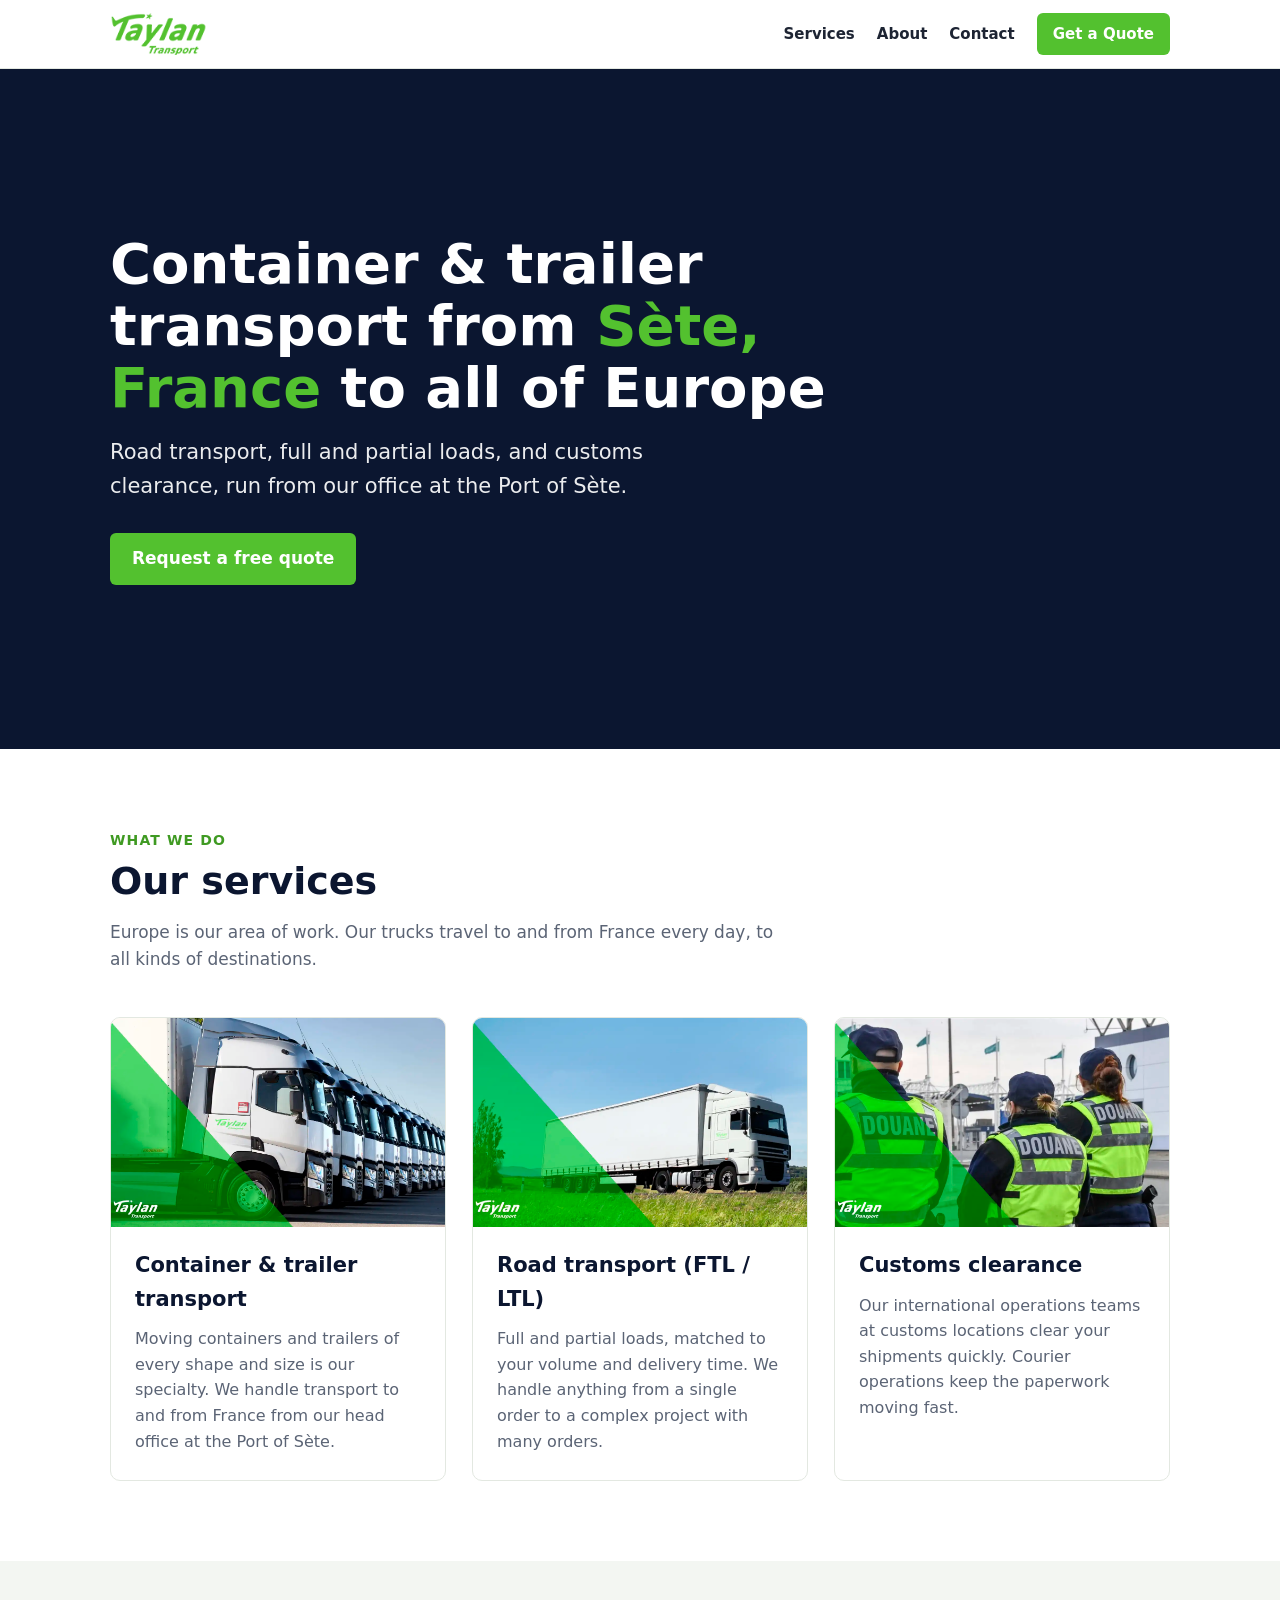
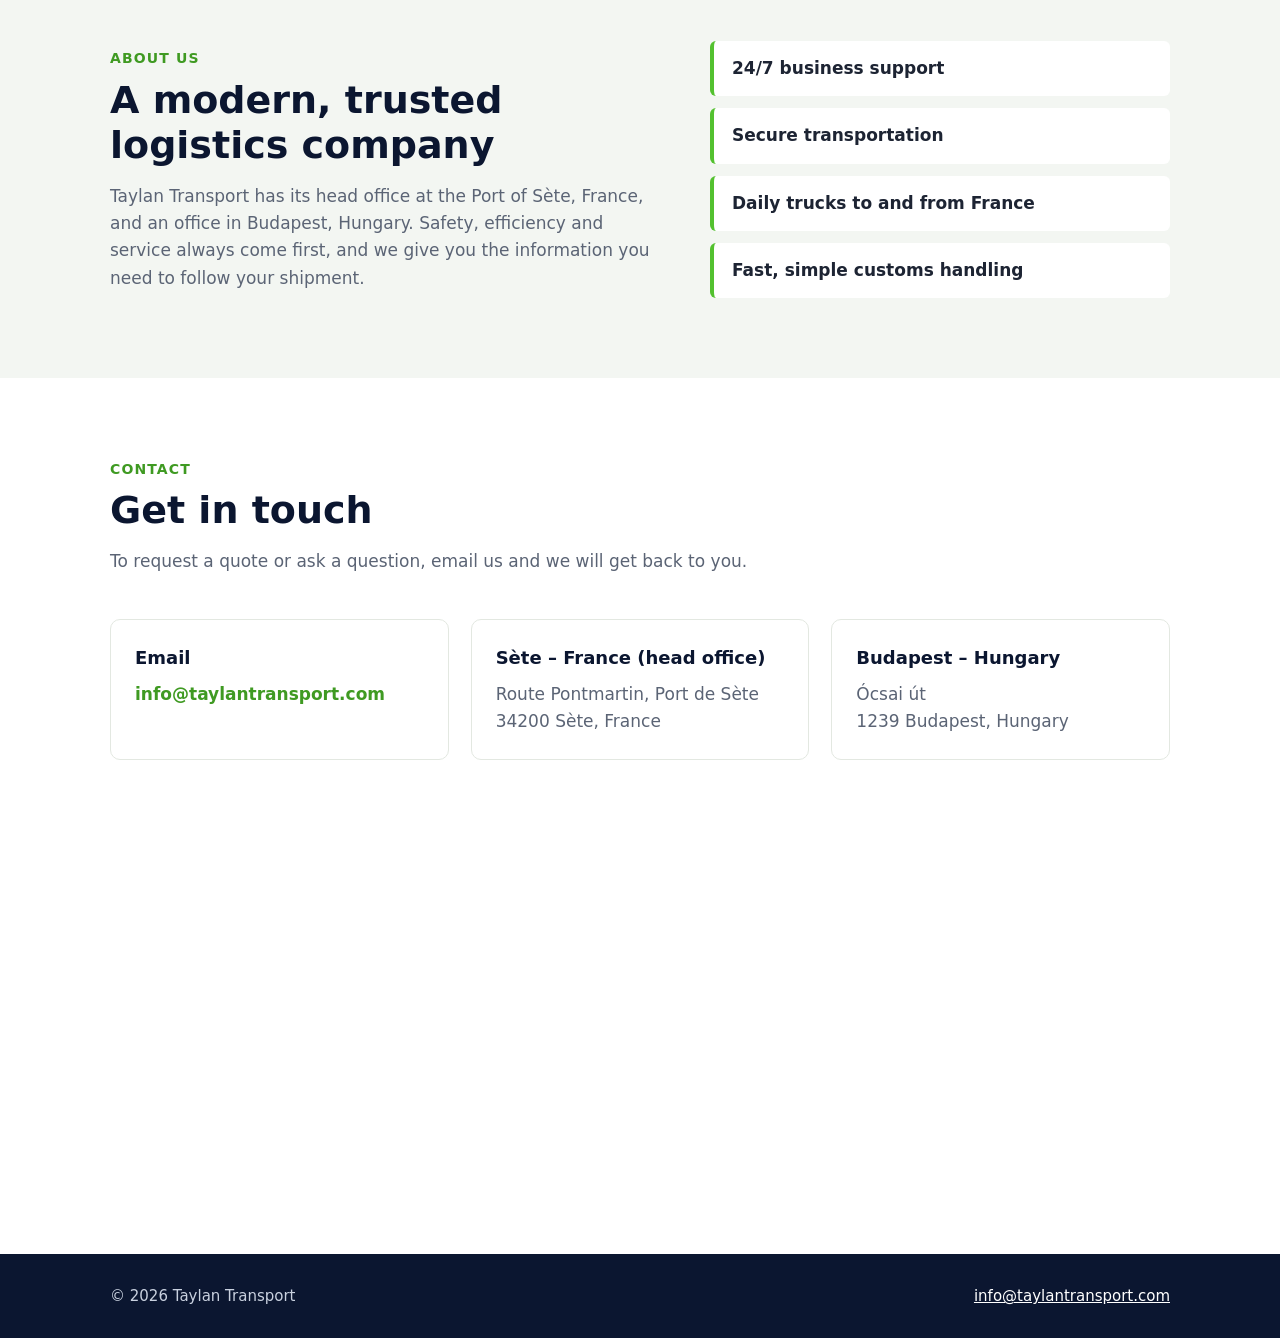
==== commit dce3618e: "Sade tek sayfa site: hizmetler, hakkimizda, iletisim; calismayan sablon parcalari kaldirildi Co-Auth" ====
--- a/index.html
+++ b/index.html
@@ -1,820 +1,170 @@
 <!doctype html>
-<html lang="EN">
-    <head>
-		<!-- Required meta tags -->
-		<meta charset="UTF-8">
-		<meta http-equiv="X-UA-Compatible" content="IE=edge">
-		<meta name="viewport" content="width=device-width, initial-scale=1, shrink-to-fit=no">
-		<meta name="title" content="Taylan Transport">
-		<meta name="description" content="Çekici hizmeti, Lojistik hizmeti, Sete.">
-		<meta name="keywords" content="sete,fransa,france,ispanya,spain,çekici,cekici,hizmeti, cekici hizmeti, çekici hizmeti, sete depo, lojistik, sete warehouse, warehouse, sete douane, sete customs, sete gumruk,gümrük,ftl,ltl,hungary,container,konteyner,dorse,trailer,towing, towing service" >
-		<meta name="robots" content="index,follow" >
+<html lang="en">
+<head>
+<meta charset="utf-8">
+<meta name="viewport" content="width=device-width, initial-scale=1">
+<title>Taylan Transport – Container &amp; Trailer Transport</title>
+<meta name="description" content="Taylan Transport: container and trailer transport from the Port of Sète, France to all of Europe. Road transport (FTL/LTL) and customs clearance.">
+<link rel="icon" type="image/png" href="assets/img/favicon.png">
+<style>
+:root{--green:#53c12f;--green-d:#3f9a22;--navy:#0b1630;--ink:#1d2433;--muted:#5b6475;--bg:#ffffff;--soft:#f3f6f2;--line:#e3e8e1}
+*{box-sizing:border-box;margin:0;padding:0}
+html{scroll-behavior:smooth}
+body{font-family:system-ui,-apple-system,"Segoe UI",Roboto,Arial,sans-serif;color:var(--ink);background:var(--bg);line-height:1.6;font-size:17px}
+a{color:inherit}
+.wrap{max-width:1100px;margin:0 auto;padding:0 20px}
+header{position:sticky;top:0;z-index:10;background:#fff;border-bottom:1px solid var(--line)}
+header .wrap{display:flex;align-items:center;justify-content:space-between;height:68px;gap:16px}
+header img{height:42px;display:block}
+nav{display:flex;gap:22px;align-items:center}
+nav a{text-decoration:none;font-weight:600;font-size:15px;color:var(--ink)}
+nav a:hover{color:var(--green-d)}
+.btn{display:inline-block;background:var(--green);color:#fff !important;text-decoration:none;font-weight:700;padding:12px 22px;border-radius:6px;transition:background .15s}
+.btn:hover{background:var(--green-d)}
+.btn.sm{padding:9px 16px;font-size:15px}
+.hero{position:relative;min-height:min(78vh,680px);display:flex;align-items:center;color:#fff;overflow:hidden;background:var(--navy)}
+.hero video{position:absolute;inset:0;width:100%;height:100%;object-fit:cover}
+.hero::after{content:"";position:absolute;inset:0;background:linear-gradient(90deg,rgba(11,22,48,.88),rgba(11,22,48,.45))}
+.hero .wrap{position:relative;z-index:1;width:100%;padding-top:60px;padding-bottom:60px}
+.hero h1{font-size:clamp(32px,5.5vw,56px);line-height:1.1;max-width:720px;margin-bottom:18px}
+.hero h1 span{color:var(--green)}
+.hero p{font-size:clamp(17px,2.2vw,21px);max-width:600px;opacity:.92;margin-bottom:30px}
+section{padding:80px 0}
+.kicker{color:var(--green-d);font-weight:700;text-transform:uppercase;letter-spacing:.08em;font-size:14px;margin-bottom:8px}
+h2{font-size:clamp(26px,3.6vw,38px);line-height:1.2;margin-bottom:14px;color:var(--navy)}
+.lead{color:var(--muted);max-width:680px;margin-bottom:44px}
+.cards{display:grid;grid-template-columns:repeat(auto-fit,minmax(280px,1fr));gap:26px}
+.card{background:#fff;border:1px solid var(--line);border-radius:10px;overflow:hidden;display:flex;flex-direction:column}
+.card img{width:100%;aspect-ratio:16/10;object-fit:cover;display:block}
+.card div{padding:22px 24px 26px}
+.card h3{font-size:21px;color:var(--navy);margin-bottom:10px}
+.card p{color:var(--muted);font-size:16px}
+.about{background:var(--soft)}
+.about .wrap{display:grid;grid-template-columns:1.2fr 1fr;gap:48px;align-items:center}
+.about ul{list-style:none;display:grid;gap:12px}
+.about li{background:#fff;border-left:4px solid var(--green);padding:14px 18px;border-radius:6px;font-weight:600}
+.contact .grid{display:grid;grid-template-columns:repeat(auto-fit,minmax(260px,1fr));gap:22px;margin-bottom:34px}
+.box{border:1px solid var(--line);border-radius:10px;padding:24px}
+.box h3{font-size:18px;color:var(--navy);margin-bottom:8px}
+.box p{color:var(--muted)}
+.box a{color:var(--green-d);font-weight:700;text-decoration:none;word-break:break-word}
+.map{width:100%;height:380px;border:0;border-radius:10px;display:block}
+footer{background:var(--navy);color:#c9d1df;padding:30px 0;font-size:15px}
+footer .wrap{display:flex;justify-content:space-between;gap:16px;flex-wrap:wrap}
+footer a{color:#fff}
+@media (max-width:760px){
+  nav a:not(.btn){display:none}
+  .about .wrap{grid-template-columns:1fr;gap:28px}
+  section{padding:56px 0}
+  .hero{min-height:min(70vh,560px)}
+}
+@media (prefers-reduced-motion:reduce){.hero video{display:none}}
+</style>
+</head>
+<body>
 
-		<!-- Bootstrap Min CSS --> 
-		<link rel="stylesheet" href="assets/css/bootstrap.min.css">
-		<!-- Owl Theme Default Min CSS --> 
-		<link rel="stylesheet" href="assets/css/owl.theme.default.min.css">
-		<!-- Owl Carousel Min CSS --> 
-		<link rel="stylesheet" href="assets/css/owl.carousel.min.css">
-		<!-- Animate Min CSS --> 
-		<link rel="stylesheet" href="assets/css/animate.min.css">
-		<!-- Boxicons Min CSS --> 
-		<link rel="stylesheet" href="assets/css/boxicons.min.css"> 
-		<!-- Magnific Popup Min CSS --> 
-		<link rel="stylesheet" href="assets/css/magnific-popup.min.css"> 
-		<!-- Flaticon CSS --> 
-		<link rel="stylesheet" href="assets/css/flaticon.css">
-		<!-- Meanmenu Min CSS -->
-		<link rel="stylesheet" href="assets/css/meanmenu.min.css">
-		<!-- Nice Select Min CSS -->
-		<link rel="stylesheet" href="assets/css/nice-select.min.css">
-		<!-- Odometer Min CSS-->
-		<link rel="stylesheet" href="assets/css/odometer.min.css">
-		<!-- Style CSS -->
-		<link rel="stylesheet" href="assets/css/style.css">
-		<!-- Responsive CSS -->
-		<link rel="stylesheet" href="assets/css/responsive.css">
-		
-		<!-- Favicon -->
-		<link rel="icon" type="image/png" href="assets/img/favicon.png">
-		<!-- Title -->
-		<title>Taylan Transport - Logistics Company </title>
-    </head>
+<header>
+  <div class="wrap">
+    <a href="#top" aria-label="Taylan Transport"><img src="assets/img/logo.png" alt="Taylan Transport"></a>
+    <nav>
+      <a href="#services">Services</a>
+      <a href="#about">About</a>
+      <a href="#contact">Contact</a>
+      <a class="btn sm" href="mailto:info@taylantransport.com?subject=Quote%20request">Get a Quote</a>
+    </nav>
+  </div>
+</header>
 
-    <body>
-		<!-- Start Preloader Area -->
-		<div class="preloader">
-			<div class="lds-ripple">
-				<div></div>
-				<div></div>
-			</div>
-		</div>
-		<!-- End Preloader Area -->
-		
-		<!-- Start Header Area -->
-		<header class="header-area">
-			<!-- Start Top Header -->
-			<div class="top-header top-header-two">
-				<div class="container">
-					<div class="row align-items-center">
-						<div class="col-lg-8 col-md-10">
-							<ul class="header-left-content">
-								<li>
-									<i class="bx bx-home"></i>
-									Budapest, Ócsai út, 1239 Hungary
-								</li>
-								<!--
-									<li>
-									<i class="bx bx-phone-call"></i>
-									<a href="tel:+1-(123)-456-7890">+1 (123) 456 7890</a>
-								</li> 
-							     -->
-								<li>
-									<i class="bx bx-envelope"></i>
-									<a href="mailto:info@taylantransport.com">info@taylantransport.com</a>
-								</li>
-							</ul>
-						</div>
+<main id="top">
+  <section class="hero">
+    <video autoplay muted loop playsinline preload="metadata" aria-hidden="true">
+      <source src="assets/img/banner/banner-video.mp4" type="video/mp4">
+    </video>
+    <div class="wrap">
+      <h1>Container &amp; trailer transport from <span>Sète, France</span> to all of Europe</h1>
+      <p>Road transport, full and partial loads, and customs clearance, run from our office at the Port of Sète.</p>
+      <a class="btn" href="mailto:info@taylantransport.com?subject=Quote%20request">Request a free quote</a>
+    </div>
+  </section>
 
-						<div class="col-lg-4 col-md-2">
-							<div class="header-right-content">
-								<ul class="flag-area">
-									<li class="flag-item-top">
-										<a href="#" class="flag-bar">
-											<img src="assets/img/flag/en.png" alt="Image">
-											<span>EN</span>
-										</a>
+  <section id="services">
+    <div class="wrap">
+      <p class="kicker">What we do</p>
+      <h2>Our services</h2>
+      <p class="lead">Europe is our area of work. Our trucks travel to and from France every day, to all kinds of destinations.</p>
+      <div class="cards">
+        <article class="card">
+          <img src="assets/img/services/tt-1.webp" alt="Container trailer on the road" loading="lazy">
+          <div>
+            <h3>Container &amp; trailer transport</h3>
+            <p>Moving containers and trailers of every shape and size is our specialty. We handle transport to and from France from our head office at the Port of Sète.</p>
+          </div>
+        </article>
+        <article class="card">
+          <img src="assets/img/services/tt-2.webp" alt="Truck for road freight" loading="lazy">
+          <div>
+            <h3>Road transport (FTL / LTL)</h3>
+            <p>Full and partial loads, matched to your volume and delivery time. We handle anything from a single order to a complex project with many orders.</p>
+          </div>
+        </article>
+        <article class="card">
+          <img src="assets/img/services/TT-3.webp" alt="Customs clearance" loading="lazy">
+          <div>
+            <h3>Customs clearance</h3>
+            <p>Our international operations teams at customs locations clear your shipments quickly. Courier operations keep the paperwork moving fast.</p>
+          </div>
+        </article>
+      </div>
+    </div>
+  </section>
 
-										<ul class="flag-item-bottom">
-											<li class="flag-item">
-												<a href="#" class="flag-link">
-													<img src="assets/img/flag/turkiye.png" alt="Image">
-													TR 
-												</a>
-											</li>
-											<li class="flag-item">
-												<a href="#" class="flag-link">
-													<img src="assets/img/flag/fr.png" alt="Image">
-													FR
-												</a>
-											</li>
-										</ul>
-									</li>
-								</ul>
-							</div>
-						</div>
-					</div>
-				</div>
-			</div>
-			<!-- Start Top Header -->
-			
-			<!-- Start Navbar Area -->
-			<div class="navbar-area navbar-area-style-two">
-				<div class="mobile-nav">
-					<div class="container">
-						<div class="mobile-menu">
-							<div class="logo">
-								<a href="index.html">
-									<img src="assets/img/logo.png" alt="logo">
-								</a>
-							</div>
-						</div>
-					</div>
-				</div>
-	
-				<div class="desktop-nav">
-					<div class="container">
-						<nav class="navbar navbar-expand-md navbar-light">
-							<a class="navbar-brand" href="index.html">
-								<img src="assets/img/logo.png" alt="logo">
-							</a>
-	
-							<div class="collapse navbar-collapse mean-menu">
-								<ul class="navbar-nav m-auto">
-									<li class="nav-item">
-										<a href="index.html" class="nav-link">Home</a>
-									</li>
-			
-									<li class="nav-item">
-										<a href="#services" class="nav-link">Services</a>
-									</li>
+  <section id="about" class="about">
+    <div class="wrap">
+      <div>
+        <p class="kicker">About us</p>
+        <h2>A modern, trusted logistics company</h2>
+        <p class="lead" style="margin-bottom:0">Taylan Transport has its head office at the Port of Sète, France, and an office in Budapest, Hungary. Safety, efficiency and service always come first, and we give you the information you need to follow your shipment.</p>
+      </div>
+      <ul>
+        <li>24/7 business support</li>
+        <li>Secure transportation</li>
+        <li>Daily trucks to and from France</li>
+        <li>Fast, simple customs handling</li>
+      </ul>
+    </div>
+  </section>
 
-									
-			
-								
-									<li class="nav-item">
-										<a href="#contact-us" class="nav-link">Contact Us</a>
-									</li>
-								</ul>
-								
-								<div class="others-option">
-									<div class="get-quote">
-										<a href="get-a-quote.html" class="default-btn">
-											<span>Get A Quote</span>
-										</a>
-									</div>
-								</div>
-							</div>
-						</nav>
-					</div>
-				</div>
-	
-				<div class="others-option-for-responsive">
-					<div class="container">
-						<div class="dot-menu">
-							<div class="inner">
-								<div class="circle circle-one"></div>
-								<div class="circle circle-two"></div>
-								<div class="circle circle-three"></div>
-							</div>
-						</div>
-						
-						<div class="container">
-							<div class="option-inner">
-								<div class="others-option justify-content-center d-flex align-items-center">
-									<div class="get-quote">
-										<a href="#contact-us" class="default-btn">
-											<span>Get A Quote</span>
-										</a>
-									</div>
-								</div>
-							</div>
-						</div>
-					</div>
-				</div>
-			</div>
-			<!-- End Navbar Area -->
-		</header>
-		<!-- End Header Area -->
+  <section id="contact" class="contact">
+    <div class="wrap">
+      <p class="kicker">Contact</p>
+      <h2>Get in touch</h2>
+      <p class="lead">To request a quote or ask a question, email us and we will get back to you.</p>
+      <div class="grid">
+        <div class="box">
+          <h3>Email</h3>
+          <p><a href="mailto:info@taylantransport.com">info@taylantransport.com</a></p>
+        </div>
+        <div class="box">
+          <h3>Sète – France (head office)</h3>
+          <p>Route Pontmartin, Port de Sète<br>34200 Sète, France</p>
+        </div>
+        <div class="box">
+          <h3>Budapest – Hungary</h3>
+          <p>Ócsai út<br>1239 Budapest, Hungary</p>
+        </div>
+      </div>
+      <iframe class="map" title="Taylan Transport, Port of Sète" loading="lazy" referrerpolicy="no-referrer-when-downgrade"
+        src="https://www.google.com/maps/embed?pb=!1m18!1m12!1m3!1d2898.197431170478!2d3.7196016158348404!3d43.414701579130245!2m3!1f0!2f0!3f0!3m2!1i1024!2i768!4f13.1!3m3!1m2!1s0x12b135a854df91ed%3A0x9309cc3c7d1a1651!2sTaylan%20Transport!5e0!3m2!1sen!2sfr!4v1666638177548!5m2!1sen!2sfr"></iframe>
+    </div>
+  </section>
+</main>
 
-		<!-- Start Banner Area -->
-		<section class="banner-area banner-area-two">
-			<video loop muted autoplay poster="#" class="background-video">
-				<source src="assets/img/banner/banner-video.mp4" type="video/mp4">
-			</video>
+<footer>
+  <div class="wrap">
+    <span>© 2026 Taylan Transport</span>
+    <a href="mailto:info@taylantransport.com">info@taylantransport.com</a>
+  </div>
+</footer>
 
-			<div class="d-table">
-				<div class="d-table-cell">
-					<div class="container">
-						<div class="banner-content">
-							<span class="top-title wow fadeInDown" data-wow-delay="1s">Welcome to Taylantransport.com</span>
-							<h1 class="wow fadeInDown" data-wow-delay="1s">Trailer & Container transportation from Sete/FR to everywhere.</h1> 
-								
-							<p class="wow fadeInLeft" data-wow-delay="1s">Join the millions getting bargain deals on transportation. </p>
-
-							<div class="banner-btn wow fadeInUp" data-wow-delay="1s">
-								<a href="#contact-us" class="default-btn">
-									<span>Get A Free Quote</span>
-								</a>
-							</div>
-						</div>
-					</div>
-				</div>
-			</div>
-		</section>
-		<!-- End Banner Area -->
-
-				<!-- Start Services Area -->
-				<a name="services"> </a>
-				<section class="services-area services-area-two bg-color pt-100 pb-70">
-					<div class="container">
-						<div class="section-title">
-							<span>Our Services</span> 
-							<h2>We Are Trusted For Our Services</h2>
-							<p>info@taylantransport.com</p>
-						</div>
-		
-						<div class="row">
-							<div class="col-lg-4 col-sm-6">
-								<div class="single-services-box">
-									<a href="#" class="services-img">
-										<img src="assets/img/services/tt-1.webp" alt="Image">
-									</a>
-		
-									<div class="services-content">
-										<h3>
-											<a href="#">Towing Service</a>
-										</h3>
-										<p>Europe is our area of work. Sete/France is an important part of this. 
-											Taylan Transport provides container/trailer transport from Sete/FR to everywhere. 
-											Every day our trucks are on their way to and from France. All kinds of destinations are affected.
-											
-											The head office of Taylan Transport is located in Port of Sete France. Container/trailer transport to and from France is all arranged for you from there. 
-											 Transporting containers/trailers in all shapes and sizes is our specialty. Safety, efficiency and service are always paramount. </p>
-		
-					
-									</div>
-								</div>
-							</div>
-		
-							<div class="col-lg-4 col-sm-6">
-								<div class="single-services-box">
-									<a href="services-details.html" class="services-img">
-										<img src="assets/img/services/tt-2.webp" alt="Image">
-									</a>
-		
-									<div class="services-content">
-										<h3>
-											<a href="#">Road Transport (FTL/LTL)</a>
-										</h3>
-										<p>To address customer requirements and time expectations, Taylan Transport’s land transportation solutions offer Complete and Partial service options based on product volume. 
-											Needs may be the delivery of one order or more - a complex project with multiple orders. Taylan Transport assesses customers’ requirements to develop flexible solutions and 
-											provide loading spaces to ensure optimal transportation time.</p>
-		
-									</div>
-								</div>
-							</div>
-		
-							<div class="col-lg-4 col-sm-6 offset-sm-3 offset-lg-0">
-								<div class="single-services-box">
-									<a href="#" class="services-img">
-										<img src="assets/img/services/TT-3.webp" alt="Image">
-									</a>
-		
-									<div class="services-content">
-										<h3>
-											<a href="#">Customs Clearence</a>
-										</h3>
-										<p>Taylan Transport completes customs processes in the shortest period of time without any complications with its own international operations teams positioned at various customs locations 
-											and with courier operations which perform document flow in the fastest manner.</p>
-		
-										
-									</div>
-								</div>
-							</div>
-						</div>
-					</div>
-				</section>
-				<!-- End Services Area -->
-
-		<!-- Start Partner Area--> 
-		<div class="partner-area bg-color ptb-70">
-			<div class="container">
-				<div class="row">
-					<div class="partner-slider owl-carousel owl-theme">
-						<div class="partner-item">
-							<a href="#">
-								<img src="assets/img/partner/partner-1.webp" alt="Image">
-							</a>
-						</div>
-						<div class="partner-item">
-							<a href="#">
-								<img src="assets/img/partner/partner-2.webp" alt="Image">
-							</a>
-						</div>
-						<div class="partner-item">
-							<a href="#">
-								<img src="assets/img/partner/partner-3.webp" alt="Image">
-							</a>
-						</div>
-						<div class="partner-item">
-							<a href="#">
-								<img src="assets/img/partner/partner-4.webp" alt="Image">
-							</a>
-						</div>
-						<div class="partner-item">
-							<a href="#">
-								<img src="assets/img/partner/partner-5.webp" alt="Image">
-							</a>
-						</div>
-						
-					</div>
-				</div>
-			</div>
-		</div>
-	
-		<!-- End Partner Area -->
-
-		<!-- Start About Us Area 
-		<a name="about-us"></a>
-		<section class="about-us-area pt-100 pb-70">
-			<div class="container">
-				<div class="row align-items-center">
-					<div class="col-lg-6">
-						<div class="about-img about-img-two">
-							<img src="assets/img/banner.png" alt="Image">
-
-							<div class="experience">
-								<div class="">
-									<h2>Experienced team</h2>
-								</div>
-							</div>
-						</div>
-					</div>
-
-					<div class="col-lg-6">
-						<div class="about-content">
-							<span class="top-title">About Us</span>
-							<h2>Modern And Trusted Logistics Company</h2>
-							<p>We do our best to provide the best service for you. In order to facilitate the tracking of vehicles, special information is given to you.
-
-								With Trucking service, you can reduce your costs and increase your profits.</p>
-							
-							<ul>
-								<li>
-									<i class="bx bx-check"></i>
-									24/7 Business Support
-								</li>
-								<li>
-									<i class="bx bx-check"></i>
-									Secure Transportation
-								</li>
-								<li>
-									<i class="bx bx-check"></i>
-									World Wide Most Effective Business
-								</li>
-								<li>
-									<i class="bx bx-check"></i>
-									Easy And Quick Problem Analysis
-								</li>
-							</ul>
-
-							
-						</div>
-					</div>
-				</div>
-			</div>
-		</section>-->
-
-		<!-- Start Track Area 
-
-<a name="get"></a>
-<section class="track-area ptb-100 jarallax" data-jarallax='{"speed": 0.3}'>
-    <div class="container">
-        <div class="row">
-            <div class="col-lg-12">
-                <div class="tab quote-list-tab">
-                    <ul class="tabs" style="
-                        margin-top: 70px;" >
-                        <li>
-                            <a href="#">
-                                <i class="flaticon-location"></i>
-                                Container & Trailer Transportation
-                            </a>
-                        </li>
-                        <li>
-                            <a href="#">
-                                Package (Goods) Transportation
-                                <i class="flaticon-truck"></i>
-                            </a>
-                        </li>
-                    </ul>
-
-                    <div class="tab_content">
-                        <div class="tabs_item">
-                            <form>
-                                <div class="row">
-                                    <div class="col-12">
-                                        <h3>Personal Data</h3>
-                                    </div>
-
-                                    <div class="col-lg-4 col-sm-6">
-                                        <div class="form-group">
-                                            <input type="text" class="form-control" placeholder="Your Name">
-                                        </div>
-                                    </div>
-
-                                    <div class="col-lg-4 col-sm-6">
-                                        <div class="form-group">
-                                            <input type="email" class="form-control" placeholder="Your Email">
-                                        </div>
-                                    </div>
-
-                                    <div class="col-lg-4">
-                                        <div class="form-group">
-                                            <input type="text" class="form-control" placeholder="Your Phone">
-                                        </div>
-                                    </div>
-                                </div>
-
-                                <div class="row">
-                                    <div class="col-12">
-                                        <h3>Shipment Data</h3>
-                                    </div>
-
-                        
-
-                                    <div class="col-lg-4 col-sm-6">
-                                        <div class="form-group">
-                                            <input type="text" class="form-control" placeholder="City of Departure">
-                                        </div>
-                                    </div>
-
-                                    <div class="col-lg-4">
-                                        <div class="form-group">
-                                            <input type="text" class="form-control" placeholder="to Which City">
-                                        </div>
-                                    </div>
-                                </div>
-
-                                <div class="row">
-                                    
-
-                                    <div class="col-lg-2 col-sm-6">
-                                        <div class="form-group">
-                                            <input type="text" class="form-control" placeholder="Customs place">
-                                        </div>
-                                    </div>
-
-                                </div>
-
-                                <div class="row">
-                                    <div class="col-lg-3 col-sm-6 col-md-3">
-                                        <label class="single-check">
-                                            Container
-                                            <input type="radio" checked="checked" name="radio">
-                                            <span class="checkmark"></span>
-                                        </label>
-                                    </div>
-
-                                    <div class="col-lg-3 col-sm-6 col-md-3">
-                                        <label class="single-check">
-                                            Trailer
-                                            <input type="radio" name="radio">
-                                            <span class="checkmark"></span>
-                                        </label>
-                                    </div>
-
-                                    <div class="col-12">
-                                        <button type="submit" class="default-btn">
-                                            Request A Quote
-                                        </button>
-                                    </div>
-                                </div>
-                            </form>
-                        </div>
-							<div class="tabs_item">
-								<form>
-									<div class="row">
-										<div class="col-12">
-											<h3>Personal Data</h3>
-										</div>
-	
-										<div class="col-lg-4 col-sm-6">
-											<div class="form-group">
-												<input type="text" class="form-control" placeholder="Your Name">
-											</div>
-										</div>
-	
-										<div class="col-lg-4 col-sm-6">
-											<div class="form-group">
-												<input type="email" class="form-control" placeholder="Your Email">
-											</div>
-										</div>
-	
-										<div class="col-lg-4">
-											<div class="form-group">
-												<input type="text" class="form-control" placeholder="Your Phone">
-											</div>
-										</div>
-									</div>
-	
-									<div class="row">
-										<div class="col-12">
-											<h3>Shipment Data</h3>
-										</div>
-	
-										
-	
-										<div class="col-lg-4 col-sm-6">
-											<div class="form-group">
-												<input type="text" class="form-control" placeholder="City of Departure">
-											</div>
-										</div>
-	
-										<div class="col-lg-4">
-											<div class="form-group">
-												<input type="text" class="form-control" placeholder="To Which City">
-											</div>
-										</div>
-									</div>
-	
-									<div class="row">
-									
-	
-										<div class="col-lg-2 col-sm-6">
-											<div class="form-group">
-												<input type="text" class="form-control" placeholder="Width">
-											</div>
-										</div>
-	
-										<div class="col-lg-2 col-sm-6">
-											<div class="form-group">
-												<input type="text" class="form-control" placeholder="Weight">
-											</div>
-										</div>
-	
-										<div class="col-lg-2 col-sm-6">
-											<div class="form-group">
-												<input type="text" class="form-control" placeholder="Length">
-											</div>
-										</div>
-	
-										<div class="col-lg-2">
-											<div class="form-group">
-												<input type="text" class="form-control" placeholder="Height">
-											</div>
-										</div>
-									</div>
-	
-									<div class="row">
-										<div class="col-lg-3 col-sm-6 col-md-3">
-											<label class="single-check">
-												Road Freight
-												<input type="radio" checked="checked" name="radio">
-												<span class="checkmark"></span>
-											</label>
-										</div>
-	
-										<div class="col-lg-3 col-sm-6 col-md-3">
-											<label class="single-check">
-												Express Delivery
-												<input type="radio" name="radio">
-												<span class="checkmark"></span>
-											</label>
-										</div>
-	
-									
-	
-										<div class="col-lg-3 col-sm-6 col-md-3">
-											<label class="single-check">
-												Air Freight
-												<input type="radio" name="radio">
-												<span class="checkmark"></span>
-											</label>
-										</div>
-	
-										<div class="col-12">
-											<button type="submit" class="default-btn">
-												Request A Quote
-											</button>
-										</div>
-									</div>
-								</form>
-							</div>
-                    </div>
-                </div>
-            </div>
-        </div>
-    </div>
-</section>
--->
-<!-- End Track Area -->
-
-
-<!-- Start Contact Info Area -->
-	
-
-<section class="contact-info-area bg-color pt-100 pb-70">
-	<div class="container">
-
-		
-		<div class="row">
-			<div class="col-lg-3 col-sm-6">
-				<div class="single-contact-info">
-					<i class="bx bx-envelope"></i>
-					<h3>Email Us:</h3>
-					<a href="mailto:info@taylantransport.com">info@taylantransport.com</a>
-				</div>
-			</div>
-<!-- start call us 
-			<div class="col-lg-3 col-sm-6">
-				<div class="single-contact-info">
-					<i class="bx bx-phone-call"></i>
-					<h3>Call Us:</h3>
-					<a href="tel:+1-(123)-456-7890">Tel. +1 (123) 456 7890</a>
-					<a href="tel:+1-(514)-312-6678">Tel. +1 (514) 312-6678</a>
-				</div>
-			</div>
-			 -->
-
-			<div class="col-lg-3 col-sm-6">
-				<div class="single-contact-info">
-					<i class="bx bx-location-plus"></i>
-					<h3>Budapest - Hungary</h3>
-					<a href="#">Budapest, Ócsai út, 1239 Hungary</a>
-				</div>
-			</div>
-			<div class="col-lg-3 col-sm-6">
-				<div class="single-contact-info">
-					<i class="bx bx-location-plus"></i>
-					<h3>Séte - France</h3>
-					<a href="#">Route Pontmartin,Port de Séte, 34200 Séte/France</a>
-				</div>
-			</div>
-			
-		</div>
-	</div>
-</section>
-<!-- End Contact Info Area -->
-
-<!-- Start Contact Area -->
-<form id="contactForm">
-<a name="contact-us"></a>
-<section class="main-contact-area ptb-100">
-	<div class="container">
-		<div class="section-title">
-			<h2>Drop Us A Message For Any Query</h2>
-		</div>
-
-		<form id="contactForm">
-			<div class="row">
-				<div class="col-lg-6 col-sm-6">
-					<div class="form-group">
-						<input type="text" name="name" id="name" class="form-control" required data-error="Please enter your name" placeholder="Your Name">
-						<div class="help-block with-errors"></div>
-					</div>
-				</div>
-
-				<div class="col-lg-6 col-sm-6">
-					<div class="form-group">
-						<input type="email" name="email" id="email" class="form-control" required data-error="Please enter your email" placeholder="Your Email">
-						<div class="help-block with-errors"></div>
-					</div>
-				</div>
-
-				<div class="col-lg-6 col-sm-6">
-					<div class="form-group">
-						<input type="text" name="phone_number" id="phone_number" required data-error="Please enter your number" class="form-control" placeholder="Your Phone">
-						<div class="help-block with-errors"></div>
-					</div>
-				</div>
-
-				<div class="col-lg-6 col-sm-6">
-					<div class="form-group">
-						<input type="text" name="msg_subject" id="msg_subject" class="form-control" required data-error="Please enter your subject" placeholder="Your Subject">
-						<div class="help-block with-errors"></div>
-					</div>
-				</div>
-
-				<div class="col-lg-12 col-md-12">
-					<div class="form-group">
-						<textarea name="message" class="form-control" id="message" cols="30" rows="10" required data-error="Write your message" placeholder="Your Message"></textarea>
-						<div class="help-block with-errors"></div>
-					</div>
-				</div>
-
-				
-
-				<div class="col-12">
-					<button type="submit" class="default-btn btn-two">
-						<span class="label">Send Message</span>
-						<i class='bx bx-plus'></i>
-					</button>
-					<div id="msgSubmit" class="h3 text-center hidden"></div>
-						<div class="clearfix"></div>
-				</div>
-			</div>
-		</form>
-	</div>
-</section>
-</form>
-<!-- End Contact Area -->
-
-<!-- Start Map Area -->
-
-
-<div class="map-area">
-	<iframe title="map" src="https://www.google.com/maps/embed?pb=!1m18!1m12!1m3!1d2898.197431170478!2d3.7196016158348404!3d43.414701579130245!2m3!1f0!2f0!3f0!3m2!1i1024!2i768!4f13.1!3m3!1m2!1s0x12b135a854df91ed%3A0x9309cc3c7d1a1651!2sTaylan%20Transport!5e0!3m2!1sfr!2sfr!4v1666638177548!5m2!1sfr!2sfr"></iframe>
-</div>
-
-<!-- End Map Area -->
-
-
-		
-
-		<!-- Start Footer Area 
-		<footer class="footer-area pt-100 pb-700">
-			<div class="container">
-				<div class="row">
-					<div class="col-lg-3 col-md-6">
-						<div class="single-footer-widget">
-							<a href="index.html" class="logo">
-								<img src="assets/img/logo.png" alt="Image">
-							</a>
-
-							<p>We do our best to provide the best service for you. In order to facilitate the tracking of vehicles, special information is given to you. With Trucking service, you can reduce your costs and increase your profits.</p>
-
-							<ul class="social-icon">
-								<li>
-									<a href="#">
-										<i class="bx bxl-facebook"></i>
-									</a>
-								</li>
-								<li>
-									<a href="#">
-										<i class="bx bxl-instagram"></i>
-									</a>
-								</li>
-								<li>
-									<a href="#">
-										<i class="bx bxl-linkedin-square"></i>
-									</a>
-								</li>
-								<li>
-									<a href="#">
-										<i class="bx bxl-twitter"></i>
-									</a>
-								</li>
-							</ul>
-							Area -->
-						</div>
-					</div>
-
-					
-
-					
-		<!-- End Footer Area -->
-
-		<!-- Start Copy Right Area -->
-		<div class="copy-right-area">
-			<div class="container">
-				<p>
-					Copyright <i class="bx bx-copyright"></i>2023 Taylan Transport
-				</p>
-			</div>
-		</div>
-		<!-- End Copy Right Area -->
-		
-		<!-- Start Go Top Area -->
-		<div class="go-top">
-			<i class="bx bx-chevrons-up"></i>
-			<i class="bx bx-chevrons-up"></i>
-		</div>
-		<!-- End Go Top Area -->
-		
-
-        <!-- Jquery Min JS -->
-        <script src="assets/js/jquery.min.js"></script>
-        <!-- Bootstrap Bundle Min JS -->
-        <script src="assets/js/bootstrap.bundle.min.js"></script>
-        <!-- Meanmenu Min JS -->
-		<script src="assets/js/meanmenu.min.js"></script>
-        <!-- Wow Min JS -->
-        <script src="assets/js/wow.min.js"></script>
-        <!-- Owl Carousel Min JS -->
-		<script src="assets/js/owl.carousel.min.js"></script>
-        <!-- Nice Select Min JS -->
-		<script src="assets/js/nice-select.min.js"></script>
-        <!-- Magnific Popup Min JS -->
-		<script src="assets/js/magnific-popup.min.js"></script>
-		<!-- Jarallax Min JS --> 
-		<script src="assets/js/jarallax.min.js"></script>
-		<!-- Appear Min JS --> 
-        <script src="assets/js/appear.min.js"></script>
-		<!-- Odometer Min JS --> 
-		<script src="assets/js/odometer.min.js"></script>
-		<!-- Smoothscroll Min JS --> 
-		<script src="assets/js/smoothscroll.min.js"></script>
-		<!-- Form Validator Min JS -->
-		<script src="assets/js/form-validator.min.js"></script>
-		<!-- Contact JS -->
-		<script src="assets/js/contact-form-script.js"></script>
-		<!-- DORM JS -->
-		<script src="assets/js/get-form-script.js"></script>
-		<!-- Ajaxchimp Min JS -->
-		<script src="assets/js/ajaxchimp.min.js"></script>
-        <!-- Custom JS -->
-		<script src="assets/js/custom.js"></script>
-    </body>
-</html>+</body>
+</html>
